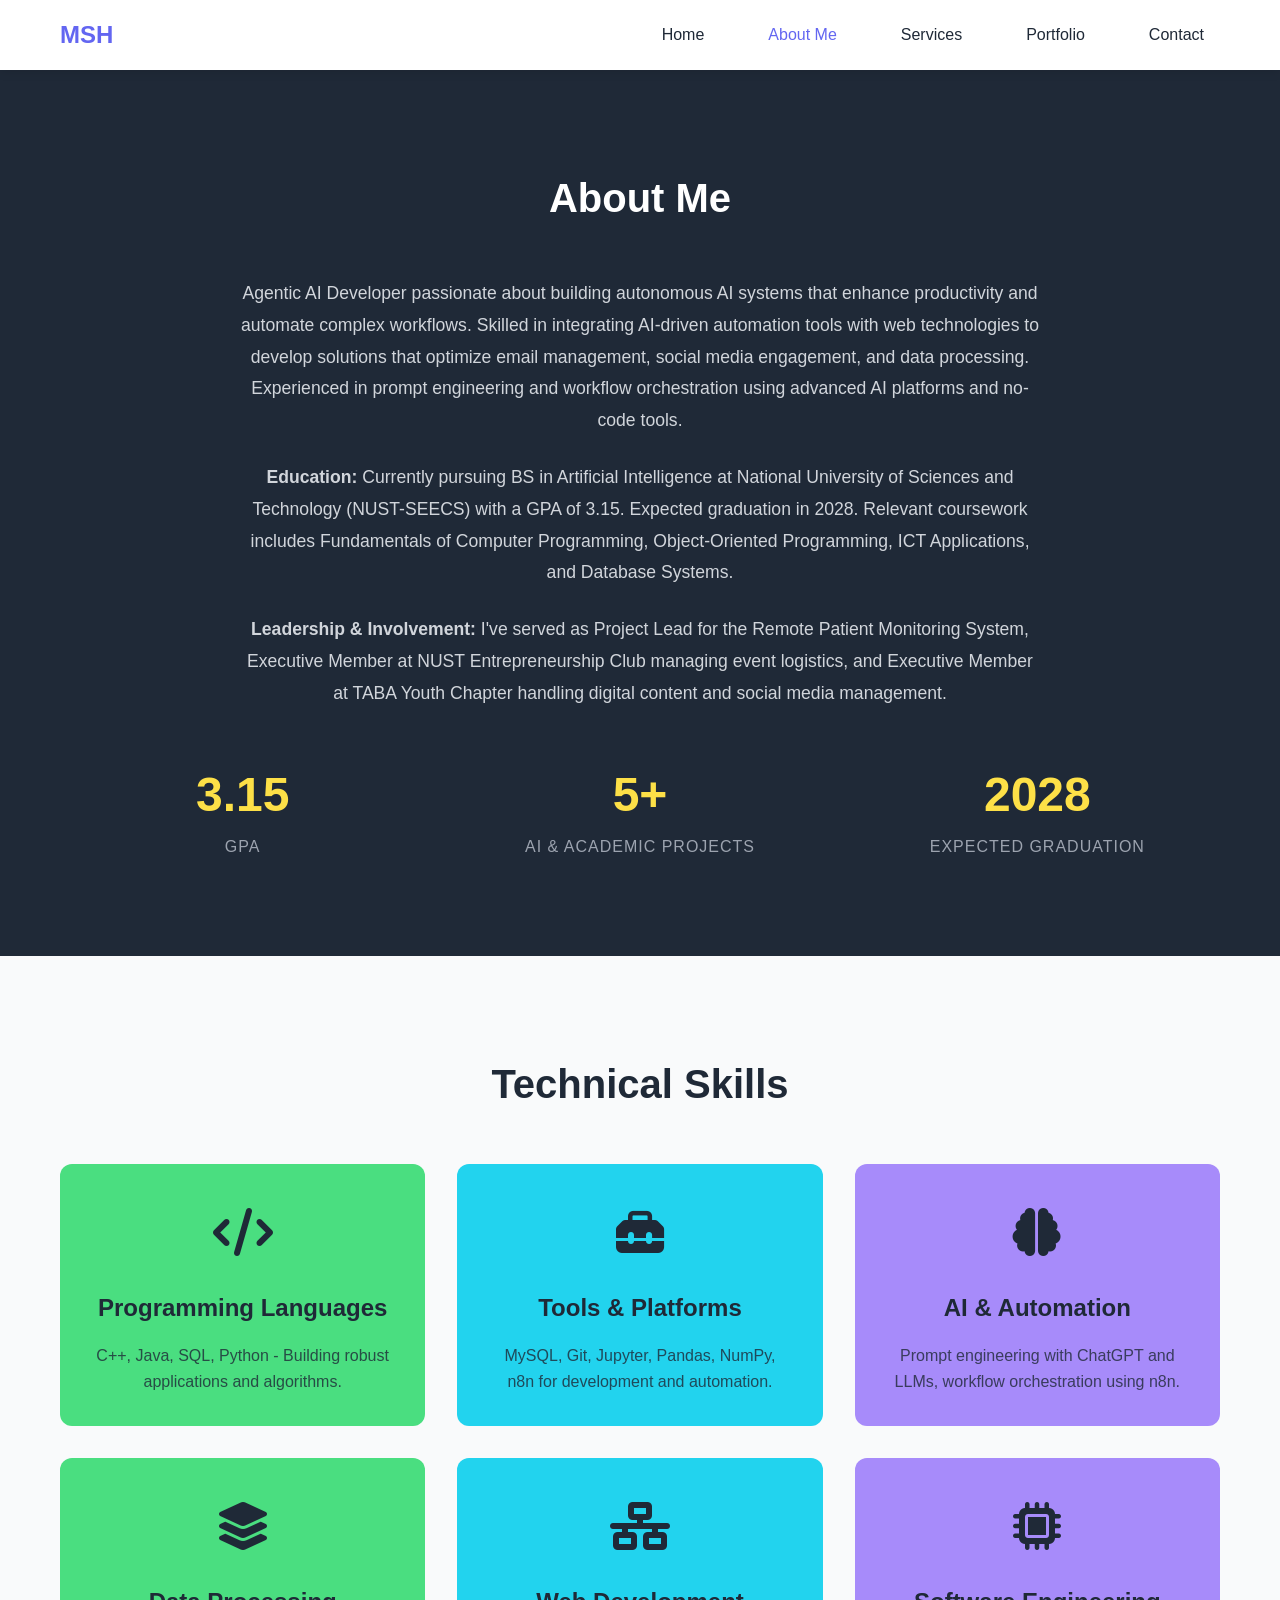
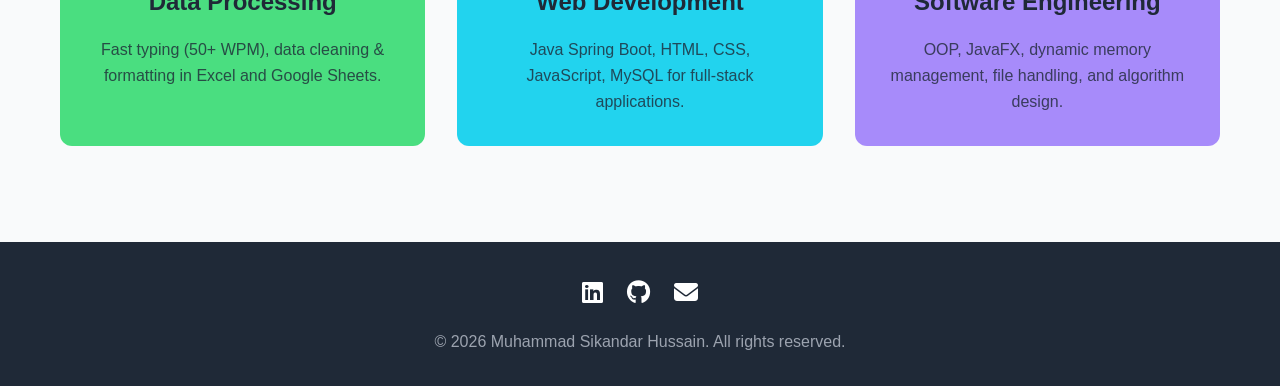
==== about.html @ 5a61de2c "Initialize portfolio website with Lab 3 content" ====
<!DOCTYPE html>
<html lang="en">
<head>
    <meta charset="UTF-8">
    <meta name="viewport" content="width=device-width, initial-scale=1.0">
    <title>About Me - Muhammad Sikandar Hussain</title>
    <link rel="stylesheet" href="style.css">
    <link rel="stylesheet" href="https://cdnjs.cloudflare.com/ajax/libs/font-awesome/6.4.0/css/all.min.css">
</head>
<body>
    <!-- Navigation -->
    <nav>
        <div class="container">
            <a href="index.html" class="logo">MSH</a>
            <ul class="navigation">
                <li><a href="index.html">Home</a></li>
                <li class="active"><a href="about.html">About Me</a></li>
                <li><a href="services.html">Services</a></li>
                <li><a href="projects.html">Portfolio</a></li>
                <li><a href="contact.html">Contact</a></li>
            </ul>
        </div>
    </nav>

    <!-- About Section -->
    <section class="about-section">
        <div class="container">
            <h2 class="section-title">About Me</h2>
            <div class="about-content">
                <p>Agentic AI Developer passionate about building autonomous AI systems that enhance productivity and automate complex workflows. Skilled in integrating AI-driven automation tools with web technologies to develop solutions that optimize email management, social media engagement, and data processing. Experienced in prompt engineering and workflow orchestration using advanced AI platforms and no-code tools.</p>
                <br>
                <p><strong>Education:</strong> Currently pursuing BS in Artificial Intelligence at National University of Sciences and Technology (NUST-SEECS) with a GPA of 3.15. Expected graduation in 2028. Relevant coursework includes Fundamentals of Computer Programming, Object-Oriented Programming, ICT Applications, and Database Systems.</p>
                <br>
                <p><strong>Leadership & Involvement:</strong> I've served as Project Lead for the Remote Patient Monitoring System, Executive Member at NUST Entrepreneurship Club managing event logistics, and Executive Member at TABA Youth Chapter handling digital content and social media management.</p>
            </div>
            
            <div class="stats">
                <div class="stat-item">
                    <span class="stat-number">3.15</span>
                    <span class="stat-label">GPA</span>
                </div>
                <div class="stat-item">
                    <span class="stat-number">5+</span>
                    <span class="stat-label">AI & Academic Projects</span>
                </div>
                <div class="stat-item">
                    <span class="stat-number">2028</span>
                    <span class="stat-label">Expected Graduation</span>
                </div>
            </div>
        </div>
    </section>

    <!-- Skills Section -->
    <section class="services-section">
        <div class="container">
            <h2 class="section-title">Technical Skills</h2>
            <div class="services-grid">
                <div class="service-card green">
                    <div class="service-icon"><i class="fas fa-code"></i></div>
                    <h3>Programming Languages</h3>
                    <p>C++, Java, SQL, Python - Building robust applications and algorithms.</p>
                </div>
                <div class="service-card cyan">
                    <div class="service-icon"><i class="fas fa-toolbox"></i></div>
                    <h3>Tools & Platforms</h3>
                    <p>MySQL, Git, Jupyter, Pandas, NumPy, n8n for development and automation.</p>
                </div>
                <div class="service-card purple">
                    <div class="service-icon"><i class="fas fa-brain"></i></div>
                    <h3>AI & Automation</h3>
                    <p>Prompt engineering with ChatGPT and LLMs, workflow orchestration using n8n.</p>
                </div>
                <div class="service-card green">
                    <div class="service-icon"><i class="fas fa-layer-group"></i></div>
                    <h3>Data Processing</h3>
                    <p>Fast typing (50+ WPM), data cleaning & formatting in Excel and Google Sheets.</p>
                </div>
                <div class="service-card cyan">
                    <div class="service-icon"><i class="fas fa-network-wired"></i></div>
                    <h3>Web Development</h3>
                    <p>Java Spring Boot, HTML, CSS, JavaScript, MySQL for full-stack applications.</p>
                </div>
                <div class="service-card purple">
                    <div class="service-icon"><i class="fas fa-microchip"></i></div>
                    <h3>Software Engineering</h3>
                    <p>OOP, JavaFX, dynamic memory management, file handling, and algorithm design.</p>
                </div>
            </div>
        </div>
    </section>

    <!-- Footer -->
    <footer>
        <div class="container">
            <div class="social-links">
                <a href="https://www.linkedin.com/in/muhammad-sikandar-hussain" target="_blank" title="LinkedIn"><i class="fab fa-linkedin"></i></a>
                <a href="https://github.com/SikandarHussain6858" target="_blank" title="GitHub"><i class="fab fa-github"></i></a>
                <a href="mailto:sikandarhussain6858358@gmail.com" title="Email"><i class="fas fa-envelope"></i></a>
            </div>
            <p>&copy; 2026 Muhammad Sikandar Hussain. All rights reserved.</p>
        </div>
    </footer>
</body>
</html>
---- style.css ----
* {
    margin: 0;
    padding: 0;
    box-sizing: border-box;
}

:root {
    --primary-color: #6366f1;
    --secondary-color: #8b5cf6;
    --accent-green: #4ade80;
    --accent-cyan: #22d3ee;
    --accent-purple: #a78bfa;
    --text-dark: #1f2937;
    --text-light: #6b7280;
    --bg-light: #f9fafb;
    --bg-white: #ffffff;
}

body {
    font-family: 'Segoe UI', Tahoma, Geneva, Verdana, sans-serif;
    line-height: 1.6;
    color: var(--text-dark);
    background-color: var(--bg-white);
}

.container {
    max-width: 1200px;
    margin: 0 auto;
    padding: 0 20px;
}

/* Navigation */
nav {
    background-color: var(--bg-white);
    box-shadow: 0 2px 10px rgba(0, 0, 0, 0.1);
    position: sticky;
    top: 0;
    z-index: 1000;
    padding: 1rem 0;
}

nav .container {
    display: flex;
    justify-content: space-between;
    align-items: center;
}

.logo {
    font-size: 1.5rem;
    font-weight: bold;
    color: var(--primary-color);
    text-decoration: none;
}

.navigation {
    display: flex;
    list-style: none;
    gap: 2rem;
}

.navigation a {
    text-decoration: none;
    color: var(--text-dark);
    font-weight: 500;
    transition: color 0.3s;
    padding: 0.5rem 1rem;
}

.navigation a:hover,
.navigation .active a {
    color: var(--primary-color);
}

/* Hero Section */
.hero {
    min-height: 90vh;
    display: flex;
    align-items: center;
    padding: 4rem 0;
    background: linear-gradient(135deg, #f9fafb 0%, #fff 100%);
    position: relative;
    overflow: hidden;
}

.hero-content {
    display: grid;
    grid-template-columns: 1fr 1fr;
    gap: 4rem;
    align-items: center;
}

.hero-text h3 {
    font-size: 1.5rem;
    color: var(--text-light);
    margin-bottom: 1rem;
}

.hero-text h1 {
    font-size: 3.5rem;
    margin-bottom: 1rem;
    line-height: 1.2;
}

.hero-text .name {
    color: var(--primary-color);
}

.hero-text p {
    font-size: 1.1rem;
    color: var(--text-light);
    margin-bottom: 2rem;
    max-width: 500px;
}

.hero-buttons {
    display: flex;
    gap: 1rem;
}

.btn {
    padding: 1rem 2rem;
    border-radius: 8px;
    text-decoration: none;
    font-weight: 600;
    transition: transform 0.3s, box-shadow 0.3s;
    display: inline-block;
}

.btn-primary {
    background-color: var(--primary-color);
    color: white;
}

.btn-primary:hover {
    transform: translateY(-2px);
    box-shadow: 0 10px 20px rgba(99, 102, 241, 0.3);
}

.btn-secondary {
    background-color: white;
    color: var(--text-dark);
    border: 2px solid var(--text-dark);
}

.btn-secondary:hover {
    background-color: var(--text-dark);
    color: white;
    transform: translateY(-2px);
}

.hero-image {
    position: relative;
    display: flex;
    justify-content: center;
    align-items: center;
}

.profile-img {
    width: 400px;
    height: 400px;
    border-radius: 50%;
    object-fit: cover;
    box-shadow: 0 20px 60px rgba(0, 0, 0, 0.2);
    position: relative;
    z-index: 2;
}

.shape {
    position: absolute;
    border-radius: 50%;
    z-index: 1;
}

.shape-1 {
    width: 300px;
    height: 300px;
    background-color: #fde047;
    top: -50px;
    right: -50px;
}

.shape-2 {
    width: 100px;
    height: 100px;
    background-color: var(--accent-green);
    bottom: 50px;
    left: -30px;
}

.shape-3 {
    width: 80px;
    height: 80px;
    background-color: #f472b6;
    top: 100px;
    left: -40px;
}

/* About Section */
.about-section {
    padding: 6rem 0;
    background-color: var(--text-dark);
    color: white;
}

.section-title {
    text-align: center;
    font-size: 2.5rem;
    margin-bottom: 3rem;
}

.about-content {
    text-align: center;
    max-width: 800px;
    margin: 0 auto 3rem;
}

.about-content p {
    font-size: 1.1rem;
    line-height: 1.8;
    color: #d1d5db;
}

.stats {
    display: grid;
    grid-template-columns: repeat(auto-fit, minmax(200px, 1fr));
    gap: 2rem;
    margin-top: 3rem;
}

.stat-item {
    text-align: center;
}

.stat-number {
    font-size: 3rem;
    font-weight: bold;
    color: #fde047;
    display: block;
}

.stat-label {
    font-size: 1rem;
    color: #9ca3af;
    text-transform: uppercase;
    letter-spacing: 1px;
}

/* Services Section */
.services-section {
    padding: 6rem 0;
    background-color: var(--bg-light);
}

.services-grid {
    display: grid;
    grid-template-columns: repeat(auto-fit, minmax(300px, 1fr));
    gap: 2rem;
    margin-top: 3rem;
}

.service-card {
    padding: 2rem;
    border-radius: 12px;
    transition: transform 0.3s, box-shadow 0.3s;
    text-align: center;
}

.service-card:hover {
    transform: translateY(-10px);
    box-shadow: 0 20px 40px rgba(0, 0, 0, 0.1);
}

.service-card.green {
    background-color: var(--accent-green);
}

.service-card.cyan {
    background-color: var(--accent-cyan);
}

.service-card.purple {
    background-color: var(--accent-purple);
}

.service-icon {
    font-size: 3rem;
    margin-bottom: 1rem;
}

.service-card h3 {
    font-size: 1.5rem;
    margin-bottom: 1rem;
    color: var(--text-dark);
}

.service-card p {
    color: var(--text-dark);
    opacity: 0.8;
}

/* Projects Section */
.projects-section {
    padding: 6rem 0;
}

.projects-grid {
    display: grid;
    grid-template-columns: repeat(auto-fit, minmax(350px, 1fr));
    gap: 2rem;
    margin-top: 3rem;
}

.project-card {
    background-color: white;
    border-radius: 12px;
    overflow: hidden;
    box-shadow: 0 5px 15px rgba(0, 0, 0, 0.1);
    transition: transform 0.3s, box-shadow 0.3s;
}

.project-card:hover {
    transform: translateY(-5px);
    box-shadow: 0 15px 30px rgba(0, 0, 0, 0.15);
}

.project-image {
    width: 100%;
    height: 250px;
    object-fit: cover;
}

.project-info {
    padding: 1.5rem;
}

.project-info h3 {
    font-size: 1.5rem;
    margin-bottom: 0.5rem;
}

.project-info p {
    color: var(--text-light);
    margin-bottom: 1rem;
}

.project-tags {
    display: flex;
    flex-wrap: wrap;
    gap: 0.5rem;
}

.tag {
    padding: 0.3rem 0.8rem;
    background-color: var(--bg-light);
    border-radius: 20px;
    font-size: 0.85rem;
    color: var(--text-dark);
}

/* Contact Section */
.contact-section {
    padding: 6rem 0;
    background-color: var(--bg-light);
}

.contact-content {
    max-width: 600px;
    margin: 0 auto;
}

.contact-form {
    background-color: white;
    padding: 2rem;
    border-radius: 12px;
    box-shadow: 0 5px 15px rgba(0, 0, 0, 0.1);
}

.form-group {
    margin-bottom: 1.5rem;
}

.form-group label {
    display: block;
    margin-bottom: 0.5rem;
    font-weight: 600;
    color: var(--text-dark);
}

.form-group input,
.form-group textarea {
    width: 100%;
    padding: 0.8rem;
    border: 2px solid #e5e7eb;
    border-radius: 8px;
    font-family: inherit;
    font-size: 1rem;
    transition: border-color 0.3s;
}

.form-group input:focus,
.form-group textarea:focus {
    outline: none;
    border-color: var(--primary-color);
}

.form-group textarea {
    resize: vertical;
    min-height: 120px;
}

.contact-info {
    margin-top: 2rem;
    text-align: center;
}

.contact-item {
    margin-bottom: 1rem;
}

.contact-item i {
    color: var(--primary-color);
    margin-right: 0.5rem;
}

/* Footer */
footer {
    background-color: var(--text-dark);
    color: white;
    padding: 2rem 0;
    text-align: center;
}

.social-links {
    display: flex;
    justify-content: center;
    gap: 1.5rem;
    margin-bottom: 1rem;
}

.social-links a {
    color: white;
    font-size: 1.5rem;
    transition: color 0.3s;
}

.social-links a:hover {
    color: var(--primary-color);
}

footer p {
    color: #9ca3af;
}

/* Responsive */
@media (max-width: 768px) {
    .hero-content {
        grid-template-columns: 1fr;
        text-align: center;
    }

    .hero-text h1 {
        font-size: 2.5rem;
    }

    .hero-image {
        order: -1;
    }

    .profile-img {
        width: 300px;
        height: 300px;
    }

    .navigation {
        gap: 1rem;
    }

    .stats {
        grid-template-columns: 1fr;
    }

    .services-grid,
    .projects-grid {
        grid-template-columns: 1fr;
    }
}
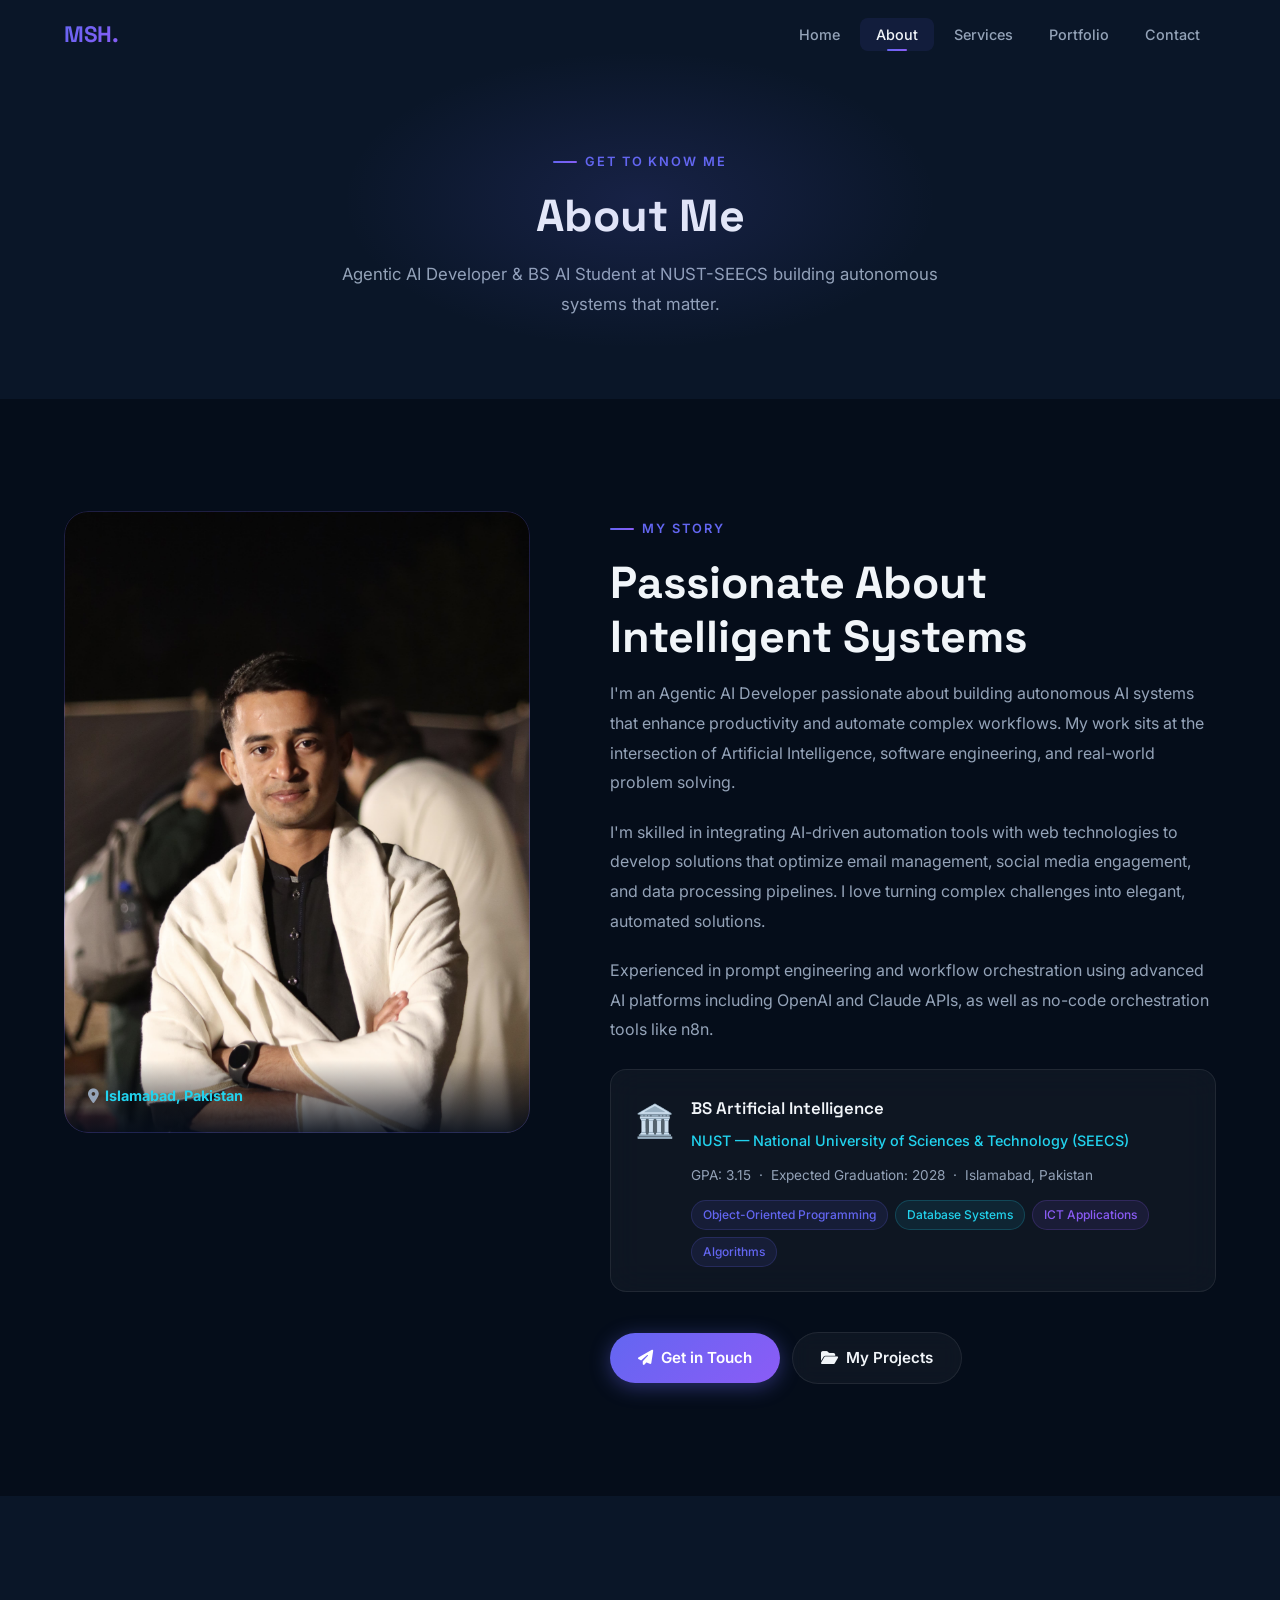
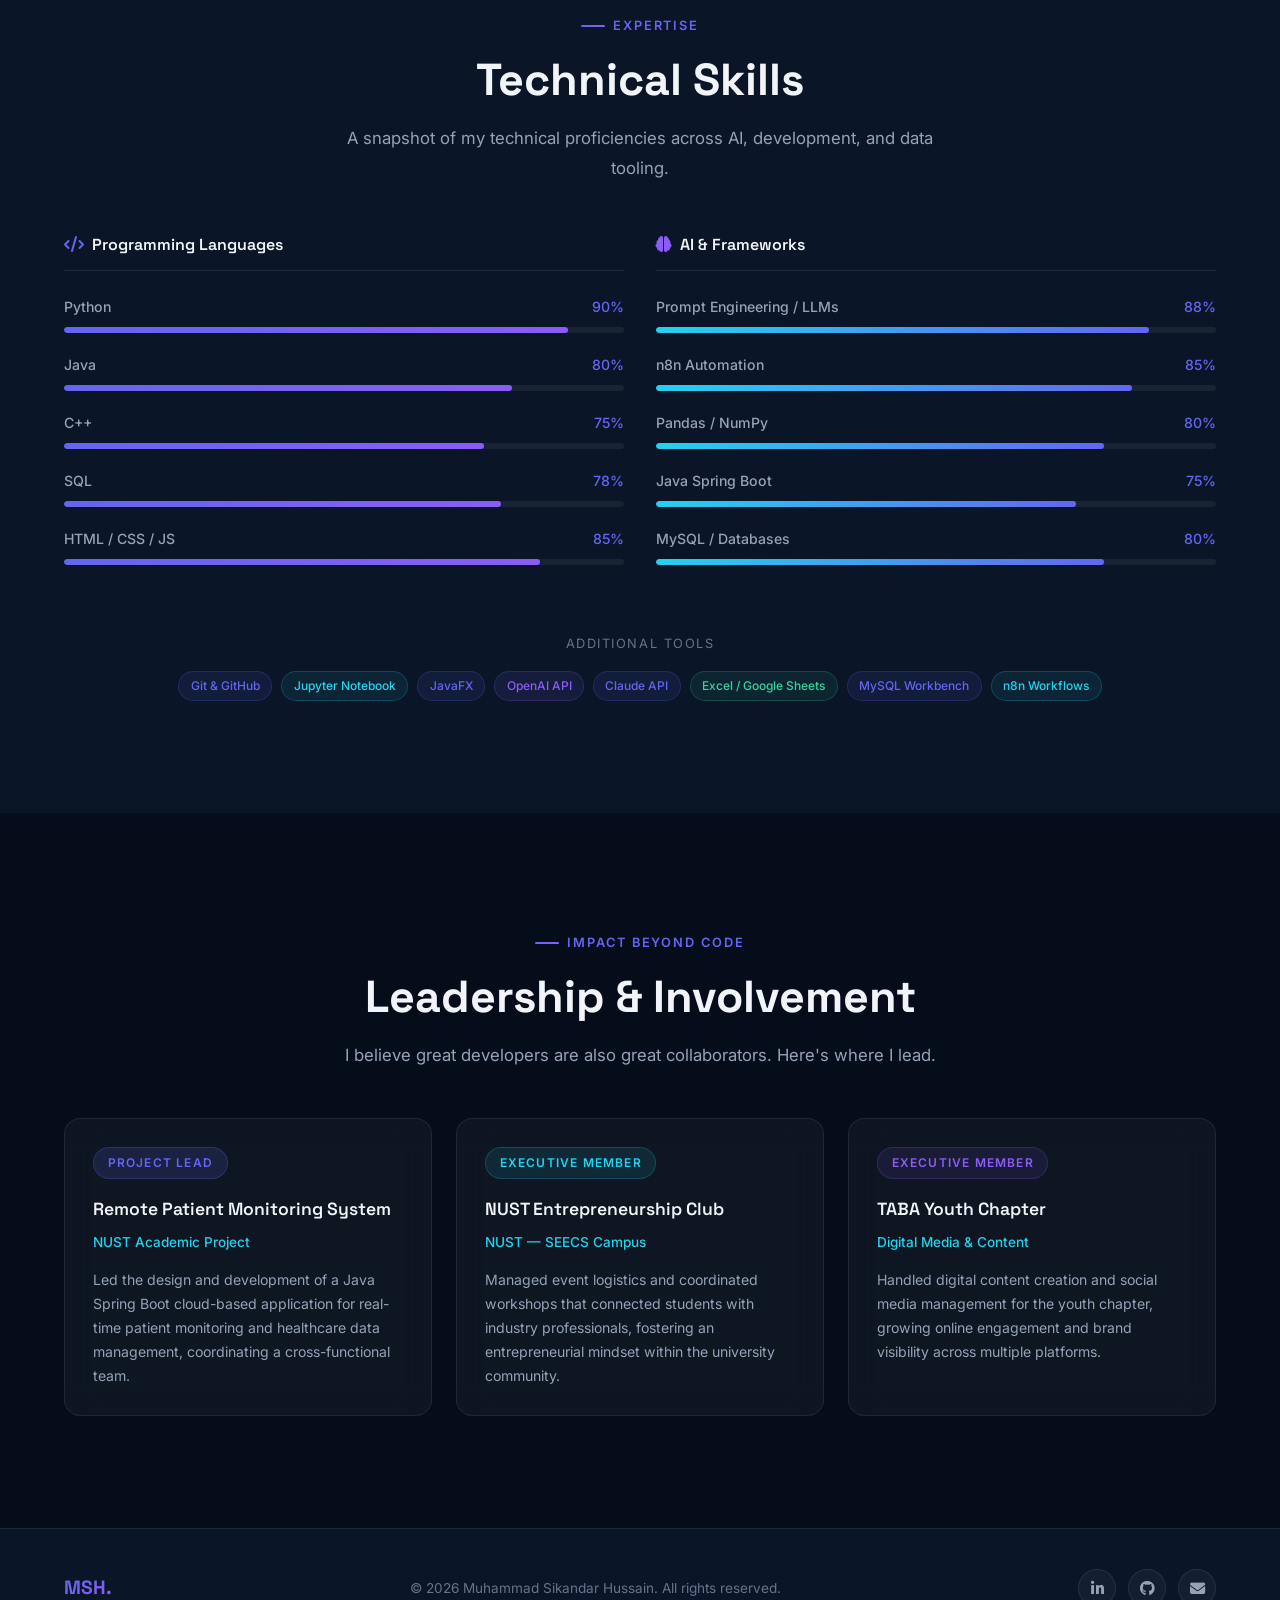
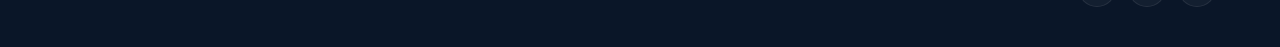
==== commit d54e8508: "updated my porfolio website" ====
--- a/about.html
+++ b/about.html
@@ -1,105 +1,324 @@
 <!DOCTYPE html>
 <html lang="en">
 <head>
-    <meta charset="UTF-8">
-    <meta name="viewport" content="width=device-width, initial-scale=1.0">
-    <title>About Me - Muhammad Sikandar Hussain</title>
-    <link rel="stylesheet" href="style.css">
-    <link rel="stylesheet" href="https://cdnjs.cloudflare.com/ajax/libs/font-awesome/6.4.0/css/all.min.css">
+  <meta charset="UTF-8">
+  <meta name="viewport" content="width=device-width, initial-scale=1.0">
+  <meta name="description" content="About Muhammad Sikandar Hussain — Agentic AI Developer at NUST. Skills, education, and leadership experience.">
+  <title>About — Muhammad Sikandar Hussain</title>
+  <link rel="stylesheet" href="style.css">
+  <link rel="stylesheet" href="https://cdnjs.cloudflare.com/ajax/libs/font-awesome/6.4.0/css/all.min.css">
 </head>
 <body>
-    <!-- Navigation -->
-    <nav>
-        <div class="container">
-            <a href="index.html" class="logo">MSH</a>
-            <ul class="navigation">
-                <li><a href="index.html">Home</a></li>
-                <li class="active"><a href="about.html">About Me</a></li>
-                <li><a href="services.html">Services</a></li>
-                <li><a href="projects.html">Portfolio</a></li>
-                <li><a href="contact.html">Contact</a></li>
-            </ul>
-        </div>
-    </nav>
-
-    <!-- About Section -->
-    <section class="about-section">
-        <div class="container">
-            <h2 class="section-title">About Me</h2>
-            <div class="about-content">
-                <p>Agentic AI Developer passionate about building autonomous AI systems that enhance productivity and automate complex workflows. Skilled in integrating AI-driven automation tools with web technologies to develop solutions that optimize email management, social media engagement, and data processing. Experienced in prompt engineering and workflow orchestration using advanced AI platforms and no-code tools.</p>
-                <br>
-                <p><strong>Education:</strong> Currently pursuing BS in Artificial Intelligence at National University of Sciences and Technology (NUST-SEECS) with a GPA of 3.15. Expected graduation in 2028. Relevant coursework includes Fundamentals of Computer Programming, Object-Oriented Programming, ICT Applications, and Database Systems.</p>
-                <br>
-                <p><strong>Leadership & Involvement:</strong> I've served as Project Lead for the Remote Patient Monitoring System, Executive Member at NUST Entrepreneurship Club managing event logistics, and Executive Member at TABA Youth Chapter handling digital content and social media management.</p>
-            </div>
-            
-            <div class="stats">
-                <div class="stat-item">
-                    <span class="stat-number">3.15</span>
-                    <span class="stat-label">GPA</span>
+
+  <!-- ======= NAVIGATION ======= -->
+  <nav id="navbar" class="scrolled">
+    <div class="container">
+      <a href="index.html" class="logo">MSH<span style="color:var(--accent-cyan)">.</span></a>
+      <ul class="navigation" id="nav-menu">
+        <li><a href="index.html">Home</a></li>
+        <li class="active"><a href="about.html">About</a></li>
+        <li><a href="services.html">Services</a></li>
+        <li><a href="projects.html">Portfolio</a></li>
+        <li><a href="contact.html">Contact</a></li>
+      </ul>
+      <button class="hamburger" id="hamburger" aria-label="Toggle menu">
+        <span></span><span></span><span></span>
+      </button>
+    </div>
+  </nav>
+
+  <!-- ======= PAGE HERO ======= -->
+  <section class="page-hero">
+    <div class="container">
+      <span class="section-label">Get to Know Me</span>
+      <h1 class="section-title">About Me</h1>
+      <p class="section-subtitle">Agentic AI Developer &amp; BS AI Student at NUST-SEECS building autonomous systems that matter.</p>
+    </div>
+  </section>
+
+  <!-- ======= ABOUT MAIN ======= -->
+  <section class="about-main">
+    <div class="container">
+      <div class="about-layout">
+
+        <!-- Photo Column -->
+        <div class="about-photo-col reveal">
+          <div class="about-photo-wrap">
+            <img src="IMG-20241215-WA0146.jpg" alt="Muhammad Sikandar Hussain">
+            <div class="about-photo-overlay">
+              <p><i class="fas fa-map-marker-alt"></i> <strong>Islamabad, Pakistan</strong></p>
+            </div>
+          </div>
+        </div>
+
+        <!-- Text Column -->
+        <div class="about-text-col">
+          <span class="section-label reveal">My Story</span>
+          <h2 class="section-title reveal">Passionate About<br>Intelligent Systems</h2>
+
+          <div class="reveal reveal-delay-1">
+            <p>I'm an Agentic AI Developer passionate about building autonomous AI systems that enhance productivity and automate complex workflows. My work sits at the intersection of Artificial Intelligence, software engineering, and real-world problem solving.</p>
+            <p>I'm skilled in integrating AI-driven automation tools with web technologies to develop solutions that optimize email management, social media engagement, and data processing pipelines. I love turning complex challenges into elegant, automated solutions.</p>
+            <p>Experienced in prompt engineering and workflow orchestration using advanced AI platforms including OpenAI and Claude APIs, as well as no-code orchestration tools like n8n.</p>
+          </div>
+
+          <!-- Education Card -->
+          <div class="glass-card reveal reveal-delay-2" style="padding:1.5rem; margin-top:1.5rem;">
+            <div style="display:flex; align-items:flex-start; gap:1rem;">
+              <div style="font-size:2rem; flex-shrink:0;">🏛️</div>
+              <div>
+                <h3 style="font-family:var(--font-heading); font-size:1.05rem; font-weight:600; color:var(--text-primary); margin-bottom:0.35rem;">BS Artificial Intelligence</h3>
+                <p style="color:var(--accent-cyan); font-size:0.9rem; font-weight:500; margin-bottom:0.5rem;">NUST — National University of Sciences &amp; Technology (SEECS)</p>
+                <p style="color:var(--text-secondary); font-size:0.85rem; margin-bottom:0.75rem;">GPA: 3.15 &nbsp;·&nbsp; Expected Graduation: 2028 &nbsp;·&nbsp; Islamabad, Pakistan</p>
+                <div style="display:flex; flex-wrap:wrap; gap:0.4rem;">
+                  <span class="tag">Object-Oriented Programming</span>
+                  <span class="tag cyan">Database Systems</span>
+                  <span class="tag violet">ICT Applications</span>
+                  <span class="tag">Algorithms</span>
                 </div>
-                <div class="stat-item">
-                    <span class="stat-number">5+</span>
-                    <span class="stat-label">AI & Academic Projects</span>
-                </div>
-                <div class="stat-item">
-                    <span class="stat-number">2028</span>
-                    <span class="stat-label">Expected Graduation</span>
-                </div>
-            </div>
-        </div>
-    </section>
-
-    <!-- Skills Section -->
-    <section class="services-section">
-        <div class="container">
-            <h2 class="section-title">Technical Skills</h2>
-            <div class="services-grid">
-                <div class="service-card green">
-                    <div class="service-icon"><i class="fas fa-code"></i></div>
-                    <h3>Programming Languages</h3>
-                    <p>C++, Java, SQL, Python - Building robust applications and algorithms.</p>
-                </div>
-                <div class="service-card cyan">
-                    <div class="service-icon"><i class="fas fa-toolbox"></i></div>
-                    <h3>Tools & Platforms</h3>
-                    <p>MySQL, Git, Jupyter, Pandas, NumPy, n8n for development and automation.</p>
-                </div>
-                <div class="service-card purple">
-                    <div class="service-icon"><i class="fas fa-brain"></i></div>
-                    <h3>AI & Automation</h3>
-                    <p>Prompt engineering with ChatGPT and LLMs, workflow orchestration using n8n.</p>
-                </div>
-                <div class="service-card green">
-                    <div class="service-icon"><i class="fas fa-layer-group"></i></div>
-                    <h3>Data Processing</h3>
-                    <p>Fast typing (50+ WPM), data cleaning & formatting in Excel and Google Sheets.</p>
-                </div>
-                <div class="service-card cyan">
-                    <div class="service-icon"><i class="fas fa-network-wired"></i></div>
-                    <h3>Web Development</h3>
-                    <p>Java Spring Boot, HTML, CSS, JavaScript, MySQL for full-stack applications.</p>
-                </div>
-                <div class="service-card purple">
-                    <div class="service-icon"><i class="fas fa-microchip"></i></div>
-                    <h3>Software Engineering</h3>
-                    <p>OOP, JavaFX, dynamic memory management, file handling, and algorithm design.</p>
-                </div>
-            </div>
-        </div>
-    </section>
-
-    <!-- Footer -->
-    <footer>
-        <div class="container">
-            <div class="social-links">
-                <a href="https://www.linkedin.com/in/muhammad-sikandar-hussain" target="_blank" title="LinkedIn"><i class="fab fa-linkedin"></i></a>
-                <a href="https://github.com/SikandarHussain6858" target="_blank" title="GitHub"><i class="fab fa-github"></i></a>
-                <a href="mailto:sikandarhussain6858358@gmail.com" title="Email"><i class="fas fa-envelope"></i></a>
-            </div>
-            <p>&copy; 2026 Muhammad Sikandar Hussain. All rights reserved.</p>
-        </div>
-    </footer>
+              </div>
+            </div>
+          </div>
+
+          <div style="margin-top:2rem;" class="reveal reveal-delay-3">
+            <a href="contact.html" id="about-contact-btn" class="btn btn-primary">
+              <i class="fas fa-paper-plane"></i> Get in Touch
+            </a>
+            &nbsp;
+            <a href="projects.html" id="about-projects-btn" class="btn btn-ghost" style="margin-top:0.5rem">
+              <i class="fas fa-folder-open"></i> My Projects
+            </a>
+          </div>
+        </div>
+
+      </div>
+    </div>
+  </section>
+
+  <!-- ======= SKILLS ======= -->
+  <section class="skills-section">
+    <div class="container">
+      <div style="text-align:center;" class="reveal">
+        <span class="section-label" style="justify-content:center">Expertise</span>
+        <h2 class="section-title">Technical Skills</h2>
+        <p class="section-subtitle">A snapshot of my technical proficiencies across AI, development, and data tooling.</p>
+      </div>
+
+      <div class="skills-grid">
+
+        <!-- Programming Languages -->
+        <div class="skill-category reveal reveal-delay-1">
+          <h3><i class="fas fa-code" style="color:var(--accent-indigo); margin-right:8px;"></i>Programming Languages</h3>
+
+          <div class="skill-item">
+            <div class="skill-header">
+              <span>Python</span>
+              <span class="skill-pct">90%</span>
+            </div>
+            <div class="skill-bar-track">
+              <div class="skill-bar-fill" data-width="90"></div>
+            </div>
+          </div>
+
+          <div class="skill-item">
+            <div class="skill-header">
+              <span>Java</span>
+              <span class="skill-pct">80%</span>
+            </div>
+            <div class="skill-bar-track">
+              <div class="skill-bar-fill" data-width="80"></div>
+            </div>
+          </div>
+
+          <div class="skill-item">
+            <div class="skill-header">
+              <span>C++</span>
+              <span class="skill-pct">75%</span>
+            </div>
+            <div class="skill-bar-track">
+              <div class="skill-bar-fill" data-width="75"></div>
+            </div>
+          </div>
+
+          <div class="skill-item">
+            <div class="skill-header">
+              <span>SQL</span>
+              <span class="skill-pct">78%</span>
+            </div>
+            <div class="skill-bar-track">
+              <div class="skill-bar-fill" data-width="78"></div>
+            </div>
+          </div>
+
+          <div class="skill-item">
+            <div class="skill-header">
+              <span>HTML / CSS / JS</span>
+              <span class="skill-pct">85%</span>
+            </div>
+            <div class="skill-bar-track">
+              <div class="skill-bar-fill" data-width="85"></div>
+            </div>
+          </div>
+        </div>
+
+        <!-- AI & Tools -->
+        <div class="skill-category reveal reveal-delay-2">
+          <h3><i class="fas fa-brain" style="color:var(--accent-violet); margin-right:8px;"></i>AI &amp; Frameworks</h3>
+
+          <div class="skill-item">
+            <div class="skill-header">
+              <span>Prompt Engineering / LLMs</span>
+              <span class="skill-pct">88%</span>
+            </div>
+            <div class="skill-bar-track">
+              <div class="skill-bar-fill cyan-fill" data-width="88"></div>
+            </div>
+          </div>
+
+          <div class="skill-item">
+            <div class="skill-header">
+              <span>n8n Automation</span>
+              <span class="skill-pct">85%</span>
+            </div>
+            <div class="skill-bar-track">
+              <div class="skill-bar-fill cyan-fill" data-width="85"></div>
+            </div>
+          </div>
+
+          <div class="skill-item">
+            <div class="skill-header">
+              <span>Pandas / NumPy</span>
+              <span class="skill-pct">80%</span>
+            </div>
+            <div class="skill-bar-track">
+              <div class="skill-bar-fill cyan-fill" data-width="80"></div>
+            </div>
+          </div>
+
+          <div class="skill-item">
+            <div class="skill-header">
+              <span>Java Spring Boot</span>
+              <span class="skill-pct">75%</span>
+            </div>
+            <div class="skill-bar-track">
+              <div class="skill-bar-fill cyan-fill" data-width="75"></div>
+            </div>
+          </div>
+
+          <div class="skill-item">
+            <div class="skill-header">
+              <span>MySQL / Databases</span>
+              <span class="skill-pct">80%</span>
+            </div>
+            <div class="skill-bar-track">
+              <div class="skill-bar-fill cyan-fill" data-width="80"></div>
+            </div>
+          </div>
+        </div>
+
+      </div>
+
+      <!-- Tech tag cloud -->
+      <div style="margin-top:3rem; text-align:center;" class="reveal">
+        <p style="color:var(--text-muted); font-size:0.8rem; text-transform:uppercase; letter-spacing:0.12em; margin-bottom:1rem;">Additional Tools</p>
+        <div style="display:flex; flex-wrap:wrap; gap:0.6rem; justify-content:center;">
+          <span class="tag">Git &amp; GitHub</span>
+          <span class="tag cyan">Jupyter Notebook</span>
+          <span class="tag">JavaFX</span>
+          <span class="tag violet">OpenAI API</span>
+          <span class="tag">Claude API</span>
+          <span class="tag green">Excel / Google Sheets</span>
+          <span class="tag">MySQL Workbench</span>
+          <span class="tag cyan">n8n Workflows</span>
+        </div>
+      </div>
+    </div>
+  </section>
+
+  <!-- ======= LEADERSHIP ======= -->
+  <section class="leadership-section">
+    <div class="container">
+      <div style="text-align:center;" class="reveal">
+        <span class="section-label" style="justify-content:center">Impact Beyond Code</span>
+        <h2 class="section-title">Leadership &amp; Involvement</h2>
+        <p class="section-subtitle">I believe great developers are also great collaborators. Here's where I lead.</p>
+      </div>
+
+      <div class="leadership-grid">
+        <div class="glass-card leadership-card reveal reveal-delay-1">
+          <span class="role-badge indigo">Project Lead</span>
+          <h3>Remote Patient Monitoring System</h3>
+          <p class="org">NUST Academic Project</p>
+          <p>Led the design and development of a Java Spring Boot cloud-based application for real-time patient monitoring and healthcare data management, coordinating a cross-functional team.</p>
+        </div>
+
+        <div class="glass-card leadership-card reveal reveal-delay-2">
+          <span class="role-badge cyan">Executive Member</span>
+          <h3>NUST Entrepreneurship Club</h3>
+          <p class="org">NUST — SEECS Campus</p>
+          <p>Managed event logistics and coordinated workshops that connected students with industry professionals, fostering an entrepreneurial mindset within the university community.</p>
+        </div>
+
+        <div class="glass-card leadership-card reveal reveal-delay-3">
+          <span class="role-badge violet">Executive Member</span>
+          <h3>TABA Youth Chapter</h3>
+          <p class="org">Digital Media &amp; Content</p>
+          <p>Handled digital content creation and social media management for the youth chapter, growing online engagement and brand visibility across multiple platforms.</p>
+        </div>
+      </div>
+    </div>
+  </section>
+
+  <!-- ======= FOOTER ======= -->
+  <footer>
+    <div class="container">
+      <div class="footer-inner">
+        <a href="index.html" class="footer-logo">MSH<span style="color:var(--accent-cyan)">.</span></a>
+        <p class="footer-copy">&copy; 2026 Muhammad Sikandar Hussain. All rights reserved.</p>
+        <div class="social-links">
+          <a href="https://www.linkedin.com/in/muhammad-sikandar-hussain-0840632b0" target="_blank" title="LinkedIn"><i class="fab fa-linkedin-in"></i></a>
+          <a href="https://github.com/SikandarHussain6858" target="_blank" title="GitHub"><i class="fab fa-github"></i></a>
+          <a href="mailto:sikandarhussain6858358@gmail.com" title="Email"><i class="fas fa-envelope"></i></a>
+        </div>
+      </div>
+    </div>
+  </footer>
+
+  <script>
+    // Navbar scroll
+    const navbar = document.getElementById('navbar');
+    window.addEventListener('scroll', () => navbar.classList.toggle('scrolled', window.scrollY > 20));
+
+    // Hamburger
+    const hamburger = document.getElementById('hamburger');
+    const navMenu   = document.getElementById('nav-menu');
+    hamburger.addEventListener('click', () => {
+      hamburger.classList.toggle('open');
+      navMenu.classList.toggle('open');
+    });
+    navMenu.querySelectorAll('a').forEach(l => l.addEventListener('click', () => {
+      hamburger.classList.remove('open'); navMenu.classList.remove('open');
+    }));
+
+    // Scroll reveal
+    const revealObs = new IntersectionObserver((entries) => {
+      entries.forEach(e => { if(e.isIntersecting){ e.target.classList.add('visible'); revealObs.unobserve(e.target); } });
+    }, { threshold: 0.12 });
+    document.querySelectorAll('.reveal').forEach(el => revealObs.observe(el));
+
+    // Skill bars
+    const barObs = new IntersectionObserver((entries) => {
+      entries.forEach(e => {
+        if(e.isIntersecting) {
+          e.target.querySelectorAll('.skill-bar-fill').forEach(bar => {
+            bar.style.width = bar.dataset.width + '%';
+          });
+          barObs.unobserve(e.target);
+        }
+      });
+    }, { threshold: 0.3 });
+    document.querySelectorAll('.skill-category').forEach(el => barObs.observe(el));
+  </script>
+
 </body>
 </html>
--- a/style.css
+++ b/style.css
@@ -1,486 +1,1607 @@
-* {
-    margin: 0;
-    padding: 0;
-    box-sizing: border-box;
-}
-
+/* ================================================================
+   SIKANDAR HUSSAIN — MODERN PORTFOLIO STYLESHEET
+   Dark Theme | Glassmorphism | Micro-animations
+   ================================================================ */
+
+@import url('https://fonts.googleapis.com/css2?family=Inter:wght@300;400;500;600;700;800&family=Space+Grotesk:wght@400;500;600;700&display=swap');
+
+/* ================================================================
+   CSS CUSTOM PROPERTIES
+   ================================================================ */
 :root {
-    --primary-color: #6366f1;
-    --secondary-color: #8b5cf6;
-    --accent-green: #4ade80;
-    --accent-cyan: #22d3ee;
-    --accent-purple: #a78bfa;
-    --text-dark: #1f2937;
-    --text-light: #6b7280;
-    --bg-light: #f9fafb;
-    --bg-white: #ffffff;
+  /* Colors */
+  --bg-primary:    #050d1a;
+  --bg-secondary:  #0a1628;
+  --bg-card:       rgba(255, 255, 255, 0.04);
+  --bg-card-hover: rgba(255, 255, 255, 0.07);
+
+  --accent-indigo: #6366f1;
+  --accent-violet: #8b5cf6;
+  --accent-cyan:   #22d3ee;
+  --accent-green:  #34d399;
+  --accent-pink:   #f472b6;
+
+  --grad-primary:  linear-gradient(135deg, #6366f1, #8b5cf6);
+  --grad-cyan:     linear-gradient(135deg, #22d3ee, #6366f1);
+  --grad-green:    linear-gradient(135deg, #34d399, #22d3ee);
+  --grad-pink:     linear-gradient(135deg, #f472b6, #8b5cf6);
+
+  --text-primary:  #f1f5f9;
+  --text-secondary:#94a3b8;
+  --text-muted:    #64748b;
+
+  --border-glass:  rgba(255, 255, 255, 0.08);
+  --border-glow:   rgba(99, 102, 241, 0.4);
+
+  /* Shadows */
+  --shadow-sm:   0 4px 16px rgba(0,0,0,0.3);
+  --shadow-md:   0 8px 32px rgba(0,0,0,0.4);
+  --shadow-lg:   0 20px 60px rgba(0,0,0,0.5);
+  --glow-indigo: 0 0 40px rgba(99, 102, 241, 0.3);
+  --glow-cyan:   0 0 40px rgba(34, 211, 238, 0.25);
+
+  /* Typography */
+  --font-body:    'Inter', sans-serif;
+  --font-heading: 'Space Grotesk', sans-serif;
+
+  /* Spacing */
+  --section-py: 7rem;
+
+  /* Radius */
+  --radius-sm:  8px;
+  --radius-md:  16px;
+  --radius-lg:  24px;
+  --radius-xl:  32px;
+
+  /* Transitions */
+  --ease-smooth: cubic-bezier(0.4, 0, 0.2, 1);
+}
+
+/* ================================================================
+   RESET & BASE
+   ================================================================ */
+*, *::before, *::after {
+  margin: 0;
+  padding: 0;
+  box-sizing: border-box;
+}
+
+html {
+  scroll-behavior: smooth;
 }
 
 body {
-    font-family: 'Segoe UI', Tahoma, Geneva, Verdana, sans-serif;
-    line-height: 1.6;
-    color: var(--text-dark);
-    background-color: var(--bg-white);
+  font-family: var(--font-body);
+  background-color: var(--bg-primary);
+  color: var(--text-primary);
+  line-height: 1.7;
+  overflow-x: hidden;
 }
 
 .container {
-    max-width: 1200px;
-    margin: 0 auto;
-    padding: 0 20px;
-}
-
-/* Navigation */
+  max-width: 1200px;
+  margin: 0 auto;
+  padding: 0 24px;
+}
+
+img { display: block; max-width: 100%; }
+a { text-decoration: none; }
+ul { list-style: none; }
+
+/* ================================================================
+   SCROLLBAR
+   ================================================================ */
+::-webkit-scrollbar { width: 6px; }
+::-webkit-scrollbar-track { background: var(--bg-primary); }
+::-webkit-scrollbar-thumb { background: var(--accent-indigo); border-radius: 3px; }
+
+/* ================================================================
+   TYPOGRAPHY UTILITIES
+   ================================================================ */
+.gradient-text {
+  background: var(--grad-primary);
+  -webkit-background-clip: text;
+  -webkit-text-fill-color: transparent;
+  background-clip: text;
+}
+
+.section-label {
+  display: inline-flex;
+  align-items: center;
+  gap: 8px;
+  font-size: 0.8rem;
+  font-weight: 600;
+  letter-spacing: 0.15em;
+  text-transform: uppercase;
+  color: var(--accent-indigo);
+  margin-bottom: 1rem;
+}
+
+.section-label::before {
+  content: '';
+  display: block;
+  width: 24px;
+  height: 2px;
+  background: var(--grad-primary);
+  border-radius: 2px;
+}
+
+.section-title {
+  font-family: var(--font-heading);
+  font-size: clamp(2rem, 4vw, 2.8rem);
+  font-weight: 700;
+  line-height: 1.2;
+  color: var(--text-primary);
+  margin-bottom: 1rem;
+}
+
+.section-subtitle {
+  font-size: 1.05rem;
+  color: var(--text-secondary);
+  max-width: 600px;
+  margin: 0 auto;
+  line-height: 1.8;
+}
+
+/* ================================================================
+   NAVIGATION
+   ================================================================ */
 nav {
-    background-color: var(--bg-white);
-    box-shadow: 0 2px 10px rgba(0, 0, 0, 0.1);
-    position: sticky;
-    top: 0;
-    z-index: 1000;
-    padding: 1rem 0;
+  position: fixed;
+  top: 0;
+  left: 0;
+  right: 0;
+  z-index: 1000;
+  padding: 1rem 0;
+  transition: background 0.4s var(--ease-smooth), backdrop-filter 0.4s, box-shadow 0.4s;
+}
+
+nav.scrolled {
+  background: rgba(5, 13, 26, 0.85);
+  backdrop-filter: blur(20px);
+  -webkit-backdrop-filter: blur(20px);
+  box-shadow: 0 1px 0 var(--border-glass), var(--shadow-sm);
 }
 
 nav .container {
-    display: flex;
-    justify-content: space-between;
-    align-items: center;
+  display: flex;
+  align-items: center;
+  justify-content: space-between;
 }
 
 .logo {
-    font-size: 1.5rem;
-    font-weight: bold;
-    color: var(--primary-color);
-    text-decoration: none;
+  font-family: var(--font-heading);
+  font-size: 1.4rem;
+  font-weight: 700;
+  background: var(--grad-primary);
+  -webkit-background-clip: text;
+  -webkit-text-fill-color: transparent;
+  background-clip: text;
+  letter-spacing: -0.02em;
 }
 
 .navigation {
-    display: flex;
-    list-style: none;
-    gap: 2rem;
+  display: flex;
+  align-items: center;
+  gap: 0.25rem;
 }
 
 .navigation a {
-    text-decoration: none;
-    color: var(--text-dark);
-    font-weight: 500;
-    transition: color 0.3s;
-    padding: 0.5rem 1rem;
+  position: relative;
+  padding: 0.5rem 1rem;
+  font-size: 0.9rem;
+  font-weight: 500;
+  color: var(--text-secondary);
+  border-radius: var(--radius-sm);
+  transition: color 0.3s, background 0.3s;
+}
+
+.navigation a::after {
+  content: '';
+  position: absolute;
+  bottom: 0;
+  left: 50%;
+  transform: translateX(-50%) scaleX(0);
+  width: 20px;
+  height: 2px;
+  background: var(--grad-primary);
+  border-radius: 2px;
+  transition: transform 0.3s var(--ease-smooth);
 }
 
 .navigation a:hover,
 .navigation .active a {
-    color: var(--primary-color);
-}
-
-/* Hero Section */
+  color: var(--text-primary);
+  background: rgba(99, 102, 241, 0.1);
+}
+
+.navigation .active a::after,
+.navigation a:hover::after {
+  transform: translateX(-50%) scaleX(1);
+}
+
+/* Hamburger */
+.hamburger {
+  display: none;
+  flex-direction: column;
+  gap: 5px;
+  cursor: pointer;
+  padding: 4px;
+  border: none;
+  background: transparent;
+}
+
+.hamburger span {
+  display: block;
+  width: 24px;
+  height: 2px;
+  background: var(--text-primary);
+  border-radius: 2px;
+  transition: transform 0.3s, opacity 0.3s;
+}
+
+.hamburger.open span:nth-child(1) { transform: translateY(7px) rotate(45deg); }
+.hamburger.open span:nth-child(2) { opacity: 0; }
+.hamburger.open span:nth-child(3) { transform: translateY(-7px) rotate(-45deg); }
+
+/* ================================================================
+   BUTTONS
+   ================================================================ */
+.btn {
+  display: inline-flex;
+  align-items: center;
+  gap: 8px;
+  padding: 0.75rem 1.75rem;
+  font-family: var(--font-body);
+  font-size: 0.95rem;
+  font-weight: 600;
+  border-radius: 50px;
+  border: none;
+  cursor: pointer;
+  transition: transform 0.3s var(--ease-smooth), box-shadow 0.3s;
+  text-decoration: none;
+}
+
+.btn-primary {
+  background: var(--grad-primary);
+  color: #fff;
+  box-shadow: 0 4px 20px rgba(99, 102, 241, 0.4);
+}
+
+.btn-primary:hover {
+  transform: translateY(-3px);
+  box-shadow: 0 8px 32px rgba(99, 102, 241, 0.55);
+}
+
+.btn-ghost {
+  background: var(--bg-card);
+  color: var(--text-primary);
+  border: 1px solid var(--border-glass);
+  backdrop-filter: blur(10px);
+}
+
+.btn-ghost:hover {
+  background: var(--bg-card-hover);
+  border-color: rgba(99, 102, 241, 0.3);
+  transform: translateY(-2px);
+}
+
+/* ================================================================
+   GLASS CARD BASE
+   ================================================================ */
+.glass-card {
+  background: var(--bg-card);
+  backdrop-filter: blur(16px);
+  -webkit-backdrop-filter: blur(16px);
+  border: 1px solid var(--border-glass);
+  border-radius: var(--radius-md);
+  transition: background 0.3s, border-color 0.3s, transform 0.3s var(--ease-smooth), box-shadow 0.3s;
+}
+
+.glass-card:hover {
+  background: var(--bg-card-hover);
+  border-color: rgba(99, 102, 241, 0.25);
+  transform: translateY(-6px);
+  box-shadow: var(--shadow-md), var(--glow-indigo);
+}
+
+/* ================================================================
+   SCROLL REVEAL ANIMATION
+   ================================================================ */
+.reveal {
+  opacity: 0;
+  transform: translateY(30px);
+  transition: opacity 0.7s var(--ease-smooth), transform 0.7s var(--ease-smooth);
+}
+
+.reveal.visible {
+  opacity: 1;
+  transform: translateY(0);
+}
+
+.reveal-delay-1 { transition-delay: 0.1s; }
+.reveal-delay-2 { transition-delay: 0.2s; }
+.reveal-delay-3 { transition-delay: 0.3s; }
+.reveal-delay-4 { transition-delay: 0.4s; }
+
+/* ================================================================
+   HERO SECTION
+   ================================================================ */
 .hero {
-    min-height: 90vh;
-    display: flex;
-    align-items: center;
-    padding: 4rem 0;
-    background: linear-gradient(135deg, #f9fafb 0%, #fff 100%);
-    position: relative;
-    overflow: hidden;
+  position: relative;
+  min-height: 100vh;
+  display: flex;
+  align-items: center;
+  padding: 8rem 0 4rem;
+  overflow: hidden;
+}
+
+/* Animated background orbs */
+.hero-bg {
+  position: absolute;
+  inset: 0;
+  z-index: 0;
+  pointer-events: none;
+}
+
+.orb {
+  position: absolute;
+  border-radius: 50%;
+  filter: blur(80px);
+  opacity: 0.35;
+  animation: orbFloat 8s ease-in-out infinite alternate;
+}
+
+.orb-1 {
+  width: 500px; height: 500px;
+  background: radial-gradient(circle, #6366f1, transparent);
+  top: -100px; left: -100px;
+  animation-duration: 10s;
+}
+
+.orb-2 {
+  width: 400px; height: 400px;
+  background: radial-gradient(circle, #22d3ee, transparent);
+  top: 50%; right: -80px;
+  animation-duration: 8s;
+  animation-delay: -3s;
+}
+
+.orb-3 {
+  width: 300px; height: 300px;
+  background: radial-gradient(circle, #8b5cf6, transparent);
+  bottom: -50px; left: 40%;
+  animation-duration: 12s;
+  animation-delay: -6s;
+}
+
+@keyframes orbFloat {
+  0%   { transform: translate(0, 0) scale(1); }
+  100% { transform: translate(30px, -40px) scale(1.08); }
+}
+
+/* Grid overlay */
+.hero-bg::after {
+  content: '';
+  position: absolute;
+  inset: 0;
+  background-image:
+    linear-gradient(rgba(99, 102, 241, 0.05) 1px, transparent 1px),
+    linear-gradient(90deg, rgba(99, 102, 241, 0.05) 1px, transparent 1px);
+  background-size: 60px 60px;
+  mask-image: radial-gradient(ellipse at center, black 30%, transparent 75%);
+}
+
+.hero .container {
+  position: relative;
+  z-index: 1;
 }
 
 .hero-content {
-    display: grid;
-    grid-template-columns: 1fr 1fr;
-    gap: 4rem;
-    align-items: center;
-}
-
-.hero-text h3 {
-    font-size: 1.5rem;
-    color: var(--text-light);
-    margin-bottom: 1rem;
+  display: grid;
+  grid-template-columns: 1fr 1fr;
+  gap: 4rem;
+  align-items: center;
+}
+
+.hero-text .greeting {
+  display: inline-flex;
+  align-items: center;
+  gap: 8px;
+  font-size: 0.85rem;
+  font-weight: 600;
+  letter-spacing: 0.12em;
+  text-transform: uppercase;
+  color: var(--accent-cyan);
+  margin-bottom: 1.25rem;
+  padding: 0.4rem 1rem;
+  border: 1px solid rgba(34, 211, 238, 0.25);
+  border-radius: 50px;
+  background: rgba(34, 211, 238, 0.07);
 }
 
 .hero-text h1 {
-    font-size: 3.5rem;
-    margin-bottom: 1rem;
-    line-height: 1.2;
-}
-
-.hero-text .name {
-    color: var(--primary-color);
-}
-
-.hero-text p {
-    font-size: 1.1rem;
-    color: var(--text-light);
-    margin-bottom: 2rem;
-    max-width: 500px;
+  font-family: var(--font-heading);
+  font-size: clamp(2.5rem, 5vw, 3.8rem);
+  font-weight: 700;
+  line-height: 1.15;
+  letter-spacing: -0.03em;
+  margin-bottom: 1rem;
+  color: var(--text-primary);
+}
+
+.hero-text h1 .name {
+  background: var(--grad-primary);
+  -webkit-background-clip: text;
+  -webkit-text-fill-color: transparent;
+  background-clip: text;
+}
+
+.hero-typing-wrapper {
+  font-size: 1.15rem;
+  font-weight: 500;
+  color: var(--text-secondary);
+  margin-bottom: 1.5rem;
+  min-height: 1.8em;
+}
+
+.hero-typing-wrapper .typed-text { color: var(--accent-cyan); }
+.cursor {
+  display: inline-block;
+  width: 2px;
+  height: 1.1em;
+  background: var(--accent-cyan);
+  margin-left: 2px;
+  vertical-align: middle;
+  animation: blink 0.75s step-end infinite;
+}
+@keyframes blink { 0%,100%{opacity:1} 50%{opacity:0} }
+
+.hero-desc {
+  font-size: 1rem;
+  color: var(--text-secondary);
+  line-height: 1.8;
+  max-width: 480px;
+  margin-bottom: 2.5rem;
 }
 
 .hero-buttons {
-    display: flex;
-    gap: 1rem;
-}
-
-.btn {
-    padding: 1rem 2rem;
-    border-radius: 8px;
-    text-decoration: none;
-    font-weight: 600;
-    transition: transform 0.3s, box-shadow 0.3s;
-    display: inline-block;
-}
-
-.btn-primary {
-    background-color: var(--primary-color);
-    color: white;
-}
-
-.btn-primary:hover {
-    transform: translateY(-2px);
-    box-shadow: 0 10px 20px rgba(99, 102, 241, 0.3);
-}
-
-.btn-secondary {
-    background-color: white;
-    color: var(--text-dark);
-    border: 2px solid var(--text-dark);
-}
-
-.btn-secondary:hover {
-    background-color: var(--text-dark);
-    color: white;
-    transform: translateY(-2px);
-}
-
+  display: flex;
+  gap: 1rem;
+  flex-wrap: wrap;
+}
+
+/* Hero Image */
 .hero-image {
-    position: relative;
-    display: flex;
-    justify-content: center;
-    align-items: center;
+  display: flex;
+  justify-content: center;
+  align-items: center;
+  position: relative;
+}
+
+.profile-frame {
+  position: relative;
+  width: 380px;
+  height: 380px;
 }
 
 .profile-img {
-    width: 400px;
-    height: 400px;
-    border-radius: 50%;
-    object-fit: cover;
-    box-shadow: 0 20px 60px rgba(0, 0, 0, 0.2);
-    position: relative;
-    z-index: 2;
-}
-
-.shape {
-    position: absolute;
-    border-radius: 50%;
-    z-index: 1;
-}
-
-.shape-1 {
-    width: 300px;
-    height: 300px;
-    background-color: #fde047;
-    top: -50px;
-    right: -50px;
-}
-
-.shape-2 {
-    width: 100px;
-    height: 100px;
-    background-color: var(--accent-green);
-    bottom: 50px;
-    left: -30px;
-}
-
-.shape-3 {
-    width: 80px;
-    height: 80px;
-    background-color: #f472b6;
-    top: 100px;
-    left: -40px;
-}
-
-/* About Section */
-.about-section {
-    padding: 6rem 0;
-    background-color: var(--text-dark);
-    color: white;
-}
-
-.section-title {
-    text-align: center;
-    font-size: 2.5rem;
-    margin-bottom: 3rem;
-}
-
-.about-content {
-    text-align: center;
-    max-width: 800px;
-    margin: 0 auto 3rem;
-}
-
-.about-content p {
-    font-size: 1.1rem;
-    line-height: 1.8;
-    color: #d1d5db;
-}
-
-.stats {
-    display: grid;
-    grid-template-columns: repeat(auto-fit, minmax(200px, 1fr));
-    gap: 2rem;
-    margin-top: 3rem;
-}
-
-.stat-item {
-    text-align: center;
-}
-
-.stat-number {
-    font-size: 3rem;
-    font-weight: bold;
-    color: #fde047;
-    display: block;
-}
-
-.stat-label {
-    font-size: 1rem;
-    color: #9ca3af;
-    text-transform: uppercase;
-    letter-spacing: 1px;
-}
-
-/* Services Section */
+  width: 340px;
+  height: 340px;
+  border-radius: 50%;
+  object-fit: cover;
+  object-position: top;
+  position: relative;
+  z-index: 3;
+  border: 3px solid rgba(99, 102, 241, 0.3);
+  box-shadow: 0 0 0 8px rgba(99, 102, 241, 0.08), var(--shadow-lg);
+}
+
+.profile-ring {
+  position: absolute;
+  inset: -20px;
+  border-radius: 50%;
+  border: 2px solid transparent;
+  background: var(--grad-primary) border-box;
+  -webkit-mask: linear-gradient(#fff 0 0) padding-box, linear-gradient(#fff 0 0);
+  -webkit-mask-composite: destination-out;
+  mask-composite: exclude;
+  animation: spinRing 12s linear infinite;
+  z-index: 2;
+}
+
+@keyframes spinRing {
+  from { transform: rotate(0deg); }
+  to   { transform: rotate(360deg); }
+}
+
+.profile-dot {
+  position: absolute;
+  width: 16px;
+  height: 16px;
+  background: var(--accent-cyan);
+  border-radius: 50%;
+  box-shadow: 0 0 12px var(--accent-cyan);
+  top: 10px;
+  right: 20px;
+  z-index: 4;
+}
+
+.hero-badge {
+  position: absolute;
+  bottom: -10px;
+  left: -30px;
+  background: var(--bg-card);
+  border: 1px solid var(--border-glass);
+  backdrop-filter: blur(12px);
+  border-radius: var(--radius-md);
+  padding: 0.85rem 1.25rem;
+  display: flex;
+  align-items: center;
+  gap: 10px;
+  z-index: 5;
+  animation: badgeFloat 4s ease-in-out infinite alternate;
+}
+
+.hero-badge .badge-icon {
+  font-size: 1.5rem;
+}
+
+.hero-badge .badge-text {
+  font-size: 0.78rem;
+  font-weight: 600;
+  color: var(--text-secondary);
+  line-height: 1.4;
+}
+
+.hero-badge .badge-text strong {
+  display: block;
+  color: var(--text-primary);
+  font-size: 0.9rem;
+}
+
+@keyframes badgeFloat {
+  0%   { transform: translateY(0); }
+  100% { transform: translateY(-8px); }
+}
+
+/* Hero Stats */
+.hero-stats {
+  display: flex;
+  gap: 2.5rem;
+  margin-top: 2.5rem;
+  padding-top: 2rem;
+  border-top: 1px solid var(--border-glass);
+}
+
+.hero-stat-item .stat-number {
+  font-family: var(--font-heading);
+  font-size: 2rem;
+  font-weight: 700;
+  color: var(--text-primary);
+  background: var(--grad-primary);
+  -webkit-background-clip: text;
+  -webkit-text-fill-color: transparent;
+  background-clip: text;
+  display: block;
+}
+
+.hero-stat-item .stat-label {
+  font-size: 0.8rem;
+  color: var(--text-muted);
+  text-transform: uppercase;
+  letter-spacing: 0.08em;
+}
+
+/* ================================================================
+   ABOUT PREVIEW (index.html)
+   ================================================================ */
+.about-preview {
+  padding: var(--section-py) 0;
+  background: var(--bg-secondary);
+}
+
+.about-preview-grid {
+  display: grid;
+  grid-template-columns: 1fr 1fr;
+  gap: 5rem;
+  align-items: center;
+}
+
+.about-preview-text .section-label { margin-top: 0; }
+
+.about-preview-text p {
+  color: var(--text-secondary);
+  line-height: 1.85;
+  margin-bottom: 1.25rem;
+}
+
+.education-card {
+  background: var(--bg-card);
+  border: 1px solid var(--border-glass);
+  border-radius: var(--radius-md);
+  padding: 1.25rem 1.5rem;
+  display: flex;
+  align-items: flex-start;
+  gap: 1rem;
+  margin-top: 1.5rem;
+}
+
+.education-card .edu-icon {
+  font-size: 1.5rem;
+  flex-shrink: 0;
+  margin-top: 2px;
+}
+
+.education-card .edu-info h4 {
+  font-size: 0.95rem;
+  font-weight: 600;
+  color: var(--text-primary);
+}
+
+.education-card .edu-info p {
+  font-size: 0.85rem;
+  color: var(--text-secondary);
+  margin-bottom: 0;
+}
+
+/* Stats Grid */
+.stats-grid {
+  display: grid;
+  grid-template-columns: 1fr 1fr;
+  gap: 1rem;
+}
+
+.stat-card {
+  padding: 1.75rem;
+  text-align: center;
+  border-radius: var(--radius-md);
+  background: var(--bg-card);
+  border: 1px solid var(--border-glass);
+  transition: border-color 0.3s, transform 0.3s;
+}
+
+.stat-card:hover {
+  border-color: rgba(99, 102, 241, 0.3);
+  transform: translateY(-4px);
+}
+
+.stat-card .stat-number {
+  font-family: var(--font-heading);
+  font-size: 2.5rem;
+  font-weight: 700;
+  background: var(--grad-primary);
+  -webkit-background-clip: text;
+  -webkit-text-fill-color: transparent;
+  background-clip: text;
+  display: block;
+  line-height: 1;
+  margin-bottom: 0.4rem;
+}
+
+.stat-card .stat-label {
+  font-size: 0.8rem;
+  color: var(--text-muted);
+  text-transform: uppercase;
+  letter-spacing: 0.08em;
+}
+
+/* ================================================================
+   SERVICES SECTION (home preview & services page)
+   ================================================================ */
 .services-section {
-    padding: 6rem 0;
-    background-color: var(--bg-light);
+  padding: var(--section-py) 0;
+  text-align: center;
+}
+
+.services-section .section-inner {
+  margin-bottom: 3.5rem;
 }
 
 .services-grid {
-    display: grid;
-    grid-template-columns: repeat(auto-fit, minmax(300px, 1fr));
-    gap: 2rem;
-    margin-top: 3rem;
+  display: grid;
+  grid-template-columns: repeat(auto-fit, minmax(280px, 1fr));
+  gap: 1.5rem;
+  margin-top: 3rem;
+  text-align: left;
 }
 
 .service-card {
-    padding: 2rem;
-    border-radius: 12px;
-    transition: transform 0.3s, box-shadow 0.3s;
-    text-align: center;
+  padding: 2rem;
+  border-radius: var(--radius-md);
+  background: var(--bg-card);
+  border: 1px solid var(--border-glass);
+  transition: background 0.3s, border-color 0.3s, transform 0.35s var(--ease-smooth), box-shadow 0.35s;
+  position: relative;
+  overflow: hidden;
+}
+
+.service-card::before {
+  content: '';
+  position: absolute;
+  inset: 0;
+  background: var(--card-gradient, var(--grad-primary));
+  opacity: 0;
+  transition: opacity 0.3s;
+  border-radius: inherit;
 }
 
 .service-card:hover {
-    transform: translateY(-10px);
-    box-shadow: 0 20px 40px rgba(0, 0, 0, 0.1);
-}
-
-.service-card.green {
-    background-color: var(--accent-green);
-}
-
-.service-card.cyan {
-    background-color: var(--accent-cyan);
-}
-
-.service-card.purple {
-    background-color: var(--accent-purple);
-}
-
-.service-icon {
-    font-size: 3rem;
-    margin-bottom: 1rem;
-}
+  transform: translateY(-8px);
+  box-shadow: var(--shadow-md), 0 0 30px var(--card-glow, rgba(99, 102, 241, 0.2));
+  border-color: var(--card-border, rgba(99, 102, 241, 0.3));
+}
+
+.service-card:hover::before { opacity: 0.04; }
+
+.service-card.indigo { --card-glow: rgba(99,102,241,0.25); --card-border: rgba(99,102,241,0.3); }
+.service-card.cyan   { --card-glow: rgba(34,211,238,0.25); --card-border: rgba(34,211,238,0.3);  --card-gradient: var(--grad-cyan); }
+.service-card.violet { --card-glow: rgba(139,92,246,0.25); --card-border: rgba(139,92,246,0.3);  --card-gradient: var(--grad-primary); }
+.service-card.green  { --card-glow: rgba(52,211,153,0.25); --card-border: rgba(52,211,153,0.3);  --card-gradient: var(--grad-green); }
+.service-card.pink   { --card-glow: rgba(244,114,182,0.25); --card-border: rgba(244,114,182,0.3); --card-gradient: var(--grad-pink); }
+.service-card.teal   { --card-glow: rgba(34,211,238,0.2);  --card-border: rgba(34,211,238,0.25); --card-gradient: var(--grad-cyan); }
+
+.service-icon-wrap {
+  width: 52px;
+  height: 52px;
+  border-radius: var(--radius-sm);
+  display: flex;
+  align-items: center;
+  justify-content: center;
+  font-size: 1.4rem;
+  margin-bottom: 1.25rem;
+  background: var(--icon-bg, linear-gradient(135deg, rgba(99,102,241,0.2), rgba(139,92,246,0.2)));
+  border: 1px solid var(--card-border, rgba(99,102,241,0.2));
+  position: relative;
+  z-index: 1;
+}
+
+.service-card.cyan   .service-icon-wrap { background: linear-gradient(135deg, rgba(34,211,238,0.2), rgba(99,102,241,0.2)); }
+.service-card.green  .service-icon-wrap { background: linear-gradient(135deg, rgba(52,211,153,0.2), rgba(34,211,238,0.2)); }
+.service-card.pink   .service-icon-wrap { background: linear-gradient(135deg, rgba(244,114,182,0.2), rgba(139,92,246,0.2)); }
 
 .service-card h3 {
-    font-size: 1.5rem;
-    margin-bottom: 1rem;
-    color: var(--text-dark);
+  font-family: var(--font-heading);
+  font-size: 1.1rem;
+  font-weight: 600;
+  color: var(--text-primary);
+  margin-bottom: 0.65rem;
+  position: relative;
+  z-index: 1;
 }
 
 .service-card p {
-    color: var(--text-dark);
-    opacity: 0.8;
-}
-
-/* Projects Section */
+  font-size: 0.9rem;
+  color: var(--text-secondary);
+  line-height: 1.75;
+  position: relative;
+  z-index: 1;
+}
+
+/* ================================================================
+   ABOUT PAGE
+   ================================================================ */
+.page-hero {
+  padding: 9rem 0 5rem;
+  background: var(--bg-secondary);
+  text-align: center;
+  position: relative;
+  overflow: hidden;
+}
+
+.page-hero::before {
+  content: '';
+  position: absolute;
+  width: 600px; height: 300px;
+  background: radial-gradient(ellipse, rgba(99,102,241,0.15), transparent 70%);
+  top: 50%; left: 50%;
+  transform: translate(-50%, -50%);
+  pointer-events: none;
+}
+
+.page-hero .section-label { justify-content: center; }
+
+.about-main {
+  padding: var(--section-py) 0;
+}
+
+.about-layout {
+  display: grid;
+  grid-template-columns: 1fr 1.3fr;
+  gap: 5rem;
+  align-items: start;
+}
+
+.about-photo-col {
+  position: sticky;
+  top: 100px;
+}
+
+.about-photo-wrap {
+  position: relative;
+  border-radius: var(--radius-lg);
+  overflow: hidden;
+}
+
+.about-photo-wrap img {
+  width: 100%;
+  aspect-ratio: 3/4;
+  object-fit: cover;
+  object-position: top;
+  border-radius: var(--radius-lg);
+  filter: grayscale(10%);
+  transition: filter 0.4s;
+}
+
+.about-photo-wrap:hover img { filter: grayscale(0%); }
+
+.about-photo-wrap::after {
+  content: '';
+  position: absolute;
+  inset: 0;
+  border-radius: var(--radius-lg);
+  border: 1px solid rgba(99,102,241,0.25);
+  pointer-events: none;
+}
+
+.about-photo-overlay {
+  position: absolute;
+  bottom: 0; left: 0; right: 0;
+  padding: 1.5rem;
+  background: linear-gradient(transparent, rgba(5,13,26,0.9));
+  border-radius: 0 0 var(--radius-lg) var(--radius-lg);
+}
+
+.about-photo-overlay p {
+  font-size: 0.9rem;
+  color: var(--text-secondary);
+  display: flex;
+  align-items: center;
+  gap: 6px;
+}
+
+.about-photo-overlay strong { color: var(--accent-cyan); }
+
+.about-text-col .section-label { margin-top: 0; }
+
+.about-text-col p {
+  color: var(--text-secondary);
+  line-height: 1.85;
+  margin-bottom: 1.25rem;
+}
+
+/* Skills Bars */
+.skills-section {
+  padding: var(--section-py) 0;
+  background: var(--bg-secondary);
+}
+
+.skills-grid {
+  display: grid;
+  grid-template-columns: 1fr 1fr;
+  gap: 2rem;
+  margin-top: 3rem;
+}
+
+.skill-category h3 {
+  font-family: var(--font-heading);
+  font-size: 1rem;
+  font-weight: 600;
+  color: var(--text-primary);
+  margin-bottom: 1.5rem;
+  padding-bottom: 0.75rem;
+  border-bottom: 1px solid var(--border-glass);
+}
+
+.skill-item {
+  margin-bottom: 1.25rem;
+}
+
+.skill-header {
+  display: flex;
+  justify-content: space-between;
+  margin-bottom: 0.5rem;
+}
+
+.skill-header span {
+  font-size: 0.88rem;
+  color: var(--text-secondary);
+  font-weight: 500;
+}
+
+.skill-header .skill-pct { color: var(--accent-indigo); }
+
+.skill-bar-track {
+  height: 6px;
+  background: rgba(255,255,255,0.06);
+  border-radius: 3px;
+  overflow: hidden;
+}
+
+.skill-bar-fill {
+  height: 100%;
+  border-radius: 3px;
+  background: var(--grad-primary);
+  width: 0%;
+  transition: width 1.2s var(--ease-smooth);
+}
+
+.skill-bar-fill.cyan-fill  { background: var(--grad-cyan); }
+.skill-bar-fill.green-fill { background: var(--grad-green); }
+
+/* Leadership */
+.leadership-section {
+  padding: var(--section-py) 0;
+}
+
+.leadership-grid {
+  display: grid;
+  grid-template-columns: repeat(auto-fit, minmax(300px, 1fr));
+  gap: 1.5rem;
+  margin-top: 3rem;
+}
+
+.leadership-card {
+  padding: 1.75rem;
+}
+
+.leadership-card .role-badge {
+  display: inline-block;
+  padding: 0.3rem 0.85rem;
+  font-size: 0.75rem;
+  font-weight: 600;
+  text-transform: uppercase;
+  letter-spacing: 0.1em;
+  border-radius: 50px;
+  margin-bottom: 1rem;
+}
+
+.leadership-card .role-badge.indigo { background: rgba(99,102,241,0.15); color: var(--accent-indigo); border: 1px solid rgba(99,102,241,0.25); }
+.leadership-card .role-badge.cyan   { background: rgba(34,211,238,0.1);  color: var(--accent-cyan);   border: 1px solid rgba(34,211,238,0.2); }
+.leadership-card .role-badge.violet { background: rgba(139,92,246,0.1);  color: var(--accent-violet); border: 1px solid rgba(139,92,246,0.2); }
+
+.leadership-card h3 {
+  font-family: var(--font-heading);
+  font-size: 1.1rem;
+  font-weight: 600;
+  color: var(--text-primary);
+  margin-bottom: 0.4rem;
+}
+
+.leadership-card .org {
+  font-size: 0.85rem;
+  color: var(--accent-cyan);
+  font-weight: 500;
+  margin-bottom: 0.85rem;
+}
+
+.leadership-card p {
+  font-size: 0.88rem;
+  color: var(--text-secondary);
+  line-height: 1.7;
+}
+
+/* ================================================================
+   PROJECTS PAGE
+   ================================================================ */
 .projects-section {
-    padding: 6rem 0;
-}
-
+  padding: var(--section-py) 0;
+}
+
+/* Filter Tabs */
+.filter-tabs {
+  display: flex;
+  justify-content: center;
+  gap: 0.5rem;
+  margin-top: 2rem;
+  flex-wrap: wrap;
+}
+
+.filter-btn {
+  padding: 0.5rem 1.3rem;
+  font-size: 0.88rem;
+  font-weight: 500;
+  color: var(--text-secondary);
+  background: var(--bg-card);
+  border: 1px solid var(--border-glass);
+  border-radius: 50px;
+  cursor: pointer;
+  transition: all 0.3s;
+}
+
+.filter-btn:hover,
+.filter-btn.active {
+  color: var(--text-primary);
+  background: rgba(99, 102, 241, 0.15);
+  border-color: rgba(99, 102, 241, 0.35);
+}
+
+/* Projects Grid */
 .projects-grid {
-    display: grid;
-    grid-template-columns: repeat(auto-fit, minmax(350px, 1fr));
-    gap: 2rem;
-    margin-top: 3rem;
+  display: grid;
+  grid-template-columns: repeat(auto-fill, minmax(330px, 1fr));
+  gap: 1.5rem;
+  margin-top: 3rem;
 }
 
 .project-card {
-    background-color: white;
-    border-radius: 12px;
-    overflow: hidden;
-    box-shadow: 0 5px 15px rgba(0, 0, 0, 0.1);
-    transition: transform 0.3s, box-shadow 0.3s;
+  background: var(--bg-card);
+  border: 1px solid var(--border-glass);
+  border-radius: var(--radius-md);
+  overflow: hidden;
+  transition: transform 0.35s var(--ease-smooth), box-shadow 0.35s, border-color 0.3s;
 }
 
 .project-card:hover {
-    transform: translateY(-5px);
-    box-shadow: 0 15px 30px rgba(0, 0, 0, 0.15);
-}
-
-.project-image {
-    width: 100%;
-    height: 250px;
-    object-fit: cover;
-}
+  transform: translateY(-8px);
+  box-shadow: var(--shadow-md), var(--glow-indigo);
+  border-color: rgba(99, 102, 241, 0.3);
+}
+
+.project-img-wrap {
+  position: relative;
+  height: 200px;
+  overflow: hidden;
+}
+
+.project-img-wrap img {
+  width: 100%;
+  height: 100%;
+  object-fit: cover;
+  transition: transform 0.5s var(--ease-smooth);
+}
+
+.project-card:hover .project-img-wrap img {
+  transform: scale(1.06);
+}
+
+.project-img-overlay {
+  position: absolute;
+  inset: 0;
+  background: linear-gradient(transparent 30%, rgba(5,13,26,0.85));
+  display: flex;
+  align-items: flex-end;
+  padding: 1.25rem;
+  opacity: 0;
+  transition: opacity 0.35s;
+}
+
+.project-card:hover .project-img-overlay { opacity: 1; }
+
+.project-links a {
+  display: inline-flex;
+  align-items: center;
+  gap: 6px;
+  padding: 0.4rem 0.9rem;
+  font-size: 0.82rem;
+  font-weight: 600;
+  background: rgba(255,255,255,0.15);
+  backdrop-filter: blur(8px);
+  border: 1px solid rgba(255,255,255,0.2);
+  border-radius: 50px;
+  color: #fff;
+  margin-right: 0.5rem;
+  transition: background 0.2s;
+}
+
+.project-links a:hover { background: rgba(99,102,241,0.5); }
 
 .project-info {
-    padding: 1.5rem;
+  padding: 1.5rem;
+}
+
+.project-meta {
+  display: flex;
+  justify-content: space-between;
+  align-items: center;
+  margin-bottom: 0.5rem;
+}
+
+.project-category {
+  font-size: 0.75rem;
+  font-weight: 600;
+  text-transform: uppercase;
+  letter-spacing: 0.1em;
+  color: var(--accent-indigo);
+}
+
+.featured-badge {
+  display: flex;
+  align-items: center;
+  gap: 4px;
+  font-size: 0.72rem;
+  font-weight: 600;
+  color: var(--accent-cyan);
+  background: rgba(34,211,238,0.1);
+  border: 1px solid rgba(34,211,238,0.2);
+  padding: 0.2rem 0.65rem;
+  border-radius: 50px;
 }
 
 .project-info h3 {
-    font-size: 1.5rem;
-    margin-bottom: 0.5rem;
+  font-family: var(--font-heading);
+  font-size: 1.1rem;
+  font-weight: 600;
+  color: var(--text-primary);
+  margin-bottom: 0.5rem;
 }
 
 .project-info p {
-    color: var(--text-light);
-    margin-bottom: 1rem;
+  font-size: 0.88rem;
+  color: var(--text-secondary);
+  line-height: 1.65;
+  margin-bottom: 1.1rem;
 }
 
 .project-tags {
-    display: flex;
-    flex-wrap: wrap;
-    gap: 0.5rem;
+  display: flex;
+  flex-wrap: wrap;
+  gap: 0.4rem;
 }
 
 .tag {
-    padding: 0.3rem 0.8rem;
-    background-color: var(--bg-light);
-    border-radius: 20px;
-    font-size: 0.85rem;
-    color: var(--text-dark);
-}
-
-/* Contact Section */
+  padding: 0.25rem 0.7rem;
+  font-size: 0.75rem;
+  font-weight: 500;
+  background: rgba(99,102,241,0.1);
+  border: 1px solid rgba(99,102,241,0.2);
+  border-radius: 50px;
+  color: var(--accent-indigo);
+}
+
+.tag.cyan   { background: rgba(34,211,238,0.08); border-color: rgba(34,211,238,0.2); color: var(--accent-cyan); }
+.tag.violet { background: rgba(139,92,246,0.1);  border-color: rgba(139,92,246,0.2); color: var(--accent-violet); }
+.tag.green  { background: rgba(52,211,153,0.08); border-color: rgba(52,211,153,0.2); color: var(--accent-green); }
+
+/* CTA band */
+.cta-band {
+  padding: 5rem 0;
+  background: var(--bg-secondary);
+  text-align: center;
+}
+
+.cta-band h2 {
+  font-family: var(--font-heading);
+  font-size: clamp(1.8rem, 3.5vw, 2.5rem);
+  font-weight: 700;
+  color: var(--text-primary);
+  margin-bottom: 1rem;
+}
+
+.cta-band p {
+  color: var(--text-secondary);
+  margin-bottom: 2rem;
+  font-size: 1.05rem;
+}
+
+/* ================================================================
+   SERVICES PAGE — Process Steps
+   ================================================================ */
+.process-section {
+  padding: var(--section-py) 0;
+  background: var(--bg-secondary);
+  text-align: center;
+}
+
+.process-steps {
+  display: grid;
+  grid-template-columns: repeat(4, 1fr);
+  gap: 1.5rem;
+  margin-top: 3.5rem;
+  position: relative;
+}
+
+.process-steps::before {
+  content: '';
+  position: absolute;
+  top: 28px;
+  left: calc(12.5% + 28px);
+  right: calc(12.5% + 28px);
+  height: 2px;
+  background: var(--grad-primary);
+  opacity: 0.25;
+}
+
+.process-step {
+  text-align: center;
+  padding: 1.5rem 1rem;
+}
+
+.step-num {
+  width: 56px;
+  height: 56px;
+  border-radius: 50%;
+  background: var(--grad-primary);
+  color: #fff;
+  font-family: var(--font-heading);
+  font-size: 1.2rem;
+  font-weight: 700;
+  display: flex;
+  align-items: center;
+  justify-content: center;
+  margin: 0 auto 1.25rem;
+  box-shadow: 0 4px 20px rgba(99,102,241,0.4);
+}
+
+.process-step h3 {
+  font-family: var(--font-heading);
+  font-size: 1rem;
+  font-weight: 600;
+  color: var(--text-primary);
+  margin-bottom: 0.5rem;
+}
+
+.process-step p {
+  font-size: 0.85rem;
+  color: var(--text-secondary);
+  line-height: 1.65;
+}
+
+/* ================================================================
+   CONTACT PAGE
+   ================================================================ */
 .contact-section {
-    padding: 6rem 0;
-    background-color: var(--bg-light);
-}
-
-.contact-content {
-    max-width: 600px;
-    margin: 0 auto;
-}
-
-.contact-form {
-    background-color: white;
-    padding: 2rem;
-    border-radius: 12px;
-    box-shadow: 0 5px 15px rgba(0, 0, 0, 0.1);
+  padding: var(--section-py) 0;
+}
+
+.contact-layout {
+  display: grid;
+  grid-template-columns: 1fr 1.5fr;
+  gap: 4rem;
+  align-items: start;
+  margin-top: 4rem;
+}
+
+/* Info Panel */
+.contact-info-panel h3 {
+  font-family: var(--font-heading);
+  font-size: 1.5rem;
+  font-weight: 600;
+  color: var(--text-primary);
+  margin-bottom: 1rem;
+}
+
+.contact-info-panel > p {
+  color: var(--text-secondary);
+  line-height: 1.8;
+  margin-bottom: 2rem;
+}
+
+.contact-info-items {
+  display: flex;
+  flex-direction: column;
+  gap: 1rem;
+  margin-bottom: 2rem;
+}
+
+.contact-info-item {
+  display: flex;
+  align-items: center;
+  gap: 1rem;
+  padding: 1rem 1.25rem;
+  background: var(--bg-card);
+  border: 1px solid var(--border-glass);
+  border-radius: var(--radius-md);
+  transition: border-color 0.3s, transform 0.3s;
+}
+
+.contact-info-item:hover {
+  border-color: rgba(99,102,241,0.3);
+  transform: translateX(4px);
+}
+
+.contact-info-icon {
+  width: 42px;
+  height: 42px;
+  border-radius: var(--radius-sm);
+  background: var(--grad-primary);
+  display: flex;
+  align-items: center;
+  justify-content: center;
+  font-size: 1rem;
+  color: #fff;
+  flex-shrink: 0;
+}
+
+.contact-info-text .label {
+  font-size: 0.75rem;
+  color: var(--text-muted);
+  text-transform: uppercase;
+  letter-spacing: 0.08em;
+}
+
+.contact-info-text .value {
+  font-size: 0.92rem;
+  color: var(--text-primary);
+  font-weight: 500;
+}
+
+/* Social links row */
+.social-row {
+  display: flex;
+  gap: 0.75rem;
+  flex-wrap: wrap;
+}
+
+.social-pill {
+  display: inline-flex;
+  align-items: center;
+  gap: 7px;
+  padding: 0.5rem 1.1rem;
+  font-size: 0.85rem;
+  font-weight: 600;
+  color: var(--text-secondary);
+  background: var(--bg-card);
+  border: 1px solid var(--border-glass);
+  border-radius: 50px;
+  transition: all 0.3s;
+}
+
+.social-pill:hover {
+  color: var(--text-primary);
+  border-color: rgba(99,102,241,0.35);
+  background: rgba(99,102,241,0.1);
+  transform: translateY(-2px);
+}
+
+/* Contact Form */
+.contact-form-wrap {
+  background: var(--bg-card);
+  border: 1px solid var(--border-glass);
+  border-radius: var(--radius-lg);
+  padding: 2.5rem;
+}
+
+.contact-form-wrap h3 {
+  font-family: var(--font-heading);
+  font-size: 1.3rem;
+  font-weight: 600;
+  color: var(--text-primary);
+  margin-bottom: 2rem;
+}
+
+.form-row {
+  display: grid;
+  grid-template-columns: 1fr 1fr;
+  gap: 1.25rem;
 }
 
 .form-group {
-    margin-bottom: 1.5rem;
+  margin-bottom: 1.25rem;
 }
 
 .form-group label {
-    display: block;
-    margin-bottom: 0.5rem;
-    font-weight: 600;
-    color: var(--text-dark);
+  display: block;
+  font-size: 0.82rem;
+  font-weight: 600;
+  color: var(--text-secondary);
+  text-transform: uppercase;
+  letter-spacing: 0.08em;
+  margin-bottom: 0.5rem;
 }
 
 .form-group input,
-.form-group textarea {
-    width: 100%;
-    padding: 0.8rem;
-    border: 2px solid #e5e7eb;
-    border-radius: 8px;
-    font-family: inherit;
-    font-size: 1rem;
-    transition: border-color 0.3s;
-}
+.form-group textarea,
+.form-group select {
+  width: 100%;
+  padding: 0.85rem 1.1rem;
+  background: rgba(255,255,255,0.04);
+  border: 1px solid var(--border-glass);
+  border-radius: var(--radius-sm);
+  color: var(--text-primary);
+  font-family: var(--font-body);
+  font-size: 0.95rem;
+  transition: border-color 0.3s, background 0.3s, box-shadow 0.3s;
+  outline: none;
+}
+
+.form-group input::placeholder,
+.form-group textarea::placeholder { color: var(--text-muted); }
 
 .form-group input:focus,
 .form-group textarea:focus {
-    outline: none;
-    border-color: var(--primary-color);
+  border-color: var(--accent-indigo);
+  background: rgba(99,102,241,0.05);
+  box-shadow: 0 0 0 3px rgba(99,102,241,0.1);
 }
 
 .form-group textarea {
-    resize: vertical;
-    min-height: 120px;
-}
-
-.contact-info {
-    margin-top: 2rem;
+  resize: vertical;
+  min-height: 130px;
+}
+
+.form-group select {
+  -webkit-appearance: none;
+  appearance: none;
+  background-color: rgba(255,255,255,0.04);
+  cursor: pointer;
+}
+
+.form-group select option {
+  background-color: #0f1c30;
+  color: var(--text-primary);
+}
+
+.btn-submit {
+  width: 100%;
+  justify-content: center;
+  padding: 1rem;
+  font-size: 1rem;
+}
+
+/* ================================================================
+   FOOTER
+   ================================================================ */
+footer {
+  background: var(--bg-secondary);
+  border-top: 1px solid var(--border-glass);
+  padding: 2.5rem 0;
+}
+
+.footer-inner {
+  display: flex;
+  align-items: center;
+  justify-content: space-between;
+  flex-wrap: wrap;
+  gap: 1.5rem;
+}
+
+.footer-logo {
+  font-family: var(--font-heading);
+  font-size: 1.2rem;
+  font-weight: 700;
+  background: var(--grad-primary);
+  -webkit-background-clip: text;
+  -webkit-text-fill-color: transparent;
+  background-clip: text;
+}
+
+.footer-copy {
+  font-size: 0.85rem;
+  color: var(--text-muted);
+}
+
+.social-links {
+  display: flex;
+  gap: 0.75rem;
+}
+
+.social-links a {
+  width: 38px;
+  height: 38px;
+  border-radius: 50%;
+  background: var(--bg-card);
+  border: 1px solid var(--border-glass);
+  display: flex;
+  align-items: center;
+  justify-content: center;
+  color: var(--text-secondary);
+  font-size: 0.95rem;
+  transition: all 0.3s;
+}
+
+.social-links a:hover {
+  color: var(--accent-indigo);
+  border-color: rgba(99,102,241,0.4);
+  background: rgba(99,102,241,0.1);
+  transform: translateY(-2px);
+}
+
+/* ================================================================
+   HIDDEN / FILTERED
+   ================================================================ */
+.project-card.hidden {
+  display: none;
+}
+
+/* ================================================================
+   RESPONSIVE
+   ================================================================ */
+@media (max-width: 1024px) {
+  .hero-content,
+  .about-preview-grid,
+  .about-layout {
+    grid-template-columns: 1fr;
+    gap: 3rem;
+  }
+
+  .about-photo-col { position: static; }
+
+  .hero-image { order: -1; }
+
+  .profile-frame {
+    width: 280px;
+    height: 280px;
+    margin: 0 auto;
+  }
+
+  .profile-img {
+    width: 250px;
+    height: 250px;
+  }
+
+  .hero-badge { left: 0; }
+
+  .contact-layout {
+    grid-template-columns: 1fr;
+  }
+
+  .process-steps {
+    grid-template-columns: 1fr 1fr;
+  }
+
+  .process-steps::before { display: none; }
+
+  .skills-grid {
+    grid-template-columns: 1fr;
+  }
+
+  .stats-grid {
+    grid-template-columns: 1fr 1fr;
+  }
+}
+
+@media (max-width: 768px) {
+  :root { --section-py: 5rem; }
+
+  nav { padding: 0.85rem 0; }
+
+  .navigation {
+    position: fixed;
+    top: 0; right: -100%;
+    height: 100vh;
+    width: 75%;
+    max-width: 300px;
+    background: var(--bg-secondary);
+    border-left: 1px solid var(--border-glass);
+    flex-direction: column;
+    align-items: flex-start;
+    padding: 6rem 2rem 2rem;
+    gap: 0.25rem;
+    transition: right 0.35s var(--ease-smooth);
+    backdrop-filter: blur(20px);
+  }
+
+  .navigation.open { right: 0; }
+
+  .navigation a {
+    width: 100%;
+    padding: 0.75rem 1rem;
+    font-size: 1.05rem;
+  }
+
+  .hamburger { display: flex; }
+
+  .hero-content { text-align: center; }
+  .hero-desc    { margin: 0 auto 2.5rem; }
+  .hero-buttons { justify-content: center; }
+  .hero-stats   { justify-content: center; }
+
+  .section-subtitle { padding: 0 1rem; }
+
+  .services-grid,
+  .projects-grid {
+    grid-template-columns: 1fr;
+  }
+
+  .process-steps {
+    grid-template-columns: 1fr;
+  }
+
+  .form-row { grid-template-columns: 1fr; }
+
+  .footer-inner {
+    flex-direction: column;
     text-align: center;
-}
-
-.contact-item {
-    margin-bottom: 1rem;
-}
-
-.contact-item i {
-    color: var(--primary-color);
-    margin-right: 0.5rem;
-}
-
-/* Footer */
-footer {
-    background-color: var(--text-dark);
-    color: white;
-    padding: 2rem 0;
-    text-align: center;
-}
-
-.social-links {
-    display: flex;
-    justify-content: center;
-    gap: 1.5rem;
-    margin-bottom: 1rem;
-}
-
-.social-links a {
-    color: white;
-    font-size: 1.5rem;
-    transition: color 0.3s;
-}
-
-.social-links a:hover {
-    color: var(--primary-color);
-}
-
-footer p {
-    color: #9ca3af;
-}
-
-/* Responsive */
-@media (max-width: 768px) {
-    .hero-content {
-        grid-template-columns: 1fr;
-        text-align: center;
-    }
-
-    .hero-text h1 {
-        font-size: 2.5rem;
-    }
-
-    .hero-image {
-        order: -1;
-    }
-
-    .profile-img {
-        width: 300px;
-        height: 300px;
-    }
-
-    .navigation {
-        gap: 1rem;
-    }
-
-    .stats {
-        grid-template-columns: 1fr;
-    }
-
-    .services-grid,
-    .projects-grid {
-        grid-template-columns: 1fr;
-    }
-}
+  }
+
+  .about-photo-wrap img { aspect-ratio: 1/1; }
+
+  .hero-badge { position: static; margin-top: 1.5rem; width: fit-content; }
+}
+
+@media (max-width: 480px) {
+  .hero-text h1 { font-size: 2.1rem; }
+  .profile-frame { width: 220px; height: 220px; }
+  .profile-img   { width: 200px; height: 200px; }
+}
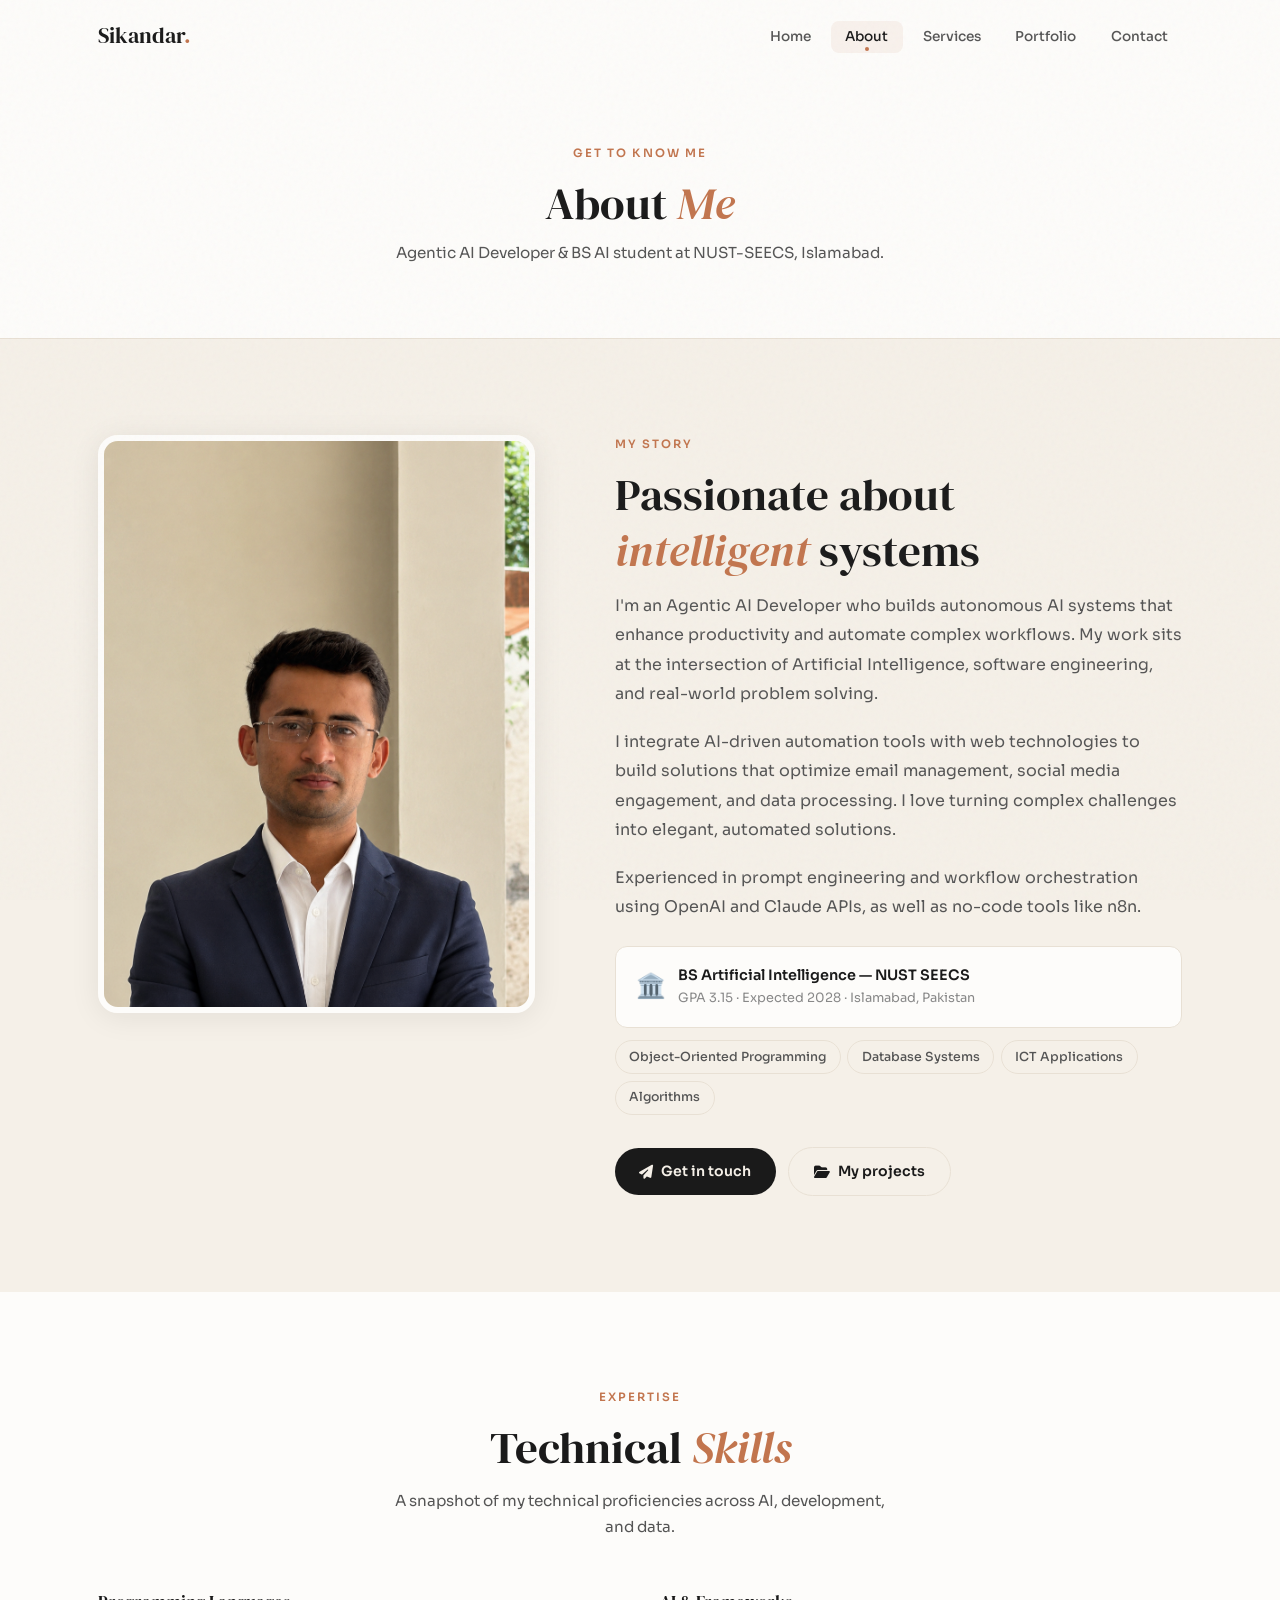
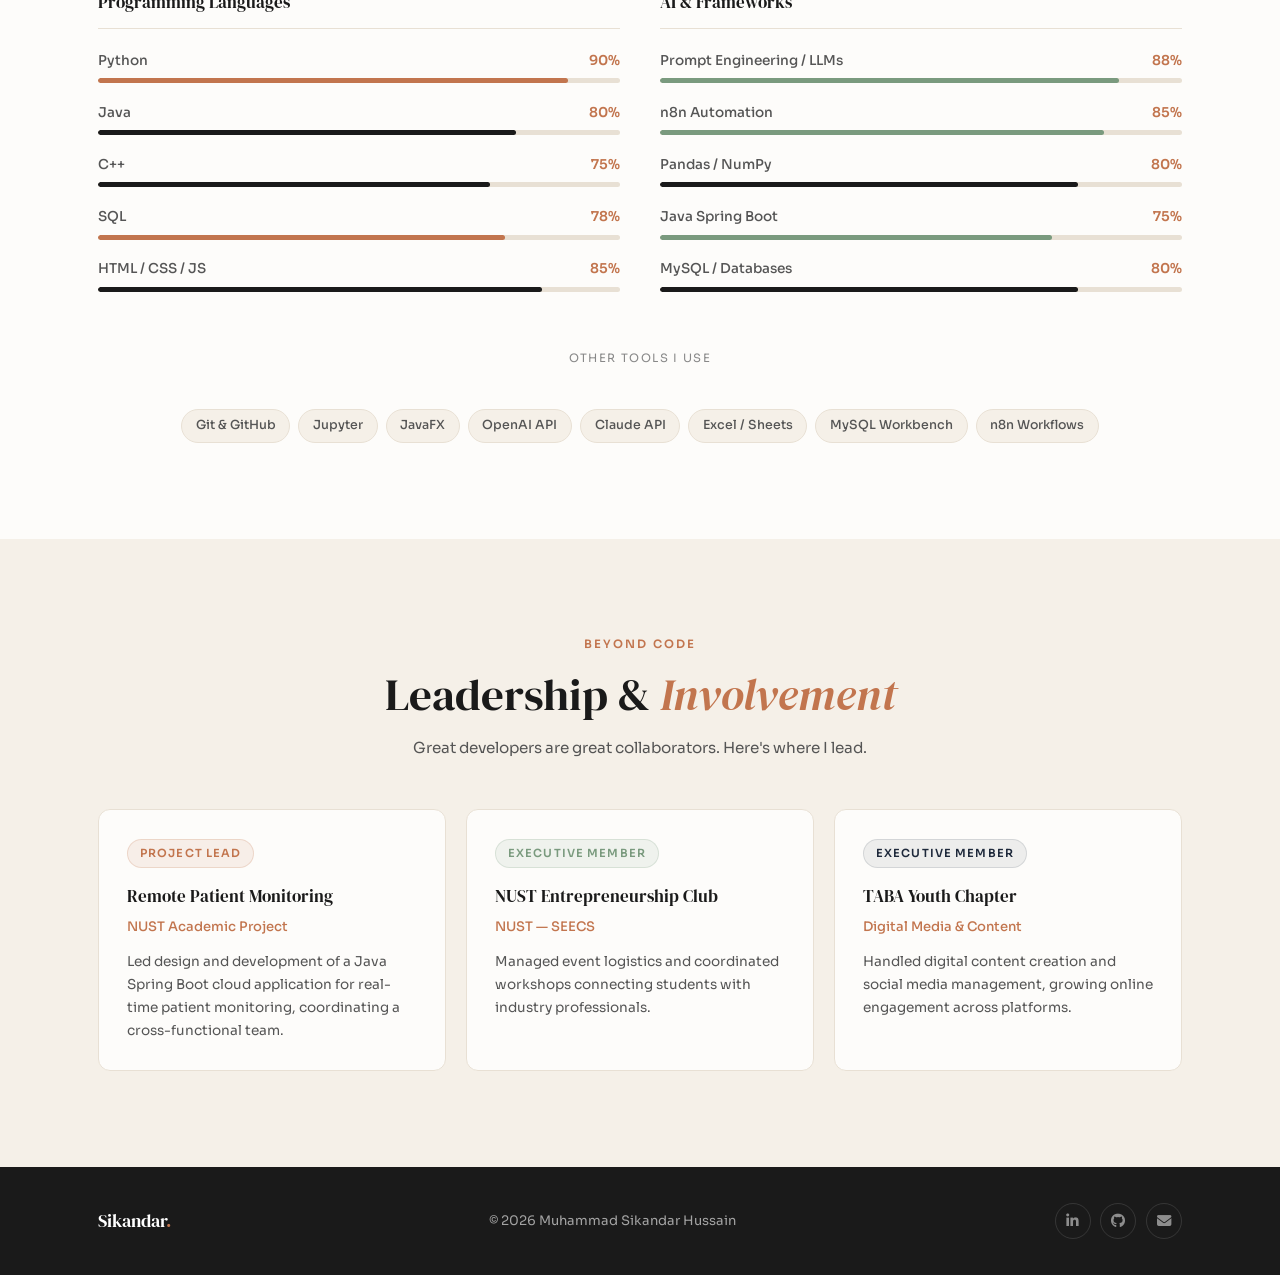
==== commit 0baef718: "new version" ====
--- a/about.html
+++ b/about.html
@@ -3,279 +3,206 @@
 <head>
   <meta charset="UTF-8">
   <meta name="viewport" content="width=device-width, initial-scale=1.0">
-  <meta name="description" content="About Muhammad Sikandar Hussain — Agentic AI Developer at NUST. Skills, education, and leadership experience.">
-  <title>About — Muhammad Sikandar Hussain</title>
+  <meta name="description" content="About Muhammad Sikandar Hussain — skills, education, and leadership at NUST-SEECS.">
+  <title>About — Sikandar Hussain</title>
   <link rel="stylesheet" href="style.css">
   <link rel="stylesheet" href="https://cdnjs.cloudflare.com/ajax/libs/font-awesome/6.4.0/css/all.min.css">
 </head>
 <body>
 
-  <!-- ======= NAVIGATION ======= -->
+  <!-- NAV -->
   <nav id="navbar" class="scrolled">
     <div class="container">
-      <a href="index.html" class="logo">MSH<span style="color:var(--accent-cyan)">.</span></a>
-      <ul class="navigation" id="nav-menu">
+      <a href="index.html" class="logo">Sikandar<span>.</span></a>
+      <ul class="nav-links" id="nav-menu">
         <li><a href="index.html">Home</a></li>
-        <li class="active"><a href="about.html">About</a></li>
+        <li><a href="about.html" class="active">About</a></li>
         <li><a href="services.html">Services</a></li>
         <li><a href="projects.html">Portfolio</a></li>
         <li><a href="contact.html">Contact</a></li>
       </ul>
-      <button class="hamburger" id="hamburger" aria-label="Toggle menu">
+      <button class="hamburger" id="hamburger" aria-label="Menu">
         <span></span><span></span><span></span>
       </button>
     </div>
   </nav>
 
-  <!-- ======= PAGE HERO ======= -->
+  <!-- PAGE HERO -->
   <section class="page-hero">
     <div class="container">
-      <span class="section-label">Get to Know Me</span>
-      <h1 class="section-title">About Me</h1>
-      <p class="section-subtitle">Agentic AI Developer &amp; BS AI Student at NUST-SEECS building autonomous systems that matter.</p>
-    </div>
-  </section>
-
-  <!-- ======= ABOUT MAIN ======= -->
+      <span class="section-label">Get to know me</span>
+      <h1 class="section-heading">About <em>Me</em></h1>
+      <p class="section-sub">Agentic AI Developer & BS AI student at NUST-SEECS, Islamabad.</p>
+    </div>
+  </section>
+
+  <!-- MAIN -->
   <section class="about-main">
     <div class="container">
       <div class="about-layout">
 
-        <!-- Photo Column -->
         <div class="about-photo-col reveal">
           <div class="about-photo-wrap">
-            <img src="IMG-20241215-WA0146.jpg" alt="Muhammad Sikandar Hussain">
-            <div class="about-photo-overlay">
-              <p><i class="fas fa-map-marker-alt"></i> <strong>Islamabad, Pakistan</strong></p>
-            </div>
-          </div>
-        </div>
-
-        <!-- Text Column -->
-        <div class="about-text-col">
-          <span class="section-label reveal">My Story</span>
-          <h2 class="section-title reveal">Passionate About<br>Intelligent Systems</h2>
-
-          <div class="reveal reveal-delay-1">
-            <p>I'm an Agentic AI Developer passionate about building autonomous AI systems that enhance productivity and automate complex workflows. My work sits at the intersection of Artificial Intelligence, software engineering, and real-world problem solving.</p>
-            <p>I'm skilled in integrating AI-driven automation tools with web technologies to develop solutions that optimize email management, social media engagement, and data processing pipelines. I love turning complex challenges into elegant, automated solutions.</p>
-            <p>Experienced in prompt engineering and workflow orchestration using advanced AI platforms including OpenAI and Claude APIs, as well as no-code orchestration tools like n8n.</p>
-          </div>
-
-          <!-- Education Card -->
-          <div class="glass-card reveal reveal-delay-2" style="padding:1.5rem; margin-top:1.5rem;">
-            <div style="display:flex; align-items:flex-start; gap:1rem;">
-              <div style="font-size:2rem; flex-shrink:0;">🏛️</div>
-              <div>
-                <h3 style="font-family:var(--font-heading); font-size:1.05rem; font-weight:600; color:var(--text-primary); margin-bottom:0.35rem;">BS Artificial Intelligence</h3>
-                <p style="color:var(--accent-cyan); font-size:0.9rem; font-weight:500; margin-bottom:0.5rem;">NUST — National University of Sciences &amp; Technology (SEECS)</p>
-                <p style="color:var(--text-secondary); font-size:0.85rem; margin-bottom:0.75rem;">GPA: 3.15 &nbsp;·&nbsp; Expected Graduation: 2028 &nbsp;·&nbsp; Islamabad, Pakistan</p>
-                <div style="display:flex; flex-wrap:wrap; gap:0.4rem;">
-                  <span class="tag">Object-Oriented Programming</span>
-                  <span class="tag cyan">Database Systems</span>
-                  <span class="tag violet">ICT Applications</span>
-                  <span class="tag">Algorithms</span>
-                </div>
+            <img src="profile.png" alt="Muhammad Sikandar Hussain">
+          </div>
+        </div>
+
+        <div class="about-text">
+          <span class="section-label reveal">My story</span>
+          <h2 class="section-heading reveal">Passionate about<br><em>intelligent</em> systems</h2>
+
+          <div class="reveal d1">
+            <p>I'm an Agentic AI Developer who builds autonomous AI systems that enhance productivity and automate complex workflows. My work sits at the intersection of Artificial Intelligence, software engineering, and real-world problem solving.</p>
+            <p>I integrate AI-driven automation tools with web technologies to build solutions that optimize email management, social media engagement, and data processing. I love turning complex challenges into elegant, automated solutions.</p>
+            <p>Experienced in prompt engineering and workflow orchestration using OpenAI and Claude APIs, as well as no-code tools like n8n.</p>
+          </div>
+
+          <!-- Education -->
+          <div class="reveal d2" style="margin-top:1.5rem;">
+            <div class="edu-pill" style="background:var(--warm-white);">
+              <span class="icon">🏛️</span>
+              <div class="info">
+                <h4>BS Artificial Intelligence — NUST SEECS</h4>
+                <p>GPA 3.15 · Expected 2028 · Islamabad, Pakistan</p>
               </div>
             </div>
-          </div>
-
-          <div style="margin-top:2rem;" class="reveal reveal-delay-3">
-            <a href="contact.html" id="about-contact-btn" class="btn btn-primary">
-              <i class="fas fa-paper-plane"></i> Get in Touch
-            </a>
+            <div style="margin-top:.75rem; display:flex; flex-wrap:wrap; gap:.4rem;">
+              <span class="tool-tag" style="margin:0;">Object-Oriented Programming</span>
+              <span class="tool-tag" style="margin:0;">Database Systems</span>
+              <span class="tool-tag" style="margin:0;">ICT Applications</span>
+              <span class="tool-tag" style="margin:0;">Algorithms</span>
+            </div>
+          </div>
+
+          <div class="reveal d3" style="margin-top:2rem;">
+            <a href="contact.html" class="btn btn-fill"><i class="fas fa-paper-plane"></i> Get in touch</a>
             &nbsp;
-            <a href="projects.html" id="about-projects-btn" class="btn btn-ghost" style="margin-top:0.5rem">
-              <i class="fas fa-folder-open"></i> My Projects
-            </a>
-          </div>
-        </div>
-
-      </div>
-    </div>
-  </section>
-
-  <!-- ======= SKILLS ======= -->
-  <section class="skills-section">
+            <a href="projects.html" class="btn btn-outline"><i class="fas fa-folder-open"></i> My projects</a>
+          </div>
+        </div>
+
+      </div>
+    </div>
+  </section>
+
+  <!-- SKILLS -->
+  <section class="skills-band">
     <div class="container">
       <div style="text-align:center;" class="reveal">
-        <span class="section-label" style="justify-content:center">Expertise</span>
-        <h2 class="section-title">Technical Skills</h2>
-        <p class="section-subtitle">A snapshot of my technical proficiencies across AI, development, and data tooling.</p>
-      </div>
-
-      <div class="skills-grid">
-
-        <!-- Programming Languages -->
-        <div class="skill-category reveal reveal-delay-1">
-          <h3><i class="fas fa-code" style="color:var(--accent-indigo); margin-right:8px;"></i>Programming Languages</h3>
-
-          <div class="skill-item">
-            <div class="skill-header">
-              <span>Python</span>
-              <span class="skill-pct">90%</span>
-            </div>
-            <div class="skill-bar-track">
-              <div class="skill-bar-fill" data-width="90"></div>
-            </div>
-          </div>
-
-          <div class="skill-item">
-            <div class="skill-header">
-              <span>Java</span>
-              <span class="skill-pct">80%</span>
-            </div>
-            <div class="skill-bar-track">
-              <div class="skill-bar-fill" data-width="80"></div>
-            </div>
-          </div>
-
-          <div class="skill-item">
-            <div class="skill-header">
-              <span>C++</span>
-              <span class="skill-pct">75%</span>
-            </div>
-            <div class="skill-bar-track">
-              <div class="skill-bar-fill" data-width="75"></div>
-            </div>
-          </div>
-
-          <div class="skill-item">
-            <div class="skill-header">
-              <span>SQL</span>
-              <span class="skill-pct">78%</span>
-            </div>
-            <div class="skill-bar-track">
-              <div class="skill-bar-fill" data-width="78"></div>
-            </div>
-          </div>
-
-          <div class="skill-item">
-            <div class="skill-header">
-              <span>HTML / CSS / JS</span>
-              <span class="skill-pct">85%</span>
-            </div>
-            <div class="skill-bar-track">
-              <div class="skill-bar-fill" data-width="85"></div>
-            </div>
-          </div>
-        </div>
-
-        <!-- AI & Tools -->
-        <div class="skill-category reveal reveal-delay-2">
-          <h3><i class="fas fa-brain" style="color:var(--accent-violet); margin-right:8px;"></i>AI &amp; Frameworks</h3>
-
-          <div class="skill-item">
-            <div class="skill-header">
-              <span>Prompt Engineering / LLMs</span>
-              <span class="skill-pct">88%</span>
-            </div>
-            <div class="skill-bar-track">
-              <div class="skill-bar-fill cyan-fill" data-width="88"></div>
-            </div>
-          </div>
-
-          <div class="skill-item">
-            <div class="skill-header">
-              <span>n8n Automation</span>
-              <span class="skill-pct">85%</span>
-            </div>
-            <div class="skill-bar-track">
-              <div class="skill-bar-fill cyan-fill" data-width="85"></div>
-            </div>
-          </div>
-
-          <div class="skill-item">
-            <div class="skill-header">
-              <span>Pandas / NumPy</span>
-              <span class="skill-pct">80%</span>
-            </div>
-            <div class="skill-bar-track">
-              <div class="skill-bar-fill cyan-fill" data-width="80"></div>
-            </div>
-          </div>
-
-          <div class="skill-item">
-            <div class="skill-header">
-              <span>Java Spring Boot</span>
-              <span class="skill-pct">75%</span>
-            </div>
-            <div class="skill-bar-track">
-              <div class="skill-bar-fill cyan-fill" data-width="75"></div>
-            </div>
-          </div>
-
-          <div class="skill-item">
-            <div class="skill-header">
-              <span>MySQL / Databases</span>
-              <span class="skill-pct">80%</span>
-            </div>
-            <div class="skill-bar-track">
-              <div class="skill-bar-fill cyan-fill" data-width="80"></div>
-            </div>
-          </div>
-        </div>
-
-      </div>
-
-      <!-- Tech tag cloud -->
-      <div style="margin-top:3rem; text-align:center;" class="reveal">
-        <p style="color:var(--text-muted); font-size:0.8rem; text-transform:uppercase; letter-spacing:0.12em; margin-bottom:1rem;">Additional Tools</p>
-        <div style="display:flex; flex-wrap:wrap; gap:0.6rem; justify-content:center;">
-          <span class="tag">Git &amp; GitHub</span>
-          <span class="tag cyan">Jupyter Notebook</span>
-          <span class="tag">JavaFX</span>
-          <span class="tag violet">OpenAI API</span>
-          <span class="tag">Claude API</span>
-          <span class="tag green">Excel / Google Sheets</span>
-          <span class="tag">MySQL Workbench</span>
-          <span class="tag cyan">n8n Workflows</span>
-        </div>
-      </div>
-    </div>
-  </section>
-
-  <!-- ======= LEADERSHIP ======= -->
-  <section class="leadership-section">
+        <span class="section-label">Expertise</span>
+        <h2 class="section-heading">Technical <em>Skills</em></h2>
+        <p class="section-sub" style="margin:0 auto;">A snapshot of my technical proficiencies across AI, development, and data.</p>
+      </div>
+
+      <div class="skills-cols">
+
+        <div class="skill-group reveal d1">
+          <h3>Programming Languages</h3>
+
+          <div class="skill-row">
+            <div class="top"><span>Python</span><span class="pct">90%</span></div>
+            <div class="bar-track"><div class="bar-fill terra" data-w="90"></div></div>
+          </div>
+          <div class="skill-row">
+            <div class="top"><span>Java</span><span class="pct">80%</span></div>
+            <div class="bar-track"><div class="bar-fill" data-w="80"></div></div>
+          </div>
+          <div class="skill-row">
+            <div class="top"><span>C++</span><span class="pct">75%</span></div>
+            <div class="bar-track"><div class="bar-fill" data-w="75"></div></div>
+          </div>
+          <div class="skill-row">
+            <div class="top"><span>SQL</span><span class="pct">78%</span></div>
+            <div class="bar-track"><div class="bar-fill terra" data-w="78"></div></div>
+          </div>
+          <div class="skill-row">
+            <div class="top"><span>HTML / CSS / JS</span><span class="pct">85%</span></div>
+            <div class="bar-track"><div class="bar-fill" data-w="85"></div></div>
+          </div>
+        </div>
+
+        <div class="skill-group reveal d2">
+          <h3>AI & Frameworks</h3>
+
+          <div class="skill-row">
+            <div class="top"><span>Prompt Engineering / LLMs</span><span class="pct">88%</span></div>
+            <div class="bar-track"><div class="bar-fill sage" data-w="88"></div></div>
+          </div>
+          <div class="skill-row">
+            <div class="top"><span>n8n Automation</span><span class="pct">85%</span></div>
+            <div class="bar-track"><div class="bar-fill sage" data-w="85"></div></div>
+          </div>
+          <div class="skill-row">
+            <div class="top"><span>Pandas / NumPy</span><span class="pct">80%</span></div>
+            <div class="bar-track"><div class="bar-fill" data-w="80"></div></div>
+          </div>
+          <div class="skill-row">
+            <div class="top"><span>Java Spring Boot</span><span class="pct">75%</span></div>
+            <div class="bar-track"><div class="bar-fill sage" data-w="75"></div></div>
+          </div>
+          <div class="skill-row">
+            <div class="top"><span>MySQL / Databases</span><span class="pct">80%</span></div>
+            <div class="bar-track"><div class="bar-fill" data-w="80"></div></div>
+          </div>
+        </div>
+
+      </div>
+
+      <div class="reveal" style="text-align:center; margin-top:2.5rem;">
+        <p style="font-size:.72rem; color:var(--muted); text-transform:uppercase; letter-spacing:.12em; margin-bottom:.8rem;">Other tools I use</p>
+        <div class="tool-tags">
+          <span class="tool-tag">Git & GitHub</span>
+          <span class="tool-tag">Jupyter</span>
+          <span class="tool-tag">JavaFX</span>
+          <span class="tool-tag">OpenAI API</span>
+          <span class="tool-tag">Claude API</span>
+          <span class="tool-tag">Excel / Sheets</span>
+          <span class="tool-tag">MySQL Workbench</span>
+          <span class="tool-tag">n8n Workflows</span>
+        </div>
+      </div>
+    </div>
+  </section>
+
+  <!-- LEADERSHIP -->
+  <section class="leadership-band">
     <div class="container">
       <div style="text-align:center;" class="reveal">
-        <span class="section-label" style="justify-content:center">Impact Beyond Code</span>
-        <h2 class="section-title">Leadership &amp; Involvement</h2>
-        <p class="section-subtitle">I believe great developers are also great collaborators. Here's where I lead.</p>
-      </div>
-
-      <div class="leadership-grid">
-        <div class="glass-card leadership-card reveal reveal-delay-1">
-          <span class="role-badge indigo">Project Lead</span>
-          <h3>Remote Patient Monitoring System</h3>
+        <span class="section-label">Beyond code</span>
+        <h2 class="section-heading">Leadership & <em>Involvement</em></h2>
+        <p class="section-sub" style="margin:0 auto;">Great developers are great collaborators. Here's where I lead.</p>
+      </div>
+
+      <div class="lead-grid">
+        <div class="lead-card reveal d1">
+          <span class="role-tag terra">Project Lead</span>
+          <h3>Remote Patient Monitoring</h3>
           <p class="org">NUST Academic Project</p>
-          <p>Led the design and development of a Java Spring Boot cloud-based application for real-time patient monitoring and healthcare data management, coordinating a cross-functional team.</p>
-        </div>
-
-        <div class="glass-card leadership-card reveal reveal-delay-2">
-          <span class="role-badge cyan">Executive Member</span>
+          <p>Led design and development of a Java Spring Boot cloud application for real-time patient monitoring, coordinating a cross-functional team.</p>
+        </div>
+        <div class="lead-card reveal d2">
+          <span class="role-tag sage">Executive Member</span>
           <h3>NUST Entrepreneurship Club</h3>
-          <p class="org">NUST — SEECS Campus</p>
-          <p>Managed event logistics and coordinated workshops that connected students with industry professionals, fostering an entrepreneurial mindset within the university community.</p>
-        </div>
-
-        <div class="glass-card leadership-card reveal reveal-delay-3">
-          <span class="role-badge violet">Executive Member</span>
+          <p class="org">NUST — SEECS</p>
+          <p>Managed event logistics and coordinated workshops connecting students with industry professionals.</p>
+        </div>
+        <div class="lead-card reveal d3">
+          <span class="role-tag navy">Executive Member</span>
           <h3>TABA Youth Chapter</h3>
-          <p class="org">Digital Media &amp; Content</p>
-          <p>Handled digital content creation and social media management for the youth chapter, growing online engagement and brand visibility across multiple platforms.</p>
-        </div>
-      </div>
-    </div>
-  </section>
-
-  <!-- ======= FOOTER ======= -->
+          <p class="org">Digital Media & Content</p>
+          <p>Handled digital content creation and social media management, growing online engagement across platforms.</p>
+        </div>
+      </div>
+    </div>
+  </section>
+
+  <!-- FOOTER -->
   <footer>
     <div class="container">
       <div class="footer-inner">
-        <a href="index.html" class="footer-logo">MSH<span style="color:var(--accent-cyan)">.</span></a>
-        <p class="footer-copy">&copy; 2026 Muhammad Sikandar Hussain. All rights reserved.</p>
-        <div class="social-links">
+        <span class="footer-logo">Sikandar<span>.</span></span>
+        <p class="footer-copy">&copy; 2026 Muhammad Sikandar Hussain</p>
+        <div class="footer-socials">
           <a href="https://www.linkedin.com/in/muhammad-sikandar-hussain-0840632b0" target="_blank" title="LinkedIn"><i class="fab fa-linkedin-in"></i></a>
           <a href="https://github.com/SikandarHussain6858" target="_blank" title="GitHub"><i class="fab fa-github"></i></a>
           <a href="mailto:sikandarhussain6858358@gmail.com" title="Email"><i class="fas fa-envelope"></i></a>
@@ -285,39 +212,23 @@
   </footer>
 
   <script>
-    // Navbar scroll
-    const navbar = document.getElementById('navbar');
-    window.addEventListener('scroll', () => navbar.classList.toggle('scrolled', window.scrollY > 20));
-
-    // Hamburger
-    const hamburger = document.getElementById('hamburger');
-    const navMenu   = document.getElementById('nav-menu');
-    hamburger.addEventListener('click', () => {
-      hamburger.classList.toggle('open');
-      navMenu.classList.toggle('open');
-    });
-    navMenu.querySelectorAll('a').forEach(l => l.addEventListener('click', () => {
-      hamburger.classList.remove('open'); navMenu.classList.remove('open');
-    }));
-
-    // Scroll reveal
-    const revealObs = new IntersectionObserver((entries) => {
-      entries.forEach(e => { if(e.isIntersecting){ e.target.classList.add('visible'); revealObs.unobserve(e.target); } });
-    }, { threshold: 0.12 });
-    document.querySelectorAll('.reveal').forEach(el => revealObs.observe(el));
+    const nav = document.getElementById('navbar');
+    addEventListener('scroll', () => nav.classList.toggle('scrolled', scrollY > 30));
+    const hb = document.getElementById('hamburger'), mn = document.getElementById('nav-menu');
+    hb.addEventListener('click', () => { hb.classList.toggle('open'); mn.classList.toggle('open'); });
+    mn.querySelectorAll('a').forEach(a => a.addEventListener('click', () => { hb.classList.remove('open'); mn.classList.remove('open'); }));
+
+    const obs = new IntersectionObserver(es => es.forEach(e => { if(e.isIntersecting){ e.target.classList.add('vis'); obs.unobserve(e.target); } }), { threshold:.12 });
+    document.querySelectorAll('.reveal').forEach(el => obs.observe(el));
 
     // Skill bars
-    const barObs = new IntersectionObserver((entries) => {
-      entries.forEach(e => {
-        if(e.isIntersecting) {
-          e.target.querySelectorAll('.skill-bar-fill').forEach(bar => {
-            bar.style.width = bar.dataset.width + '%';
-          });
-          barObs.unobserve(e.target);
-        }
-      });
-    }, { threshold: 0.3 });
-    document.querySelectorAll('.skill-category').forEach(el => barObs.observe(el));
+    const bObs = new IntersectionObserver(es => es.forEach(e => {
+      if(e.isIntersecting){
+        e.target.querySelectorAll('.bar-fill').forEach(b => b.style.width = b.dataset.w + '%');
+        bObs.unobserve(e.target);
+      }
+    }), { threshold:.3 });
+    document.querySelectorAll('.skill-group').forEach(el => bObs.observe(el));
   </script>
 
 </body>
--- a/style.css
+++ b/style.css
@@ -1,1607 +1,946 @@
 /* ================================================================
-   SIKANDAR HUSSAIN — MODERN PORTFOLIO STYLESHEET
-   Dark Theme | Glassmorphism | Micro-animations
-   ================================================================ */
-
-@import url('https://fonts.googleapis.com/css2?family=Inter:wght@300;400;500;600;700;800&family=Space+Grotesk:wght@400;500;600;700&display=swap');
-
-/* ================================================================
-   CSS CUSTOM PROPERTIES
-   ================================================================ */
+   SIKANDAR HUSSAIN — PORTFOLIO
+   Warm Editorial Design · 2026
+   ================================================================ */
+
+@import url('https://fonts.googleapis.com/css2?family=Sora:wght@300;400;500;600;700&family=DM+Serif+Display:ital@0;1&display=swap');
+
+/* ── Tokens ── */
 :root {
-  /* Colors */
-  --bg-primary:    #050d1a;
-  --bg-secondary:  #0a1628;
-  --bg-card:       rgba(255, 255, 255, 0.04);
-  --bg-card-hover: rgba(255, 255, 255, 0.07);
-
-  --accent-indigo: #6366f1;
-  --accent-violet: #8b5cf6;
-  --accent-cyan:   #22d3ee;
-  --accent-green:  #34d399;
-  --accent-pink:   #f472b6;
-
-  --grad-primary:  linear-gradient(135deg, #6366f1, #8b5cf6);
-  --grad-cyan:     linear-gradient(135deg, #22d3ee, #6366f1);
-  --grad-green:    linear-gradient(135deg, #34d399, #22d3ee);
-  --grad-pink:     linear-gradient(135deg, #f472b6, #8b5cf6);
-
-  --text-primary:  #f1f5f9;
-  --text-secondary:#94a3b8;
-  --text-muted:    #64748b;
-
-  --border-glass:  rgba(255, 255, 255, 0.08);
-  --border-glow:   rgba(99, 102, 241, 0.4);
-
-  /* Shadows */
-  --shadow-sm:   0 4px 16px rgba(0,0,0,0.3);
-  --shadow-md:   0 8px 32px rgba(0,0,0,0.4);
-  --shadow-lg:   0 20px 60px rgba(0,0,0,0.5);
-  --glow-indigo: 0 0 40px rgba(99, 102, 241, 0.3);
-  --glow-cyan:   0 0 40px rgba(34, 211, 238, 0.25);
-
-  /* Typography */
-  --font-body:    'Inter', sans-serif;
-  --font-heading: 'Space Grotesk', sans-serif;
-
-  /* Spacing */
-  --section-py: 7rem;
-
-  /* Radius */
-  --radius-sm:  8px;
-  --radius-md:  16px;
-  --radius-lg:  24px;
-  --radius-xl:  32px;
-
-  /* Transitions */
-  --ease-smooth: cubic-bezier(0.4, 0, 0.2, 1);
-}
-
-/* ================================================================
-   RESET & BASE
-   ================================================================ */
-*, *::before, *::after {
-  margin: 0;
-  padding: 0;
-  box-sizing: border-box;
-}
-
-html {
-  scroll-behavior: smooth;
-}
+  --cream:       #f5f0e8;
+  --cream-light: #faf7f2;
+  --warm-white:  #fdfcfa;
+  --sand:        #e8e0d4;
+  --stone:       #d4cbbf;
+  --charcoal:    #1a1a1a;
+  --ink:         #2c2c2c;
+  --slate:       #555;
+  --muted:       #888;
+  --terracotta:  #c2754e;
+  --terra-light: rgba(194,117,78,.1);
+  --sage:        #7a9a7e;
+  --sage-light:  rgba(122,154,126,.1);
+  --navy:        #1e293b;
+
+  --font-sans:   'Sora', system-ui, sans-serif;
+  --font-serif:  'DM Serif Display', Georgia, serif;
+
+  --radius:      12px;
+  --radius-lg:   20px;
+  --shadow-soft: 0 2px 20px rgba(30,30,30,.06);
+  --shadow-card: 0 4px 30px rgba(30,30,30,.08);
+  --ease:        cubic-bezier(.4,0,.2,1);
+}
+
+/* ── Reset ── */
+*,*::before,*::after { margin:0; padding:0; box-sizing:border-box; }
+html { scroll-behavior:smooth; }
 
 body {
-  font-family: var(--font-body);
-  background-color: var(--bg-primary);
-  color: var(--text-primary);
+  font-family: var(--font-sans);
+  background: var(--cream);
+  color: var(--ink);
   line-height: 1.7;
   overflow-x: hidden;
-}
-
-.container {
-  max-width: 1200px;
-  margin: 0 auto;
-  padding: 0 24px;
-}
-
-img { display: block; max-width: 100%; }
-a { text-decoration: none; }
-ul { list-style: none; }
-
-/* ================================================================
-   SCROLLBAR
-   ================================================================ */
-::-webkit-scrollbar { width: 6px; }
-::-webkit-scrollbar-track { background: var(--bg-primary); }
-::-webkit-scrollbar-thumb { background: var(--accent-indigo); border-radius: 3px; }
-
-/* ================================================================
-   TYPOGRAPHY UTILITIES
-   ================================================================ */
-.gradient-text {
-  background: var(--grad-primary);
-  -webkit-background-clip: text;
-  -webkit-text-fill-color: transparent;
-  background-clip: text;
-}
-
+  -webkit-font-smoothing: antialiased;
+}
+
+/* Subtle noise texture */
+body::before {
+  content: '';
+  position: fixed; inset:0; z-index: 9999;
+  pointer-events: none;
+  opacity: .035;
+  background-image: url("data:image/svg+xml,%3Csvg viewBox='0 0 256 256' xmlns='http://www.w3.org/2000/svg'%3E%3Cfilter id='n'%3E%3CfeTurbulence type='fractalNoise' baseFrequency='0.85' numOctaves='4' stitchTiles='stitch'/%3E%3C/filter%3E%3Crect width='100%25' height='100%25' filter='url(%23n)'/%3E%3C/svg%3E");
+  background-repeat: repeat;
+}
+
+img { display:block; max-width:100%; }
+a   { text-decoration:none; color:inherit; }
+ul  { list-style:none; }
+
+.container { max-width:1140px; margin:0 auto; padding:0 28px; }
+
+/* ── Scrollbar ── */
+::-webkit-scrollbar       { width:5px; }
+::-webkit-scrollbar-track { background:var(--cream); }
+::-webkit-scrollbar-thumb { background:var(--stone); border-radius:3px; }
+
+/* ================================================================
+   TYPOGRAPHY
+   ================================================================ */
 .section-label {
-  display: inline-flex;
-  align-items: center;
-  gap: 8px;
-  font-size: 0.8rem;
+  font-size: .72rem;
   font-weight: 600;
-  letter-spacing: 0.15em;
+  letter-spacing: .18em;
   text-transform: uppercase;
-  color: var(--accent-indigo);
-  margin-bottom: 1rem;
-}
-
-.section-label::before {
+  color: var(--terracotta);
+  margin-bottom: .75rem;
+  display: block;
+}
+
+.section-heading {
+  font-family: var(--font-serif);
+  font-size: clamp(1.9rem,4vw,2.8rem);
+  font-weight: 400;
+  color: var(--charcoal);
+  line-height: 1.25;
+  margin-bottom: .75rem;
+}
+
+.section-heading em {
+  font-style: italic;
+  color: var(--terracotta);
+}
+
+.section-sub {
+  font-size: .95rem;
+  color: var(--slate);
+  max-width: 520px;
+  line-height: 1.75;
+}
+
+/* ================================================================
+   NAVIGATION
+   ================================================================ */
+nav {
+  position: fixed; top:0; left:0; right:0; z-index:1000;
+  padding: 1.1rem 0;
+  transition: background .35s var(--ease), box-shadow .35s;
+}
+
+nav.scrolled {
+  background: rgba(245,240,232,.92);
+  backdrop-filter: blur(16px);
+  -webkit-backdrop-filter: blur(16px);
+  box-shadow: 0 1px 0 var(--sand);
+}
+
+nav .container { display:flex; align-items:center; justify-content:space-between; }
+
+.logo {
+  font-family: var(--font-serif);
+  font-size: 1.35rem;
+  color: var(--charcoal);
+}
+.logo span { color: var(--terracotta); }
+
+.nav-links { display:flex; gap:.35rem; }
+
+.nav-links a {
+  font-size: .85rem;
+  font-weight: 500;
+  color: var(--slate);
+  padding: .45rem .9rem;
+  border-radius: 8px;
+  position: relative;
+  transition: color .25s, background .25s;
+}
+
+.nav-links a:hover,
+.nav-links a.active {
+  color: var(--charcoal);
+  background: rgba(194,117,78,.08);
+}
+
+.nav-links a.active::after {
   content: '';
-  display: block;
-  width: 24px;
-  height: 2px;
-  background: var(--grad-primary);
-  border-radius: 2px;
-}
-
-.section-title {
-  font-family: var(--font-heading);
-  font-size: clamp(2rem, 4vw, 2.8rem);
-  font-weight: 700;
-  line-height: 1.2;
-  color: var(--text-primary);
-  margin-bottom: 1rem;
-}
-
-.section-subtitle {
-  font-size: 1.05rem;
-  color: var(--text-secondary);
-  max-width: 600px;
-  margin: 0 auto;
-  line-height: 1.8;
-}
-
-/* ================================================================
-   NAVIGATION
-   ================================================================ */
-nav {
-  position: fixed;
-  top: 0;
-  left: 0;
-  right: 0;
-  z-index: 1000;
-  padding: 1rem 0;
-  transition: background 0.4s var(--ease-smooth), backdrop-filter 0.4s, box-shadow 0.4s;
-}
-
-nav.scrolled {
-  background: rgba(5, 13, 26, 0.85);
-  backdrop-filter: blur(20px);
-  -webkit-backdrop-filter: blur(20px);
-  box-shadow: 0 1px 0 var(--border-glass), var(--shadow-sm);
-}
-
-nav .container {
-  display: flex;
-  align-items: center;
-  justify-content: space-between;
-}
-
-.logo {
-  font-family: var(--font-heading);
-  font-size: 1.4rem;
-  font-weight: 700;
-  background: var(--grad-primary);
-  -webkit-background-clip: text;
-  -webkit-text-fill-color: transparent;
-  background-clip: text;
-  letter-spacing: -0.02em;
-}
-
-.navigation {
-  display: flex;
-  align-items: center;
-  gap: 0.25rem;
-}
-
-.navigation a {
-  position: relative;
-  padding: 0.5rem 1rem;
-  font-size: 0.9rem;
-  font-weight: 500;
-  color: var(--text-secondary);
-  border-radius: var(--radius-sm);
-  transition: color 0.3s, background 0.3s;
-}
-
-.navigation a::after {
-  content: '';
-  position: absolute;
-  bottom: 0;
-  left: 50%;
-  transform: translateX(-50%) scaleX(0);
-  width: 20px;
-  height: 2px;
-  background: var(--grad-primary);
-  border-radius: 2px;
-  transition: transform 0.3s var(--ease-smooth);
-}
-
-.navigation a:hover,
-.navigation .active a {
-  color: var(--text-primary);
-  background: rgba(99, 102, 241, 0.1);
-}
-
-.navigation .active a::after,
-.navigation a:hover::after {
-  transform: translateX(-50%) scaleX(1);
+  position: absolute; bottom:2px; left:50%; transform:translateX(-50%);
+  width: 4px; height: 4px;
+  background: var(--terracotta);
+  border-radius: 50%;
 }
 
 /* Hamburger */
 .hamburger {
-  display: none;
-  flex-direction: column;
-  gap: 5px;
-  cursor: pointer;
-  padding: 4px;
-  border: none;
+  display:none; flex-direction:column; gap:5px; cursor:pointer;
+  border:none; background:transparent; padding:4px;
+}
+.hamburger span {
+  display:block; width:22px; height:2px;
+  background:var(--charcoal); border-radius:2px;
+  transition: transform .3s, opacity .3s;
+}
+.hamburger.open span:nth-child(1) { transform:translateY(7px) rotate(45deg); }
+.hamburger.open span:nth-child(2) { opacity:0; }
+.hamburger.open span:nth-child(3) { transform:translateY(-7px) rotate(-45deg); }
+
+/* ================================================================
+   BUTTONS
+   ================================================================ */
+.btn {
+  display:inline-flex; align-items:center; gap:8px;
+  font-family:var(--font-sans); font-size:.88rem; font-weight:600;
+  padding:.72rem 1.55rem; border-radius:50px; border:none; cursor:pointer;
+  transition: transform .3s var(--ease), box-shadow .3s, background .3s;
+}
+
+.btn-fill {
+  background: var(--charcoal);
+  color: var(--cream);
+}
+.btn-fill:hover {
+  background: var(--terracotta);
+  transform: translateY(-2px);
+  box-shadow: 0 8px 24px rgba(194,117,78,.25);
+}
+
+.btn-outline {
   background: transparent;
-}
-
-.hamburger span {
-  display: block;
-  width: 24px;
-  height: 2px;
-  background: var(--text-primary);
-  border-radius: 2px;
-  transition: transform 0.3s, opacity 0.3s;
-}
-
-.hamburger.open span:nth-child(1) { transform: translateY(7px) rotate(45deg); }
-.hamburger.open span:nth-child(2) { opacity: 0; }
-.hamburger.open span:nth-child(3) { transform: translateY(-7px) rotate(-45deg); }
-
-/* ================================================================
-   BUTTONS
-   ================================================================ */
-.btn {
-  display: inline-flex;
-  align-items: center;
-  gap: 8px;
-  padding: 0.75rem 1.75rem;
-  font-family: var(--font-body);
-  font-size: 0.95rem;
-  font-weight: 600;
-  border-radius: 50px;
-  border: none;
-  cursor: pointer;
-  transition: transform 0.3s var(--ease-smooth), box-shadow 0.3s;
-  text-decoration: none;
-}
-
-.btn-primary {
-  background: var(--grad-primary);
-  color: #fff;
-  box-shadow: 0 4px 20px rgba(99, 102, 241, 0.4);
-}
-
-.btn-primary:hover {
-  transform: translateY(-3px);
-  box-shadow: 0 8px 32px rgba(99, 102, 241, 0.55);
-}
-
-.btn-ghost {
-  background: var(--bg-card);
-  color: var(--text-primary);
-  border: 1px solid var(--border-glass);
-  backdrop-filter: blur(10px);
-}
-
-.btn-ghost:hover {
-  background: var(--bg-card-hover);
-  border-color: rgba(99, 102, 241, 0.3);
+  color: var(--charcoal);
+  border: 1.5px solid var(--sand);
+}
+.btn-outline:hover {
+  border-color: var(--terracotta);
+  color: var(--terracotta);
   transform: translateY(-2px);
 }
 
 /* ================================================================
-   GLASS CARD BASE
-   ================================================================ */
-.glass-card {
-  background: var(--bg-card);
-  backdrop-filter: blur(16px);
-  -webkit-backdrop-filter: blur(16px);
-  border: 1px solid var(--border-glass);
-  border-radius: var(--radius-md);
-  transition: background 0.3s, border-color 0.3s, transform 0.3s var(--ease-smooth), box-shadow 0.3s;
-}
-
-.glass-card:hover {
-  background: var(--bg-card-hover);
-  border-color: rgba(99, 102, 241, 0.25);
-  transform: translateY(-6px);
-  box-shadow: var(--shadow-md), var(--glow-indigo);
-}
-
-/* ================================================================
-   SCROLL REVEAL ANIMATION
+   SCROLL REVEAL
    ================================================================ */
 .reveal {
-  opacity: 0;
-  transform: translateY(30px);
-  transition: opacity 0.7s var(--ease-smooth), transform 0.7s var(--ease-smooth);
-}
-
-.reveal.visible {
-  opacity: 1;
-  transform: translateY(0);
-}
-
-.reveal-delay-1 { transition-delay: 0.1s; }
-.reveal-delay-2 { transition-delay: 0.2s; }
-.reveal-delay-3 { transition-delay: 0.3s; }
-.reveal-delay-4 { transition-delay: 0.4s; }
-
-/* ================================================================
-   HERO SECTION
+  opacity:0; transform:translateY(24px);
+  transition: opacity .65s var(--ease), transform .65s var(--ease);
+}
+.reveal.vis { opacity:1; transform:translateY(0); }
+.d1 { transition-delay:.1s; }
+.d2 { transition-delay:.2s; }
+.d3 { transition-delay:.3s; }
+.d4 { transition-delay:.4s; }
+
+/* ================================================================
+   HERO
    ================================================================ */
 .hero {
-  position: relative;
-  min-height: 100vh;
-  display: flex;
-  align-items: center;
-  padding: 8rem 0 4rem;
-  overflow: hidden;
-}
-
-/* Animated background orbs */
-.hero-bg {
-  position: absolute;
-  inset: 0;
-  z-index: 0;
-  pointer-events: none;
-}
-
-.orb {
-  position: absolute;
-  border-radius: 50%;
-  filter: blur(80px);
-  opacity: 0.35;
-  animation: orbFloat 8s ease-in-out infinite alternate;
-}
-
-.orb-1 {
-  width: 500px; height: 500px;
-  background: radial-gradient(circle, #6366f1, transparent);
-  top: -100px; left: -100px;
-  animation-duration: 10s;
-}
-
-.orb-2 {
-  width: 400px; height: 400px;
-  background: radial-gradient(circle, #22d3ee, transparent);
-  top: 50%; right: -80px;
-  animation-duration: 8s;
-  animation-delay: -3s;
-}
-
-.orb-3 {
-  width: 300px; height: 300px;
-  background: radial-gradient(circle, #8b5cf6, transparent);
-  bottom: -50px; left: 40%;
-  animation-duration: 12s;
-  animation-delay: -6s;
-}
-
-@keyframes orbFloat {
-  0%   { transform: translate(0, 0) scale(1); }
-  100% { transform: translate(30px, -40px) scale(1.08); }
-}
-
-/* Grid overlay */
-.hero-bg::after {
-  content: '';
-  position: absolute;
-  inset: 0;
-  background-image:
-    linear-gradient(rgba(99, 102, 241, 0.05) 1px, transparent 1px),
-    linear-gradient(90deg, rgba(99, 102, 241, 0.05) 1px, transparent 1px);
-  background-size: 60px 60px;
-  mask-image: radial-gradient(ellipse at center, black 30%, transparent 75%);
-}
-
-.hero .container {
-  position: relative;
-  z-index: 1;
-}
-
-.hero-content {
-  display: grid;
-  grid-template-columns: 1fr 1fr;
-  gap: 4rem;
-  align-items: center;
-}
-
-.hero-text .greeting {
-  display: inline-flex;
-  align-items: center;
-  gap: 8px;
-  font-size: 0.85rem;
-  font-weight: 600;
-  letter-spacing: 0.12em;
-  text-transform: uppercase;
-  color: var(--accent-cyan);
-  margin-bottom: 1.25rem;
-  padding: 0.4rem 1rem;
-  border: 1px solid rgba(34, 211, 238, 0.25);
-  border-radius: 50px;
-  background: rgba(34, 211, 238, 0.07);
-}
-
-.hero-text h1 {
-  font-family: var(--font-heading);
-  font-size: clamp(2.5rem, 5vw, 3.8rem);
-  font-weight: 700;
-  line-height: 1.15;
-  letter-spacing: -0.03em;
-  margin-bottom: 1rem;
-  color: var(--text-primary);
-}
-
-.hero-text h1 .name {
-  background: var(--grad-primary);
-  -webkit-background-clip: text;
-  -webkit-text-fill-color: transparent;
-  background-clip: text;
-}
-
-.hero-typing-wrapper {
-  font-size: 1.15rem;
-  font-weight: 500;
-  color: var(--text-secondary);
-  margin-bottom: 1.5rem;
-  min-height: 1.8em;
-}
-
-.hero-typing-wrapper .typed-text { color: var(--accent-cyan); }
-.cursor {
-  display: inline-block;
-  width: 2px;
-  height: 1.1em;
-  background: var(--accent-cyan);
-  margin-left: 2px;
-  vertical-align: middle;
-  animation: blink 0.75s step-end infinite;
-}
-@keyframes blink { 0%,100%{opacity:1} 50%{opacity:0} }
+  min-height:100vh;
+  display:flex; align-items:center;
+  padding: 7rem 0 4rem;
+}
+
+.hero-grid {
+  display:grid;
+  grid-template-columns: 1fr 420px;
+  gap: 5rem;
+  align-items:center;
+}
+
+.hero-text { max-width:540px; }
+
+.hero-tag {
+  display:inline-block;
+  font-size:.72rem; font-weight:600;
+  letter-spacing:.14em; text-transform:uppercase;
+  color:var(--terracotta);
+  padding:.4rem 1rem;
+  border:1px solid rgba(194,117,78,.3);
+  border-radius:50px;
+  margin-bottom:1.5rem;
+}
+
+.hero-heading {
+  font-family:var(--font-serif);
+  font-size:clamp(2.4rem,5.5vw,3.6rem);
+  font-weight:400;
+  line-height:1.12;
+  color:var(--charcoal);
+  margin-bottom:1.25rem;
+}
+
+.hero-heading em {
+  font-style:italic;
+  color:var(--terracotta);
+}
 
 .hero-desc {
-  font-size: 1rem;
-  color: var(--text-secondary);
-  line-height: 1.8;
-  max-width: 480px;
-  margin-bottom: 2.5rem;
-}
-
-.hero-buttons {
-  display: flex;
-  gap: 1rem;
-  flex-wrap: wrap;
-}
-
-/* Hero Image */
-.hero-image {
-  display: flex;
-  justify-content: center;
-  align-items: center;
-  position: relative;
-}
-
-.profile-frame {
-  position: relative;
-  width: 380px;
-  height: 380px;
-}
-
-.profile-img {
-  width: 340px;
-  height: 340px;
-  border-radius: 50%;
-  object-fit: cover;
-  object-position: top;
-  position: relative;
-  z-index: 3;
-  border: 3px solid rgba(99, 102, 241, 0.3);
-  box-shadow: 0 0 0 8px rgba(99, 102, 241, 0.08), var(--shadow-lg);
-}
-
-.profile-ring {
-  position: absolute;
-  inset: -20px;
-  border-radius: 50%;
-  border: 2px solid transparent;
-  background: var(--grad-primary) border-box;
-  -webkit-mask: linear-gradient(#fff 0 0) padding-box, linear-gradient(#fff 0 0);
-  -webkit-mask-composite: destination-out;
-  mask-composite: exclude;
-  animation: spinRing 12s linear infinite;
-  z-index: 2;
-}
-
-@keyframes spinRing {
-  from { transform: rotate(0deg); }
-  to   { transform: rotate(360deg); }
-}
-
-.profile-dot {
-  position: absolute;
-  width: 16px;
-  height: 16px;
-  background: var(--accent-cyan);
-  border-radius: 50%;
-  box-shadow: 0 0 12px var(--accent-cyan);
-  top: 10px;
-  right: 20px;
-  z-index: 4;
-}
-
-.hero-badge {
-  position: absolute;
-  bottom: -10px;
-  left: -30px;
-  background: var(--bg-card);
-  border: 1px solid var(--border-glass);
-  backdrop-filter: blur(12px);
-  border-radius: var(--radius-md);
-  padding: 0.85rem 1.25rem;
-  display: flex;
-  align-items: center;
-  gap: 10px;
-  z-index: 5;
-  animation: badgeFloat 4s ease-in-out infinite alternate;
-}
-
-.hero-badge .badge-icon {
-  font-size: 1.5rem;
-}
-
-.hero-badge .badge-text {
-  font-size: 0.78rem;
-  font-weight: 600;
-  color: var(--text-secondary);
-  line-height: 1.4;
-}
-
-.hero-badge .badge-text strong {
-  display: block;
-  color: var(--text-primary);
-  font-size: 0.9rem;
-}
-
-@keyframes badgeFloat {
-  0%   { transform: translateY(0); }
-  100% { transform: translateY(-8px); }
-}
-
-/* Hero Stats */
-.hero-stats {
-  display: flex;
-  gap: 2.5rem;
-  margin-top: 2.5rem;
-  padding-top: 2rem;
-  border-top: 1px solid var(--border-glass);
-}
-
-.hero-stat-item .stat-number {
-  font-family: var(--font-heading);
-  font-size: 2rem;
-  font-weight: 700;
-  color: var(--text-primary);
-  background: var(--grad-primary);
-  -webkit-background-clip: text;
-  -webkit-text-fill-color: transparent;
-  background-clip: text;
-  display: block;
-}
-
-.hero-stat-item .stat-label {
-  font-size: 0.8rem;
-  color: var(--text-muted);
-  text-transform: uppercase;
-  letter-spacing: 0.08em;
-}
-
-/* ================================================================
-   ABOUT PREVIEW (index.html)
-   ================================================================ */
-.about-preview {
-  padding: var(--section-py) 0;
-  background: var(--bg-secondary);
-}
-
-.about-preview-grid {
-  display: grid;
+  font-size:.98rem;
+  color:var(--slate);
+  line-height:1.8;
+  margin-bottom:2rem;
+  max-width:440px;
+}
+
+.hero-buttons { display:flex; gap:.75rem; flex-wrap:wrap; }
+
+/* Photo column */
+.hero-photo {
+  position:relative;
+}
+
+.hero-photo-frame {
+  border-radius: var(--radius-lg);
+  overflow:hidden;
+  box-shadow: var(--shadow-card);
+  border: 6px solid var(--warm-white);
+  max-width:380px;
+}
+
+.hero-photo-frame img {
+  width:100%;
+  aspect-ratio: 3/4;
+  object-fit:cover;
+  object-position:top;
+  filter: saturate(.92) contrast(1.02);
+}
+
+.hero-float-card {
+  position:absolute;
+  bottom:-16px; left:-32px;
+  background:var(--warm-white);
+  border: 1px solid var(--sand);
+  border-radius:var(--radius);
+  padding: .85rem 1.2rem;
+  display:flex; align-items:center; gap:10px;
+  box-shadow:var(--shadow-card);
+  animation: gentleFloat 5s ease-in-out infinite alternate;
+}
+
+.hero-float-card .emoji { font-size:1.3rem; }
+.hero-float-card .text { font-size:.78rem; color:var(--slate); line-height:1.4; }
+.hero-float-card .text strong { display:block; color:var(--charcoal); font-size:.88rem; }
+
+@keyframes gentleFloat {
+  0% { transform:translateY(0); }
+  100% { transform:translateY(-6px); }
+}
+
+/* ================================================================
+   ABOUT PREVIEW (HOME)
+   ================================================================ */
+.about-band {
+  padding: 6.5rem 0;
+  background: var(--warm-white);
+}
+
+.about-inner {
+  display:grid;
   grid-template-columns: 1fr 1fr;
   gap: 5rem;
-  align-items: center;
-}
-
-.about-preview-text .section-label { margin-top: 0; }
-
-.about-preview-text p {
-  color: var(--text-secondary);
-  line-height: 1.85;
-  margin-bottom: 1.25rem;
-}
-
-.education-card {
-  background: var(--bg-card);
-  border: 1px solid var(--border-glass);
-  border-radius: var(--radius-md);
-  padding: 1.25rem 1.5rem;
-  display: flex;
-  align-items: flex-start;
-  gap: 1rem;
-  margin-top: 1.5rem;
-}
-
-.education-card .edu-icon {
-  font-size: 1.5rem;
-  flex-shrink: 0;
-  margin-top: 2px;
-}
-
-.education-card .edu-info h4 {
-  font-size: 0.95rem;
-  font-weight: 600;
-  color: var(--text-primary);
-}
-
-.education-card .edu-info p {
-  font-size: 0.85rem;
-  color: var(--text-secondary);
-  margin-bottom: 0;
-}
-
-/* Stats Grid */
-.stats-grid {
-  display: grid;
+  align-items:center;
+}
+
+.about-numbers {
+  display:grid;
   grid-template-columns: 1fr 1fr;
   gap: 1rem;
 }
 
-.stat-card {
-  padding: 1.75rem;
-  text-align: center;
-  border-radius: var(--radius-md);
-  background: var(--bg-card);
-  border: 1px solid var(--border-glass);
-  transition: border-color 0.3s, transform 0.3s;
-}
-
-.stat-card:hover {
-  border-color: rgba(99, 102, 241, 0.3);
-  transform: translateY(-4px);
-}
-
-.stat-card .stat-number {
-  font-family: var(--font-heading);
-  font-size: 2.5rem;
-  font-weight: 700;
-  background: var(--grad-primary);
-  -webkit-background-clip: text;
-  -webkit-text-fill-color: transparent;
-  background-clip: text;
-  display: block;
-  line-height: 1;
-  margin-bottom: 0.4rem;
-}
-
-.stat-card .stat-label {
-  font-size: 0.8rem;
-  color: var(--text-muted);
-  text-transform: uppercase;
-  letter-spacing: 0.08em;
-}
-
-/* ================================================================
-   SERVICES SECTION (home preview & services page)
-   ================================================================ */
-.services-section {
-  padding: var(--section-py) 0;
-  text-align: center;
-}
-
-.services-section .section-inner {
-  margin-bottom: 3.5rem;
-}
+.num-card {
+  background: var(--cream);
+  border:1px solid var(--sand);
+  border-radius:var(--radius);
+  padding:1.75rem;
+  text-align:center;
+  transition: transform .3s var(--ease), box-shadow .3s;
+}
+.num-card:hover {
+  transform:translateY(-4px);
+  box-shadow:var(--shadow-card);
+}
+
+.num-card .number {
+  font-family:var(--font-serif);
+  font-size:2.4rem;
+  color:var(--terracotta);
+  display:block;
+  line-height:1;
+  margin-bottom:.4rem;
+}
+
+.num-card .label {
+  font-size:.75rem;
+  color:var(--muted);
+  text-transform:uppercase;
+  letter-spacing:.1em;
+  font-weight:600;
+}
+
+.about-text p {
+  color:var(--slate);
+  line-height:1.85;
+  margin-bottom:1rem;
+}
+
+.edu-pill {
+  display:flex; align-items:center; gap:12px;
+  background:var(--cream);
+  border:1px solid var(--sand);
+  border-radius:var(--radius);
+  padding:1rem 1.25rem;
+  margin-top:1.5rem;
+}
+.edu-pill .icon { font-size:1.5rem; flex-shrink:0; }
+.edu-pill .info h4 { font-size:.9rem; font-weight:600; color:var(--charcoal); }
+.edu-pill .info p { font-size:.8rem; color:var(--muted); margin:0; }
+
+/* ================================================================
+   SERVICES
+   ================================================================ */
+.services-band {
+  padding: 6.5rem 0;
+}
+
+.services-head { text-align:center; margin-bottom:3rem; }
+.services-head .section-sub { margin:0 auto; }
 
 .services-grid {
-  display: grid;
-  grid-template-columns: repeat(auto-fit, minmax(280px, 1fr));
-  gap: 1.5rem;
-  margin-top: 3rem;
-  text-align: left;
-}
-
-.service-card {
-  padding: 2rem;
-  border-radius: var(--radius-md);
-  background: var(--bg-card);
-  border: 1px solid var(--border-glass);
-  transition: background 0.3s, border-color 0.3s, transform 0.35s var(--ease-smooth), box-shadow 0.35s;
-  position: relative;
-  overflow: hidden;
-}
-
-.service-card::before {
-  content: '';
-  position: absolute;
-  inset: 0;
-  background: var(--card-gradient, var(--grad-primary));
-  opacity: 0;
-  transition: opacity 0.3s;
-  border-radius: inherit;
-}
-
-.service-card:hover {
-  transform: translateY(-8px);
-  box-shadow: var(--shadow-md), 0 0 30px var(--card-glow, rgba(99, 102, 241, 0.2));
-  border-color: var(--card-border, rgba(99, 102, 241, 0.3));
-}
-
-.service-card:hover::before { opacity: 0.04; }
-
-.service-card.indigo { --card-glow: rgba(99,102,241,0.25); --card-border: rgba(99,102,241,0.3); }
-.service-card.cyan   { --card-glow: rgba(34,211,238,0.25); --card-border: rgba(34,211,238,0.3);  --card-gradient: var(--grad-cyan); }
-.service-card.violet { --card-glow: rgba(139,92,246,0.25); --card-border: rgba(139,92,246,0.3);  --card-gradient: var(--grad-primary); }
-.service-card.green  { --card-glow: rgba(52,211,153,0.25); --card-border: rgba(52,211,153,0.3);  --card-gradient: var(--grad-green); }
-.service-card.pink   { --card-glow: rgba(244,114,182,0.25); --card-border: rgba(244,114,182,0.3); --card-gradient: var(--grad-pink); }
-.service-card.teal   { --card-glow: rgba(34,211,238,0.2);  --card-border: rgba(34,211,238,0.25); --card-gradient: var(--grad-cyan); }
-
-.service-icon-wrap {
-  width: 52px;
-  height: 52px;
-  border-radius: var(--radius-sm);
-  display: flex;
-  align-items: center;
-  justify-content: center;
-  font-size: 1.4rem;
-  margin-bottom: 1.25rem;
-  background: var(--icon-bg, linear-gradient(135deg, rgba(99,102,241,0.2), rgba(139,92,246,0.2)));
-  border: 1px solid var(--card-border, rgba(99,102,241,0.2));
-  position: relative;
-  z-index: 1;
-}
-
-.service-card.cyan   .service-icon-wrap { background: linear-gradient(135deg, rgba(34,211,238,0.2), rgba(99,102,241,0.2)); }
-.service-card.green  .service-icon-wrap { background: linear-gradient(135deg, rgba(52,211,153,0.2), rgba(34,211,238,0.2)); }
-.service-card.pink   .service-icon-wrap { background: linear-gradient(135deg, rgba(244,114,182,0.2), rgba(139,92,246,0.2)); }
-
-.service-card h3 {
-  font-family: var(--font-heading);
-  font-size: 1.1rem;
-  font-weight: 600;
-  color: var(--text-primary);
-  margin-bottom: 0.65rem;
-  position: relative;
-  z-index: 1;
-}
-
-.service-card p {
-  font-size: 0.9rem;
-  color: var(--text-secondary);
-  line-height: 1.75;
-  position: relative;
-  z-index: 1;
-}
+  display:grid;
+  grid-template-columns: repeat(auto-fill,minmax(300px,1fr));
+  gap:1.25rem;
+}
+
+.svc-card {
+  background:var(--warm-white);
+  border:1px solid var(--sand);
+  border-radius:var(--radius);
+  padding:2rem;
+  transition: transform .3s var(--ease), box-shadow .3s, border-color .3s;
+}
+.svc-card:hover {
+  transform:translateY(-6px);
+  box-shadow:var(--shadow-card);
+  border-color:var(--terracotta);
+}
+
+.svc-icon {
+  width:44px; height:44px;
+  border-radius:10px;
+  display:flex; align-items:center; justify-content:center;
+  font-size:1.15rem;
+  margin-bottom:1.1rem;
+  color:var(--terracotta);
+  background:var(--terra-light);
+  border:1px solid rgba(194,117,78,.18);
+}
+.svc-card.sage .svc-icon {
+  color:var(--sage);
+  background:var(--sage-light);
+  border-color:rgba(122,154,126,.2);
+}
+.svc-card.navy .svc-icon {
+  color:var(--navy);
+  background:rgba(30,41,59,.07);
+  border-color:rgba(30,41,59,.15);
+}
+
+.svc-card h3 {
+  font-family:var(--font-serif);
+  font-size:1.12rem;
+  font-weight:400;
+  color:var(--charcoal);
+  margin-bottom:.5rem;
+}
+
+.svc-card p {
+  font-size:.88rem;
+  color:var(--slate);
+  line-height:1.7;
+}
+
+/* ================================================================
+   PAGE HERO (inner pages)
+   ================================================================ */
+.page-hero {
+  padding: 9rem 0 4.5rem;
+  background:var(--warm-white);
+  text-align:center;
+  border-bottom:1px solid var(--sand);
+}
+
+.page-hero .section-heading { margin-bottom:.5rem; }
+.page-hero .section-sub { margin:0 auto; }
 
 /* ================================================================
    ABOUT PAGE
    ================================================================ */
-.page-hero {
-  padding: 9rem 0 5rem;
-  background: var(--bg-secondary);
-  text-align: center;
-  position: relative;
-  overflow: hidden;
-}
-
-.page-hero::before {
-  content: '';
-  position: absolute;
-  width: 600px; height: 300px;
-  background: radial-gradient(ellipse, rgba(99,102,241,0.15), transparent 70%);
-  top: 50%; left: 50%;
-  transform: translate(-50%, -50%);
-  pointer-events: none;
-}
-
-.page-hero .section-label { justify-content: center; }
-
-.about-main {
-  padding: var(--section-py) 0;
-}
+.about-main { padding:6rem 0; }
 
 .about-layout {
-  display: grid;
-  grid-template-columns: 1fr 1.3fr;
-  gap: 5rem;
-  align-items: start;
-}
-
-.about-photo-col {
-  position: sticky;
-  top: 100px;
-}
+  display:grid;
+  grid-template-columns:1fr 1.3fr;
+  gap:5rem;
+  align-items:start;
+}
+
+.about-photo-col { position:sticky; top:100px; }
 
 .about-photo-wrap {
-  position: relative;
-  border-radius: var(--radius-lg);
-  overflow: hidden;
-}
-
+  border-radius:var(--radius-lg);
+  overflow:hidden;
+  box-shadow:var(--shadow-card);
+  border:6px solid var(--warm-white);
+}
 .about-photo-wrap img {
-  width: 100%;
-  aspect-ratio: 3/4;
-  object-fit: cover;
-  object-position: top;
-  border-radius: var(--radius-lg);
-  filter: grayscale(10%);
-  transition: filter 0.4s;
-}
-
-.about-photo-wrap:hover img { filter: grayscale(0%); }
-
-.about-photo-wrap::after {
-  content: '';
-  position: absolute;
-  inset: 0;
-  border-radius: var(--radius-lg);
-  border: 1px solid rgba(99,102,241,0.25);
-  pointer-events: none;
-}
-
-.about-photo-overlay {
-  position: absolute;
-  bottom: 0; left: 0; right: 0;
-  padding: 1.5rem;
-  background: linear-gradient(transparent, rgba(5,13,26,0.9));
-  border-radius: 0 0 var(--radius-lg) var(--radius-lg);
-}
-
-.about-photo-overlay p {
-  font-size: 0.9rem;
-  color: var(--text-secondary);
-  display: flex;
-  align-items: center;
-  gap: 6px;
-}
-
-.about-photo-overlay strong { color: var(--accent-cyan); }
-
-.about-text-col .section-label { margin-top: 0; }
-
-.about-text-col p {
-  color: var(--text-secondary);
-  line-height: 1.85;
-  margin-bottom: 1.25rem;
-}
-
-/* Skills Bars */
-.skills-section {
-  padding: var(--section-py) 0;
-  background: var(--bg-secondary);
-}
-
-.skills-grid {
-  display: grid;
-  grid-template-columns: 1fr 1fr;
-  gap: 2rem;
-  margin-top: 3rem;
-}
-
-.skill-category h3 {
-  font-family: var(--font-heading);
-  font-size: 1rem;
-  font-weight: 600;
-  color: var(--text-primary);
-  margin-bottom: 1.5rem;
-  padding-bottom: 0.75rem;
-  border-bottom: 1px solid var(--border-glass);
-}
-
-.skill-item {
-  margin-bottom: 1.25rem;
-}
-
-.skill-header {
-  display: flex;
-  justify-content: space-between;
-  margin-bottom: 0.5rem;
-}
-
-.skill-header span {
-  font-size: 0.88rem;
-  color: var(--text-secondary);
-  font-weight: 500;
-}
-
-.skill-header .skill-pct { color: var(--accent-indigo); }
-
-.skill-bar-track {
-  height: 6px;
-  background: rgba(255,255,255,0.06);
-  border-radius: 3px;
-  overflow: hidden;
-}
-
-.skill-bar-fill {
-  height: 100%;
-  border-radius: 3px;
-  background: var(--grad-primary);
-  width: 0%;
-  transition: width 1.2s var(--ease-smooth);
-}
-
-.skill-bar-fill.cyan-fill  { background: var(--grad-cyan); }
-.skill-bar-fill.green-fill { background: var(--grad-green); }
+  width:100%;
+  aspect-ratio:3/4;
+  object-fit:cover;
+  object-position:top;
+}
+
+.about-text p {
+  color:var(--slate);
+  line-height:1.85;
+  margin-bottom:1.1rem;
+}
+
+.about-text .section-label { margin-top:0; }
+
+/* Skills */
+.skills-band { padding:6rem 0; background:var(--warm-white); }
+
+.skills-cols {
+  display:grid;
+  grid-template-columns:1fr 1fr;
+  gap:2.5rem;
+  margin-top:3rem;
+}
+
+.skill-group h3 {
+  font-family:var(--font-serif);
+  font-size:1.05rem; font-weight:400;
+  color:var(--charcoal);
+  margin-bottom:1.25rem;
+  padding-bottom:.65rem;
+  border-bottom:1px solid var(--sand);
+}
+
+.skill-row { margin-bottom:1.1rem; }
+.skill-row .top { display:flex; justify-content:space-between; margin-bottom:.4rem; }
+.skill-row .top span { font-size:.85rem; color:var(--slate); font-weight:500; }
+.skill-row .top .pct { color:var(--terracotta); font-weight:600; }
+
+.bar-track {
+  height:5px; background:var(--sand); border-radius:3px; overflow:hidden;
+}
+.bar-fill {
+  height:100%; border-radius:3px;
+  background:var(--charcoal);
+  width:0;
+  transition:width 1.1s var(--ease);
+}
+.bar-fill.terra { background:var(--terracotta); }
+.bar-fill.sage  { background:var(--sage); }
+
+.tool-tags {
+  display:flex; flex-wrap:wrap; gap:.5rem;
+  margin-top:2.5rem;
+  justify-content:center;
+}
+.tool-tag {
+  padding:.35rem .85rem;
+  font-size:.78rem; font-weight:500;
+  color:var(--slate);
+  background:var(--cream);
+  border:1px solid var(--sand);
+  border-radius:50px;
+}
 
 /* Leadership */
-.leadership-section {
-  padding: var(--section-py) 0;
-}
-
-.leadership-grid {
-  display: grid;
-  grid-template-columns: repeat(auto-fit, minmax(300px, 1fr));
-  gap: 1.5rem;
-  margin-top: 3rem;
-}
-
-.leadership-card {
-  padding: 1.75rem;
-}
-
-.leadership-card .role-badge {
-  display: inline-block;
-  padding: 0.3rem 0.85rem;
-  font-size: 0.75rem;
-  font-weight: 600;
-  text-transform: uppercase;
-  letter-spacing: 0.1em;
-  border-radius: 50px;
-  margin-bottom: 1rem;
-}
-
-.leadership-card .role-badge.indigo { background: rgba(99,102,241,0.15); color: var(--accent-indigo); border: 1px solid rgba(99,102,241,0.25); }
-.leadership-card .role-badge.cyan   { background: rgba(34,211,238,0.1);  color: var(--accent-cyan);   border: 1px solid rgba(34,211,238,0.2); }
-.leadership-card .role-badge.violet { background: rgba(139,92,246,0.1);  color: var(--accent-violet); border: 1px solid rgba(139,92,246,0.2); }
-
-.leadership-card h3 {
-  font-family: var(--font-heading);
-  font-size: 1.1rem;
-  font-weight: 600;
-  color: var(--text-primary);
-  margin-bottom: 0.4rem;
-}
-
-.leadership-card .org {
-  font-size: 0.85rem;
-  color: var(--accent-cyan);
-  font-weight: 500;
-  margin-bottom: 0.85rem;
-}
-
-.leadership-card p {
-  font-size: 0.88rem;
-  color: var(--text-secondary);
-  line-height: 1.7;
-}
-
-/* ================================================================
-   PROJECTS PAGE
-   ================================================================ */
-.projects-section {
-  padding: var(--section-py) 0;
-}
-
-/* Filter Tabs */
-.filter-tabs {
-  display: flex;
-  justify-content: center;
-  gap: 0.5rem;
-  margin-top: 2rem;
-  flex-wrap: wrap;
-}
-
+.leadership-band { padding:6rem 0; }
+
+.lead-grid {
+  display:grid;
+  grid-template-columns:repeat(auto-fill,minmax(300px,1fr));
+  gap:1.25rem;
+  margin-top:3rem;
+}
+
+.lead-card {
+  background:var(--warm-white);
+  border:1px solid var(--sand);
+  border-radius:var(--radius);
+  padding:1.75rem;
+  transition: transform .3s var(--ease), box-shadow .3s;
+}
+.lead-card:hover { transform:translateY(-4px); box-shadow:var(--shadow-card); }
+
+.role-tag {
+  display:inline-block;
+  padding:.25rem .75rem;
+  font-size:.7rem; font-weight:600;
+  text-transform:uppercase; letter-spacing:.1em;
+  border-radius:50px;
+  margin-bottom:.85rem;
+}
+.role-tag.terra { color:var(--terracotta); background:var(--terra-light); border:1px solid rgba(194,117,78,.2); }
+.role-tag.sage  { color:var(--sage);       background:var(--sage-light);  border:1px solid rgba(122,154,126,.2); }
+.role-tag.navy  { color:var(--navy);       background:rgba(30,41,59,.07); border:1px solid rgba(30,41,59,.12); }
+
+.lead-card h3 { font-family:var(--font-serif); font-size:1.08rem; font-weight:400; color:var(--charcoal); margin-bottom:.3rem; }
+.lead-card .org { font-size:.82rem; color:var(--terracotta); font-weight:500; margin-bottom:.7rem; }
+.lead-card p   { font-size:.85rem; color:var(--slate); line-height:1.7; }
+
+/* ================================================================
+   PROJECTS
+   ================================================================ */
+.projects-band { padding:6rem 0; }
+
+.filter-row {
+  display:flex; justify-content:center; gap:.4rem;
+  margin-top:1.5rem; flex-wrap:wrap;
+}
 .filter-btn {
-  padding: 0.5rem 1.3rem;
-  font-size: 0.88rem;
-  font-weight: 500;
-  color: var(--text-secondary);
-  background: var(--bg-card);
-  border: 1px solid var(--border-glass);
-  border-radius: 50px;
-  cursor: pointer;
-  transition: all 0.3s;
-}
-
+  padding:.45rem 1.15rem;
+  font-size:.82rem; font-weight:500;
+  color:var(--slate);
+  background:var(--cream);
+  border:1px solid var(--sand);
+  border-radius:50px;
+  cursor:pointer;
+  transition:all .25s;
+}
 .filter-btn:hover,
 .filter-btn.active {
-  color: var(--text-primary);
-  background: rgba(99, 102, 241, 0.15);
-  border-color: rgba(99, 102, 241, 0.35);
-}
-
-/* Projects Grid */
-.projects-grid {
-  display: grid;
-  grid-template-columns: repeat(auto-fill, minmax(330px, 1fr));
-  gap: 1.5rem;
-  margin-top: 3rem;
-}
-
-.project-card {
-  background: var(--bg-card);
-  border: 1px solid var(--border-glass);
-  border-radius: var(--radius-md);
-  overflow: hidden;
-  transition: transform 0.35s var(--ease-smooth), box-shadow 0.35s, border-color 0.3s;
-}
-
-.project-card:hover {
-  transform: translateY(-8px);
-  box-shadow: var(--shadow-md), var(--glow-indigo);
-  border-color: rgba(99, 102, 241, 0.3);
-}
-
-.project-img-wrap {
-  position: relative;
-  height: 200px;
-  overflow: hidden;
-}
-
-.project-img-wrap img {
-  width: 100%;
-  height: 100%;
-  object-fit: cover;
-  transition: transform 0.5s var(--ease-smooth);
-}
-
-.project-card:hover .project-img-wrap img {
-  transform: scale(1.06);
-}
-
-.project-img-overlay {
-  position: absolute;
-  inset: 0;
-  background: linear-gradient(transparent 30%, rgba(5,13,26,0.85));
-  display: flex;
-  align-items: flex-end;
-  padding: 1.25rem;
-  opacity: 0;
-  transition: opacity 0.35s;
-}
-
-.project-card:hover .project-img-overlay { opacity: 1; }
-
-.project-links a {
-  display: inline-flex;
-  align-items: center;
-  gap: 6px;
-  padding: 0.4rem 0.9rem;
-  font-size: 0.82rem;
-  font-weight: 600;
-  background: rgba(255,255,255,0.15);
-  backdrop-filter: blur(8px);
-  border: 1px solid rgba(255,255,255,0.2);
-  border-radius: 50px;
-  color: #fff;
-  margin-right: 0.5rem;
-  transition: background 0.2s;
-}
-
-.project-links a:hover { background: rgba(99,102,241,0.5); }
-
-.project-info {
-  padding: 1.5rem;
-}
-
-.project-meta {
-  display: flex;
-  justify-content: space-between;
-  align-items: center;
-  margin-bottom: 0.5rem;
-}
-
-.project-category {
-  font-size: 0.75rem;
-  font-weight: 600;
-  text-transform: uppercase;
-  letter-spacing: 0.1em;
-  color: var(--accent-indigo);
-}
-
-.featured-badge {
-  display: flex;
-  align-items: center;
-  gap: 4px;
-  font-size: 0.72rem;
-  font-weight: 600;
-  color: var(--accent-cyan);
-  background: rgba(34,211,238,0.1);
-  border: 1px solid rgba(34,211,238,0.2);
-  padding: 0.2rem 0.65rem;
-  border-radius: 50px;
-}
-
-.project-info h3 {
-  font-family: var(--font-heading);
-  font-size: 1.1rem;
-  font-weight: 600;
-  color: var(--text-primary);
-  margin-bottom: 0.5rem;
-}
-
-.project-info p {
-  font-size: 0.88rem;
-  color: var(--text-secondary);
-  line-height: 1.65;
-  margin-bottom: 1.1rem;
-}
-
-.project-tags {
-  display: flex;
-  flex-wrap: wrap;
-  gap: 0.4rem;
-}
-
-.tag {
-  padding: 0.25rem 0.7rem;
-  font-size: 0.75rem;
-  font-weight: 500;
-  background: rgba(99,102,241,0.1);
-  border: 1px solid rgba(99,102,241,0.2);
-  border-radius: 50px;
-  color: var(--accent-indigo);
-}
-
-.tag.cyan   { background: rgba(34,211,238,0.08); border-color: rgba(34,211,238,0.2); color: var(--accent-cyan); }
-.tag.violet { background: rgba(139,92,246,0.1);  border-color: rgba(139,92,246,0.2); color: var(--accent-violet); }
-.tag.green  { background: rgba(52,211,153,0.08); border-color: rgba(52,211,153,0.2); color: var(--accent-green); }
-
-/* CTA band */
+  color:var(--charcoal);
+  background:var(--terra-light);
+  border-color:rgba(194,117,78,.3);
+}
+
+.proj-grid {
+  display:grid;
+  grid-template-columns:repeat(auto-fill,minmax(330px,1fr));
+  gap:1.25rem;
+  margin-top:2.5rem;
+}
+
+.proj-card {
+  background:var(--warm-white);
+  border:1px solid var(--sand);
+  border-radius:var(--radius);
+  overflow:hidden;
+  transition:transform .3s var(--ease), box-shadow .3s;
+}
+.proj-card:hover { transform:translateY(-6px); box-shadow:var(--shadow-card); }
+.proj-card.hidden { display:none; }
+
+.proj-thumb {
+  position:relative; height:200px; overflow:hidden;
+}
+.proj-thumb img {
+  width:100%; height:100%; object-fit:cover;
+  transition:transform .45s var(--ease);
+}
+.proj-card:hover .proj-thumb img { transform:scale(1.04); }
+
+.proj-thumb-overlay {
+  position:absolute; inset:0;
+  background:linear-gradient(transparent 40%,rgba(26,26,26,.75));
+  display:flex; align-items:flex-end; padding:1.1rem;
+  opacity:0; transition:opacity .3s;
+}
+.proj-card:hover .proj-thumb-overlay { opacity:1; }
+
+.proj-thumb-overlay a {
+  display:inline-flex; align-items:center; gap:5px;
+  padding:.35rem .8rem;
+  font-size:.78rem; font-weight:600;
+  background:rgba(255,255,255,.2);
+  backdrop-filter:blur(6px);
+  border:1px solid rgba(255,255,255,.3);
+  border-radius:50px;
+  color:#fff;
+  margin-right:.45rem;
+  transition:background .2s;
+}
+.proj-thumb-overlay a:hover { background:var(--terracotta); }
+
+.proj-body { padding:1.4rem; }
+
+.proj-meta {
+  display:flex; justify-content:space-between; align-items:center;
+  margin-bottom:.4rem;
+}
+.proj-cat {
+  font-size:.7rem; font-weight:600;
+  text-transform:uppercase; letter-spacing:.1em;
+  color:var(--terracotta);
+}
+.feat-badge {
+  display:flex; align-items:center; gap:4px;
+  font-size:.68rem; font-weight:600;
+  color:var(--sage);
+  background:var(--sage-light);
+  border:1px solid rgba(122,154,126,.2);
+  padding:.18rem .6rem; border-radius:50px;
+}
+
+.proj-body h3 {
+  font-family:var(--font-serif);
+  font-size:1.08rem; font-weight:400;
+  color:var(--charcoal); margin-bottom:.4rem;
+}
+.proj-body p {
+  font-size:.85rem; color:var(--slate);
+  line-height:1.65; margin-bottom:1rem;
+}
+
+.proj-tags { display:flex; flex-wrap:wrap; gap:.35rem; }
+.ptag {
+  padding:.22rem .65rem;
+  font-size:.72rem; font-weight:500;
+  color:var(--slate);
+  background:var(--cream);
+  border:1px solid var(--sand);
+  border-radius:50px;
+}
+
+/* CTA */
 .cta-band {
-  padding: 5rem 0;
-  background: var(--bg-secondary);
-  text-align: center;
-}
-
-.cta-band h2 {
-  font-family: var(--font-heading);
-  font-size: clamp(1.8rem, 3.5vw, 2.5rem);
-  font-weight: 700;
-  color: var(--text-primary);
-  margin-bottom: 1rem;
-}
-
-.cta-band p {
-  color: var(--text-secondary);
-  margin-bottom: 2rem;
-  font-size: 1.05rem;
-}
-
-/* ================================================================
-   SERVICES PAGE — Process Steps
-   ================================================================ */
-.process-section {
-  padding: var(--section-py) 0;
-  background: var(--bg-secondary);
-  text-align: center;
+  padding:5rem 0;
+  background:var(--warm-white);
+  text-align:center;
+  border-top:1px solid var(--sand);
+}
+.cta-band .section-heading { margin-bottom:.5rem; }
+.cta-band .section-sub { margin:0 auto 2rem; }
+
+/* ================================================================
+   SERVICES PAGE — PROCESS
+   ================================================================ */
+.process-band {
+  padding:6rem 0;
+  background:var(--warm-white);
+  text-align:center;
 }
 
 .process-steps {
-  display: grid;
-  grid-template-columns: repeat(4, 1fr);
-  gap: 1.5rem;
-  margin-top: 3.5rem;
-  position: relative;
-}
-
+  display:grid;
+  grid-template-columns:repeat(4,1fr);
+  gap:1.25rem;
+  margin-top:3rem;
+  position:relative;
+}
 .process-steps::before {
-  content: '';
-  position: absolute;
-  top: 28px;
-  left: calc(12.5% + 28px);
-  right: calc(12.5% + 28px);
-  height: 2px;
-  background: var(--grad-primary);
-  opacity: 0.25;
-}
-
-.process-step {
-  text-align: center;
-  padding: 1.5rem 1rem;
-}
-
+  content:'';
+  position:absolute; top:24px;
+  left:calc(12.5% + 24px); right:calc(12.5% + 24px);
+  height:1px;
+  background:var(--sand);
+}
+
+.step { text-align:center; padding:1rem .75rem; }
 .step-num {
-  width: 56px;
-  height: 56px;
-  border-radius: 50%;
-  background: var(--grad-primary);
-  color: #fff;
-  font-family: var(--font-heading);
-  font-size: 1.2rem;
-  font-weight: 700;
-  display: flex;
-  align-items: center;
-  justify-content: center;
-  margin: 0 auto 1.25rem;
-  box-shadow: 0 4px 20px rgba(99,102,241,0.4);
-}
-
-.process-step h3 {
-  font-family: var(--font-heading);
-  font-size: 1rem;
-  font-weight: 600;
-  color: var(--text-primary);
-  margin-bottom: 0.5rem;
-}
-
-.process-step p {
-  font-size: 0.85rem;
-  color: var(--text-secondary);
-  line-height: 1.65;
-}
-
-/* ================================================================
-   CONTACT PAGE
-   ================================================================ */
-.contact-section {
-  padding: var(--section-py) 0;
-}
-
-.contact-layout {
-  display: grid;
-  grid-template-columns: 1fr 1.5fr;
-  gap: 4rem;
-  align-items: start;
-  margin-top: 4rem;
-}
-
-/* Info Panel */
-.contact-info-panel h3 {
-  font-family: var(--font-heading);
-  font-size: 1.5rem;
-  font-weight: 600;
-  color: var(--text-primary);
-  margin-bottom: 1rem;
-}
-
-.contact-info-panel > p {
-  color: var(--text-secondary);
-  line-height: 1.8;
-  margin-bottom: 2rem;
-}
-
-.contact-info-items {
-  display: flex;
-  flex-direction: column;
-  gap: 1rem;
-  margin-bottom: 2rem;
-}
-
-.contact-info-item {
-  display: flex;
-  align-items: center;
-  gap: 1rem;
-  padding: 1rem 1.25rem;
-  background: var(--bg-card);
-  border: 1px solid var(--border-glass);
-  border-radius: var(--radius-md);
-  transition: border-color 0.3s, transform 0.3s;
-}
-
-.contact-info-item:hover {
-  border-color: rgba(99,102,241,0.3);
-  transform: translateX(4px);
-}
-
-.contact-info-icon {
-  width: 42px;
-  height: 42px;
-  border-radius: var(--radius-sm);
-  background: var(--grad-primary);
-  display: flex;
-  align-items: center;
-  justify-content: center;
-  font-size: 1rem;
-  color: #fff;
-  flex-shrink: 0;
-}
-
-.contact-info-text .label {
-  font-size: 0.75rem;
-  color: var(--text-muted);
-  text-transform: uppercase;
-  letter-spacing: 0.08em;
-}
-
-.contact-info-text .value {
-  font-size: 0.92rem;
-  color: var(--text-primary);
-  font-weight: 500;
-}
-
-/* Social links row */
-.social-row {
-  display: flex;
-  gap: 0.75rem;
-  flex-wrap: wrap;
-}
-
-.social-pill {
-  display: inline-flex;
-  align-items: center;
-  gap: 7px;
-  padding: 0.5rem 1.1rem;
-  font-size: 0.85rem;
-  font-weight: 600;
-  color: var(--text-secondary);
-  background: var(--bg-card);
-  border: 1px solid var(--border-glass);
-  border-radius: 50px;
-  transition: all 0.3s;
-}
-
-.social-pill:hover {
-  color: var(--text-primary);
-  border-color: rgba(99,102,241,0.35);
-  background: rgba(99,102,241,0.1);
-  transform: translateY(-2px);
-}
-
-/* Contact Form */
-.contact-form-wrap {
-  background: var(--bg-card);
-  border: 1px solid var(--border-glass);
-  border-radius: var(--radius-lg);
-  padding: 2.5rem;
-}
-
-.contact-form-wrap h3 {
-  font-family: var(--font-heading);
-  font-size: 1.3rem;
-  font-weight: 600;
-  color: var(--text-primary);
-  margin-bottom: 2rem;
-}
-
-.form-row {
-  display: grid;
-  grid-template-columns: 1fr 1fr;
-  gap: 1.25rem;
-}
-
-.form-group {
-  margin-bottom: 1.25rem;
-}
-
+  width:48px; height:48px;
+  border-radius:50%;
+  background:var(--charcoal);
+  color:var(--cream);
+  font-family:var(--font-serif);
+  font-size:1.1rem;
+  display:flex; align-items:center; justify-content:center;
+  margin:0 auto 1rem;
+  position:relative;
+  z-index:1;
+}
+.step h3 { font-family:var(--font-serif); font-size:.98rem; font-weight:400; color:var(--charcoal); margin-bottom:.35rem; }
+.step p  { font-size:.82rem; color:var(--slate); line-height:1.65; }
+
+/* ================================================================
+   CONTACT
+   ================================================================ */
+.contact-band { padding:6rem 0; }
+
+.contact-grid {
+  display:grid;
+  grid-template-columns:1fr 1.5fr;
+  gap:4rem;
+  align-items:start;
+  margin-top:3rem;
+}
+
+.contact-info h3 {
+  font-family:var(--font-serif);
+  font-size:1.4rem; font-weight:400;
+  color:var(--charcoal);
+  margin-bottom:.85rem;
+}
+.contact-info > p { color:var(--slate); line-height:1.8; margin-bottom:1.75rem; }
+
+.ci-item {
+  display:flex; align-items:center; gap:1rem;
+  padding:.85rem 1.1rem;
+  background:var(--warm-white);
+  border:1px solid var(--sand);
+  border-radius:var(--radius);
+  margin-bottom:.75rem;
+  transition:transform .25s var(--ease);
+}
+.ci-item:hover { transform:translateX(4px); }
+
+.ci-icon {
+  width:40px; height:40px; border-radius:10px;
+  display:flex; align-items:center; justify-content:center;
+  font-size:.95rem; flex-shrink:0;
+  color:#fff;
+  background:var(--charcoal);
+}
+.ci-icon.terra { background:var(--terracotta); }
+.ci-icon.sage  { background:var(--sage); }
+.ci-icon.navy  { background:var(--navy); }
+
+.ci-text .lbl { font-size:.7rem; color:var(--muted); text-transform:uppercase; letter-spacing:.08em; }
+.ci-text .val { font-size:.88rem; color:var(--charcoal); font-weight:500; }
+
+.socials-row { display:flex; gap:.6rem; margin-top:1.5rem; flex-wrap:wrap; }
+.soc-pill {
+  display:inline-flex; align-items:center; gap:6px;
+  padding:.4rem 1rem;
+  font-size:.82rem; font-weight:600;
+  color:var(--slate);
+  background:var(--cream);
+  border:1px solid var(--sand);
+  border-radius:50px;
+  transition:all .25s;
+}
+.soc-pill:hover {
+  color:var(--terracotta);
+  border-color:rgba(194,117,78,.3);
+  transform:translateY(-2px);
+}
+
+.avail-notice {
+  margin-top:1.5rem;
+  padding:.9rem 1.1rem;
+  background:var(--sage-light);
+  border:1px solid rgba(122,154,126,.2);
+  border-radius:var(--radius);
+  font-size:.84rem;
+  color:var(--sage);
+  display:flex; align-items:center; gap:8px;
+}
+.avail-notice strong { color:#5a845e; }
+
+/* Contact form */
+.form-card {
+  background:var(--warm-white);
+  border:1px solid var(--sand);
+  border-radius:var(--radius-lg);
+  padding:2.5rem;
+}
+.form-card h3 {
+  font-family:var(--font-serif);
+  font-size:1.2rem; font-weight:400;
+  color:var(--charcoal);
+  margin-bottom:1.75rem;
+}
+
+.form-row { display:grid; grid-template-columns:1fr 1fr; gap:1rem; }
+.form-group { margin-bottom:1.1rem; }
 .form-group label {
-  display: block;
-  font-size: 0.82rem;
-  font-weight: 600;
-  color: var(--text-secondary);
-  text-transform: uppercase;
-  letter-spacing: 0.08em;
-  margin-bottom: 0.5rem;
-}
-
+  display:block;
+  font-size:.75rem; font-weight:600;
+  color:var(--slate);
+  text-transform:uppercase;
+  letter-spacing:.08em;
+  margin-bottom:.4rem;
+}
 .form-group input,
 .form-group textarea,
 .form-group select {
-  width: 100%;
-  padding: 0.85rem 1.1rem;
-  background: rgba(255,255,255,0.04);
-  border: 1px solid var(--border-glass);
-  border-radius: var(--radius-sm);
-  color: var(--text-primary);
-  font-family: var(--font-body);
-  font-size: 0.95rem;
-  transition: border-color 0.3s, background 0.3s, box-shadow 0.3s;
-  outline: none;
-}
-
+  width:100%;
+  padding:.8rem 1rem;
+  background:var(--cream);
+  border:1px solid var(--sand);
+  border-radius:8px;
+  font-family:var(--font-sans);
+  font-size:.9rem;
+  color:var(--charcoal);
+  transition: border-color .25s, box-shadow .25s;
+  outline:none;
+}
 .form-group input::placeholder,
-.form-group textarea::placeholder { color: var(--text-muted); }
-
+.form-group textarea::placeholder { color:var(--stone); }
 .form-group input:focus,
-.form-group textarea:focus {
-  border-color: var(--accent-indigo);
-  background: rgba(99,102,241,0.05);
-  box-shadow: 0 0 0 3px rgba(99,102,241,0.1);
-}
-
-.form-group textarea {
-  resize: vertical;
-  min-height: 130px;
-}
-
-.form-group select {
-  -webkit-appearance: none;
-  appearance: none;
-  background-color: rgba(255,255,255,0.04);
-  cursor: pointer;
-}
-
-.form-group select option {
-  background-color: #0f1c30;
-  color: var(--text-primary);
-}
-
-.btn-submit {
-  width: 100%;
-  justify-content: center;
-  padding: 1rem;
-  font-size: 1rem;
-}
+.form-group textarea:focus,
+.form-group select:focus {
+  border-color:var(--terracotta);
+  box-shadow:0 0 0 3px rgba(194,117,78,.1);
+}
+.form-group textarea { resize:vertical; min-height:120px; }
+.form-group select { -webkit-appearance:none; appearance:none; cursor:pointer; }
+
+.btn-submit { width:100%; justify-content:center; padding:.85rem; }
 
 /* ================================================================
    FOOTER
    ================================================================ */
 footer {
-  background: var(--bg-secondary);
-  border-top: 1px solid var(--border-glass);
-  padding: 2.5rem 0;
-}
-
+  background:var(--charcoal);
+  color:rgba(255,255,255,.6);
+  padding:2.25rem 0;
+}
 .footer-inner {
-  display: flex;
-  align-items: center;
-  justify-content: space-between;
-  flex-wrap: wrap;
-  gap: 1.5rem;
-}
-
+  display:flex; align-items:center; justify-content:space-between;
+  flex-wrap:wrap; gap:1rem;
+}
 .footer-logo {
-  font-family: var(--font-heading);
-  font-size: 1.2rem;
-  font-weight: 700;
-  background: var(--grad-primary);
-  -webkit-background-clip: text;
-  -webkit-text-fill-color: transparent;
-  background-clip: text;
-}
-
-.footer-copy {
-  font-size: 0.85rem;
-  color: var(--text-muted);
-}
-
-.social-links {
-  display: flex;
-  gap: 0.75rem;
-}
-
-.social-links a {
-  width: 38px;
-  height: 38px;
-  border-radius: 50%;
-  background: var(--bg-card);
-  border: 1px solid var(--border-glass);
-  display: flex;
-  align-items: center;
-  justify-content: center;
-  color: var(--text-secondary);
-  font-size: 0.95rem;
-  transition: all 0.3s;
-}
-
-.social-links a:hover {
-  color: var(--accent-indigo);
-  border-color: rgba(99,102,241,0.4);
-  background: rgba(99,102,241,0.1);
-  transform: translateY(-2px);
-}
-
-/* ================================================================
-   HIDDEN / FILTERED
-   ================================================================ */
-.project-card.hidden {
-  display: none;
+  font-family:var(--font-serif);
+  font-size:1.15rem;
+  color:#fff;
+}
+.footer-logo span { color:var(--terracotta); }
+.footer-copy { font-size:.82rem; }
+
+.footer-socials { display:flex; gap:.6rem; }
+.footer-socials a {
+  width:36px; height:36px; border-radius:50%;
+  display:flex; align-items:center; justify-content:center;
+  font-size:.9rem;
+  color:rgba(255,255,255,.5);
+  border:1px solid rgba(255,255,255,.12);
+  transition:all .25s;
+}
+.footer-socials a:hover {
+  color:var(--terracotta);
+  border-color:var(--terracotta);
+  transform:translateY(-2px);
 }
 
 /* ================================================================
    RESPONSIVE
    ================================================================ */
-@media (max-width: 1024px) {
-  .hero-content,
-  .about-preview-grid,
-  .about-layout {
-    grid-template-columns: 1fr;
-    gap: 3rem;
+@media(max-width:1024px) {
+  .hero-grid, .about-inner, .about-layout, .contact-grid {
+    grid-template-columns:1fr; gap:3rem;
   }
-
-  .about-photo-col { position: static; }
-
-  .hero-image { order: -1; }
-
-  .profile-frame {
-    width: 280px;
-    height: 280px;
-    margin: 0 auto;
+  .hero-photo { order:-1; display:flex; justify-content:center; }
+  .hero-photo-frame { max-width:320px; }
+  .hero-text { text-align:center; margin:0 auto; }
+  .hero-desc { margin:0 auto 2rem; }
+  .hero-buttons { justify-content:center; }
+  .hero-float-card { left:auto; right:-16px; }
+  .about-photo-col { position:static; max-width:400px; margin:0 auto; }
+  .skills-cols { grid-template-columns:1fr; }
+  .process-steps { grid-template-columns:1fr 1fr; }
+  .process-steps::before { display:none; }
+}
+
+@media(max-width:768px) {
+  .nav-links {
+    position:fixed; top:0; right:-100%;
+    height:100vh; width:75%; max-width:280px;
+    background:var(--cream);
+    border-left:1px solid var(--sand);
+    flex-direction:column;
+    padding:5.5rem 1.75rem 2rem;
+    gap:.25rem;
+    transition:right .35s var(--ease);
   }
-
-  .profile-img {
-    width: 250px;
-    height: 250px;
-  }
-
-  .hero-badge { left: 0; }
-
-  .contact-layout {
-    grid-template-columns: 1fr;
-  }
-
-  .process-steps {
-    grid-template-columns: 1fr 1fr;
-  }
-
-  .process-steps::before { display: none; }
-
-  .skills-grid {
-    grid-template-columns: 1fr;
-  }
-
-  .stats-grid {
-    grid-template-columns: 1fr 1fr;
-  }
-}
-
-@media (max-width: 768px) {
-  :root { --section-py: 5rem; }
-
-  nav { padding: 0.85rem 0; }
-
-  .navigation {
-    position: fixed;
-    top: 0; right: -100%;
-    height: 100vh;
-    width: 75%;
-    max-width: 300px;
-    background: var(--bg-secondary);
-    border-left: 1px solid var(--border-glass);
-    flex-direction: column;
-    align-items: flex-start;
-    padding: 6rem 2rem 2rem;
-    gap: 0.25rem;
-    transition: right 0.35s var(--ease-smooth);
-    backdrop-filter: blur(20px);
-  }
-
-  .navigation.open { right: 0; }
-
-  .navigation a {
-    width: 100%;
-    padding: 0.75rem 1rem;
-    font-size: 1.05rem;
-  }
-
-  .hamburger { display: flex; }
-
-  .hero-content { text-align: center; }
-  .hero-desc    { margin: 0 auto 2.5rem; }
-  .hero-buttons { justify-content: center; }
-  .hero-stats   { justify-content: center; }
-
-  .section-subtitle { padding: 0 1rem; }
-
-  .services-grid,
-  .projects-grid {
-    grid-template-columns: 1fr;
-  }
-
-  .process-steps {
-    grid-template-columns: 1fr;
-  }
-
-  .form-row { grid-template-columns: 1fr; }
-
-  .footer-inner {
-    flex-direction: column;
-    text-align: center;
-  }
-
-  .about-photo-wrap img { aspect-ratio: 1/1; }
-
-  .hero-badge { position: static; margin-top: 1.5rem; width: fit-content; }
-}
-
-@media (max-width: 480px) {
-  .hero-text h1 { font-size: 2.1rem; }
-  .profile-frame { width: 220px; height: 220px; }
-  .profile-img   { width: 200px; height: 200px; }
-}
+  .nav-links.open { right:0; }
+  .nav-links a { width:100%; padding:.7rem 1rem; font-size:1rem; }
+  .hamburger { display:flex; }
+
+  .hero-grid { text-align:center; }
+  .hero-float-card { position:static; margin:1.5rem auto 0; width:fit-content; }
+
+  .services-grid, .proj-grid, .lead-grid { grid-template-columns:1fr; }
+  .process-steps { grid-template-columns:1fr; }
+  .form-row { grid-template-columns:1fr; }
+  .about-numbers { grid-template-columns:1fr 1fr; }
+
+  .footer-inner { flex-direction:column; text-align:center; }
+}
+
+@media(max-width:480px) {
+  .hero-heading { font-size:2rem; }
+  .hero-photo-frame { max-width:260px; }
+}
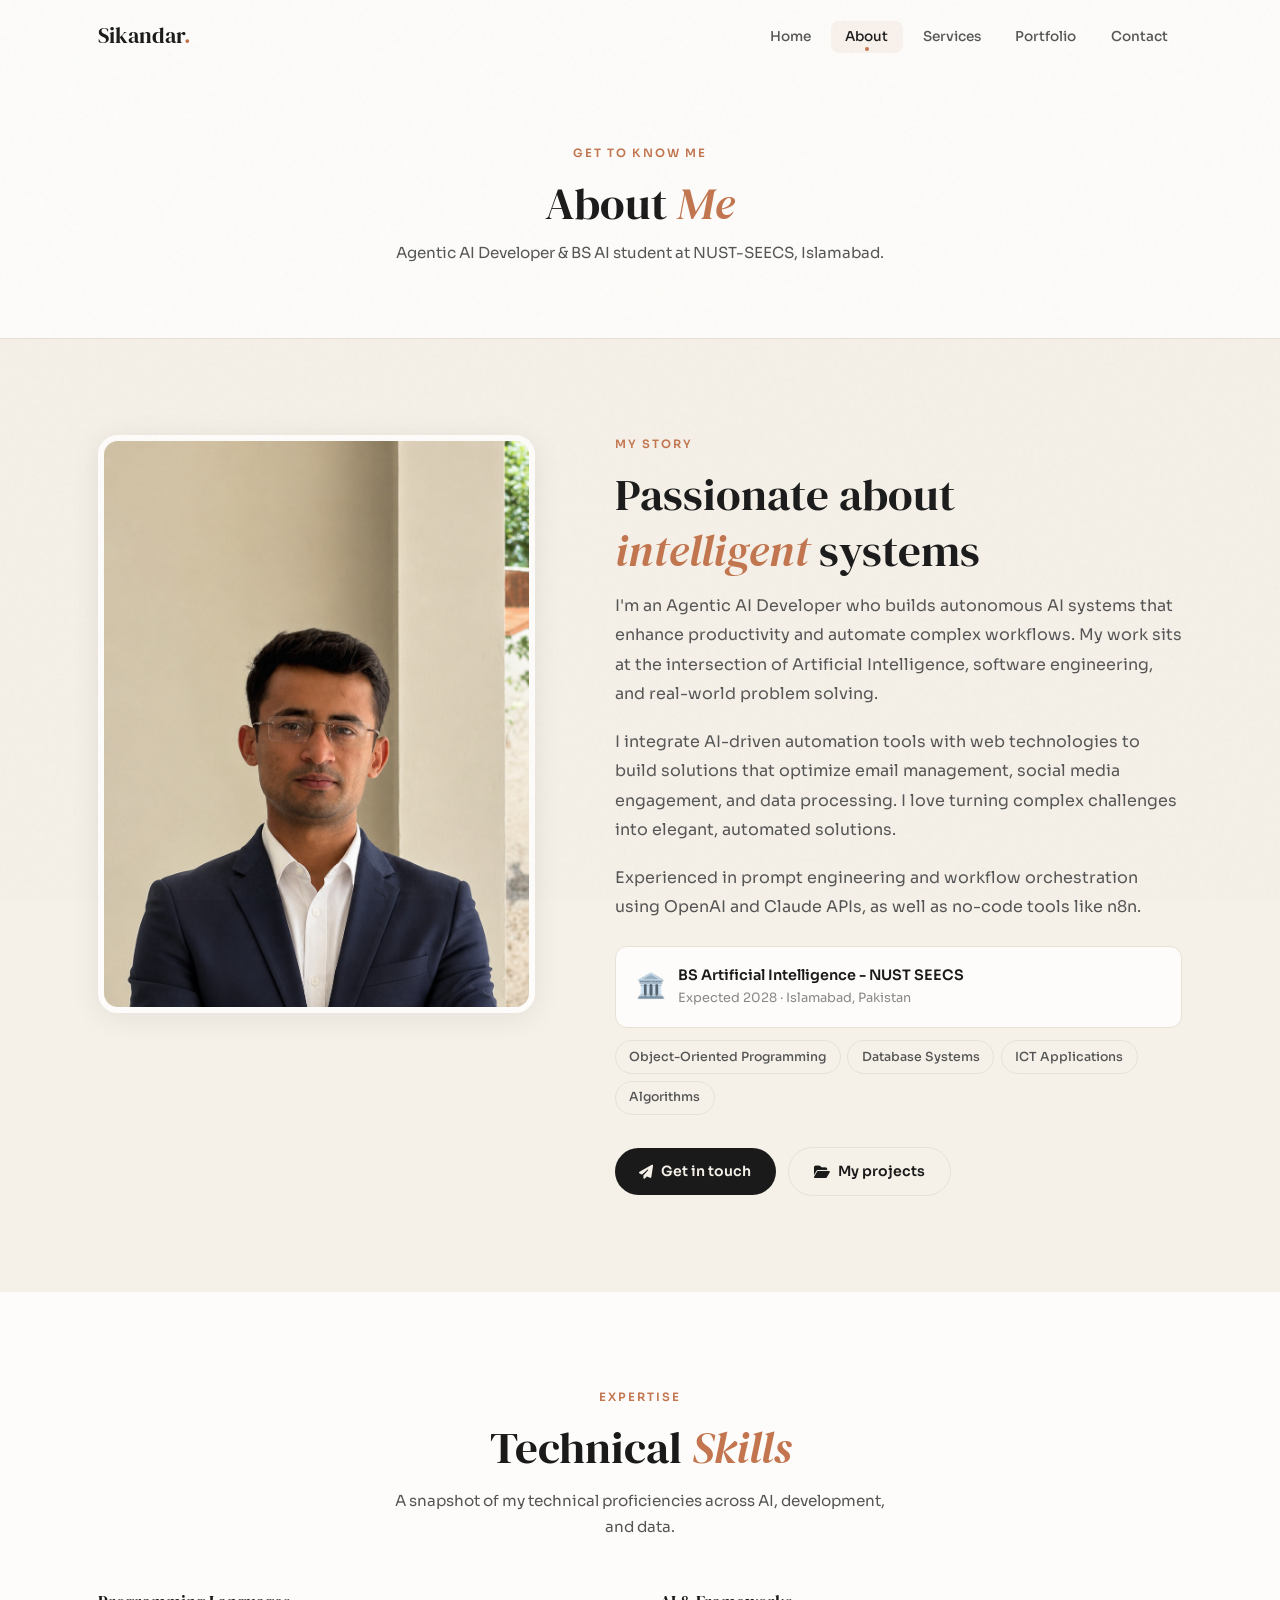
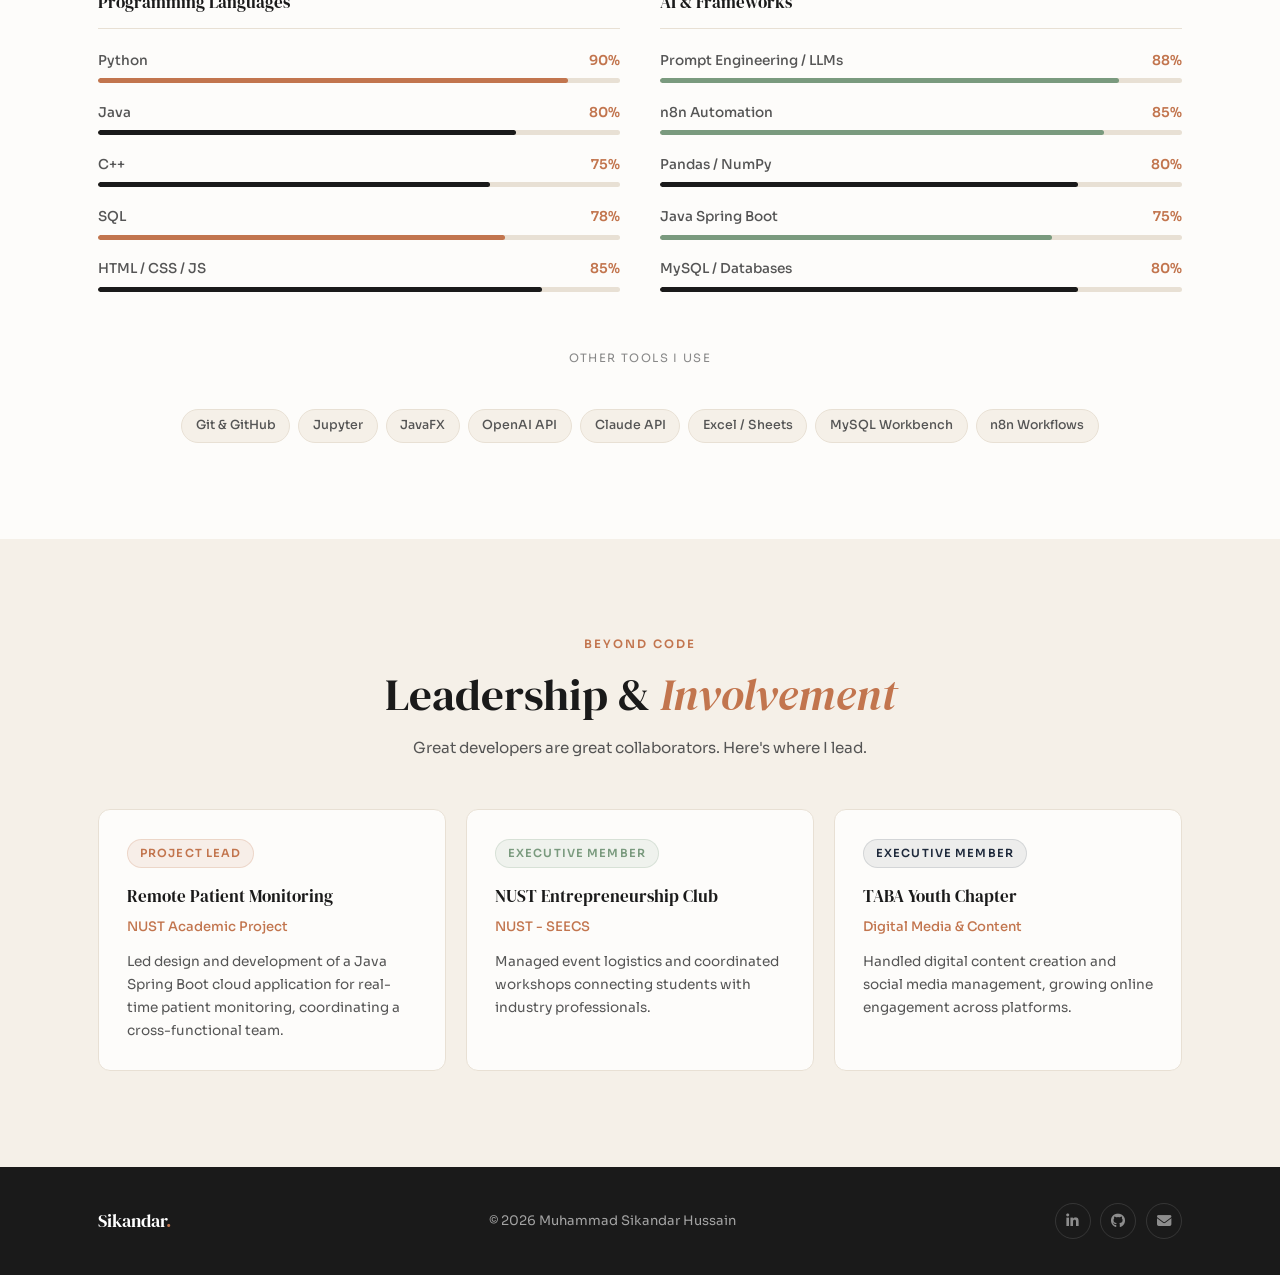
==== commit e53f33c0: "removed m dashes" ====
--- a/about.html
+++ b/about.html
@@ -3,8 +3,8 @@
 <head>
   <meta charset="UTF-8">
   <meta name="viewport" content="width=device-width, initial-scale=1.0">
-  <meta name="description" content="About Muhammad Sikandar Hussain — skills, education, and leadership at NUST-SEECS.">
-  <title>About — Sikandar Hussain</title>
+  <meta name="description" content="About Muhammad Sikandar Hussain - skills, education, and leadership at NUST-SEECS.">
+  <title>About - Sikandar Hussain</title>
   <link rel="stylesheet" href="style.css">
   <link rel="stylesheet" href="https://cdnjs.cloudflare.com/ajax/libs/font-awesome/6.4.0/css/all.min.css">
 </head>
@@ -62,8 +62,8 @@
             <div class="edu-pill" style="background:var(--warm-white);">
               <span class="icon">🏛️</span>
               <div class="info">
-                <h4>BS Artificial Intelligence — NUST SEECS</h4>
-                <p>GPA 3.15 · Expected 2028 · Islamabad, Pakistan</p>
+                <h4>BS Artificial Intelligence - NUST SEECS</h4>
+                <p>Expected 2028 · Islamabad, Pakistan</p>
               </div>
             </div>
             <div style="margin-top:.75rem; display:flex; flex-wrap:wrap; gap:.4rem;">
@@ -183,7 +183,7 @@
         <div class="lead-card reveal d2">
           <span class="role-tag sage">Executive Member</span>
           <h3>NUST Entrepreneurship Club</h3>
-          <p class="org">NUST — SEECS</p>
+          <p class="org">NUST - SEECS</p>
           <p>Managed event logistics and coordinated workshops connecting students with industry professionals.</p>
         </div>
         <div class="lead-card reveal d3">
--- a/style.css
+++ b/style.css
@@ -1,5 +1,5 @@
 /* ================================================================
-   SIKANDAR HUSSAIN — PORTFOLIO
+   SIKANDAR HUSSAIN - PORTFOLIO
    Warm Editorial Design · 2026
    ================================================================ */
 
@@ -7,34 +7,43 @@
 
 /* ── Tokens ── */
 :root {
-  --cream:       #f5f0e8;
+  --cream: #f5f0e8;
   --cream-light: #faf7f2;
-  --warm-white:  #fdfcfa;
-  --sand:        #e8e0d4;
-  --stone:       #d4cbbf;
-  --charcoal:    #1a1a1a;
-  --ink:         #2c2c2c;
-  --slate:       #555;
-  --muted:       #888;
-  --terracotta:  #c2754e;
-  --terra-light: rgba(194,117,78,.1);
-  --sage:        #7a9a7e;
-  --sage-light:  rgba(122,154,126,.1);
-  --navy:        #1e293b;
-
-  --font-sans:   'Sora', system-ui, sans-serif;
-  --font-serif:  'DM Serif Display', Georgia, serif;
-
-  --radius:      12px;
-  --radius-lg:   20px;
-  --shadow-soft: 0 2px 20px rgba(30,30,30,.06);
-  --shadow-card: 0 4px 30px rgba(30,30,30,.08);
-  --ease:        cubic-bezier(.4,0,.2,1);
+  --warm-white: #fdfcfa;
+  --sand: #e8e0d4;
+  --stone: #d4cbbf;
+  --charcoal: #1a1a1a;
+  --ink: #2c2c2c;
+  --slate: #555;
+  --muted: #888;
+  --terracotta: #c2754e;
+  --terra-light: rgba(194, 117, 78, .1);
+  --sage: #7a9a7e;
+  --sage-light: rgba(122, 154, 126, .1);
+  --navy: #1e293b;
+
+  --font-sans: 'Sora', system-ui, sans-serif;
+  --font-serif: 'DM Serif Display', Georgia, serif;
+
+  --radius: 12px;
+  --radius-lg: 20px;
+  --shadow-soft: 0 2px 20px rgba(30, 30, 30, .06);
+  --shadow-card: 0 4px 30px rgba(30, 30, 30, .08);
+  --ease: cubic-bezier(.4, 0, .2, 1);
 }
 
 /* ── Reset ── */
-*,*::before,*::after { margin:0; padding:0; box-sizing:border-box; }
-html { scroll-behavior:smooth; }
+*,
+*::before,
+*::after {
+  margin: 0;
+  padding: 0;
+  box-sizing: border-box;
+}
+
+html {
+  scroll-behavior: smooth;
+}
 
 body {
   font-family: var(--font-sans);
@@ -48,23 +57,48 @@
 /* Subtle noise texture */
 body::before {
   content: '';
-  position: fixed; inset:0; z-index: 9999;
+  position: fixed;
+  inset: 0;
+  z-index: 9999;
   pointer-events: none;
   opacity: .035;
   background-image: url("data:image/svg+xml,%3Csvg viewBox='0 0 256 256' xmlns='http://www.w3.org/2000/svg'%3E%3Cfilter id='n'%3E%3CfeTurbulence type='fractalNoise' baseFrequency='0.85' numOctaves='4' stitchTiles='stitch'/%3E%3C/filter%3E%3Crect width='100%25' height='100%25' filter='url(%23n)'/%3E%3C/svg%3E");
   background-repeat: repeat;
 }
 
-img { display:block; max-width:100%; }
-a   { text-decoration:none; color:inherit; }
-ul  { list-style:none; }
-
-.container { max-width:1140px; margin:0 auto; padding:0 28px; }
+img {
+  display: block;
+  max-width: 100%;
+}
+
+a {
+  text-decoration: none;
+  color: inherit;
+}
+
+ul {
+  list-style: none;
+}
+
+.container {
+  max-width: 1140px;
+  margin: 0 auto;
+  padding: 0 28px;
+}
 
 /* ── Scrollbar ── */
-::-webkit-scrollbar       { width:5px; }
-::-webkit-scrollbar-track { background:var(--cream); }
-::-webkit-scrollbar-thumb { background:var(--stone); border-radius:3px; }
+::-webkit-scrollbar {
+  width: 5px;
+}
+
+::-webkit-scrollbar-track {
+  background: var(--cream);
+}
+
+::-webkit-scrollbar-thumb {
+  background: var(--stone);
+  border-radius: 3px;
+}
 
 /* ================================================================
    TYPOGRAPHY
@@ -81,7 +115,7 @@
 
 .section-heading {
   font-family: var(--font-serif);
-  font-size: clamp(1.9rem,4vw,2.8rem);
+  font-size: clamp(1.9rem, 4vw, 2.8rem);
   font-weight: 400;
   color: var(--charcoal);
   line-height: 1.25;
@@ -104,28 +138,42 @@
    NAVIGATION
    ================================================================ */
 nav {
-  position: fixed; top:0; left:0; right:0; z-index:1000;
+  position: fixed;
+  top: 0;
+  left: 0;
+  right: 0;
+  z-index: 1000;
   padding: 1.1rem 0;
   transition: background .35s var(--ease), box-shadow .35s;
 }
 
 nav.scrolled {
-  background: rgba(245,240,232,.92);
+  background: rgba(245, 240, 232, .92);
   backdrop-filter: blur(16px);
   -webkit-backdrop-filter: blur(16px);
   box-shadow: 0 1px 0 var(--sand);
 }
 
-nav .container { display:flex; align-items:center; justify-content:space-between; }
+nav .container {
+  display: flex;
+  align-items: center;
+  justify-content: space-between;
+}
 
 .logo {
   font-family: var(--font-serif);
   font-size: 1.35rem;
   color: var(--charcoal);
 }
-.logo span { color: var(--terracotta); }
-
-.nav-links { display:flex; gap:.35rem; }
+
+.logo span {
+  color: var(--terracotta);
+}
+
+.nav-links {
+  display: flex;
+  gap: .35rem;
+}
 
 .nav-links a {
   font-size: .85rem;
@@ -140,38 +188,67 @@
 .nav-links a:hover,
 .nav-links a.active {
   color: var(--charcoal);
-  background: rgba(194,117,78,.08);
+  background: rgba(194, 117, 78, .08);
 }
 
 .nav-links a.active::after {
   content: '';
-  position: absolute; bottom:2px; left:50%; transform:translateX(-50%);
-  width: 4px; height: 4px;
+  position: absolute;
+  bottom: 2px;
+  left: 50%;
+  transform: translateX(-50%);
+  width: 4px;
+  height: 4px;
   background: var(--terracotta);
   border-radius: 50%;
 }
 
 /* Hamburger */
 .hamburger {
-  display:none; flex-direction:column; gap:5px; cursor:pointer;
-  border:none; background:transparent; padding:4px;
-}
+  display: none;
+  flex-direction: column;
+  gap: 5px;
+  cursor: pointer;
+  border: none;
+  background: transparent;
+  padding: 4px;
+}
+
 .hamburger span {
-  display:block; width:22px; height:2px;
-  background:var(--charcoal); border-radius:2px;
+  display: block;
+  width: 22px;
+  height: 2px;
+  background: var(--charcoal);
+  border-radius: 2px;
   transition: transform .3s, opacity .3s;
 }
-.hamburger.open span:nth-child(1) { transform:translateY(7px) rotate(45deg); }
-.hamburger.open span:nth-child(2) { opacity:0; }
-.hamburger.open span:nth-child(3) { transform:translateY(-7px) rotate(-45deg); }
+
+.hamburger.open span:nth-child(1) {
+  transform: translateY(7px) rotate(45deg);
+}
+
+.hamburger.open span:nth-child(2) {
+  opacity: 0;
+}
+
+.hamburger.open span:nth-child(3) {
+  transform: translateY(-7px) rotate(-45deg);
+}
 
 /* ================================================================
    BUTTONS
    ================================================================ */
 .btn {
-  display:inline-flex; align-items:center; gap:8px;
-  font-family:var(--font-sans); font-size:.88rem; font-weight:600;
-  padding:.72rem 1.55rem; border-radius:50px; border:none; cursor:pointer;
+  display: inline-flex;
+  align-items: center;
+  gap: 8px;
+  font-family: var(--font-sans);
+  font-size: .88rem;
+  font-weight: 600;
+  padding: .72rem 1.55rem;
+  border-radius: 50px;
+  border: none;
+  cursor: pointer;
   transition: transform .3s var(--ease), box-shadow .3s, background .3s;
 }
 
@@ -179,10 +256,11 @@
   background: var(--charcoal);
   color: var(--cream);
 }
+
 .btn-fill:hover {
   background: var(--terracotta);
   transform: translateY(-2px);
-  box-shadow: 0 8px 24px rgba(194,117,78,.25);
+  box-shadow: 0 8px 24px rgba(194, 117, 78, .25);
 }
 
 .btn-outline {
@@ -190,6 +268,7 @@
   color: var(--charcoal);
   border: 1.5px solid var(--sand);
 }
+
 .btn-outline:hover {
   border-color: var(--terracotta);
   color: var(--terracotta);
@@ -200,108 +279,120 @@
    SCROLL REVEAL
    ================================================================ */
 .reveal {
-  opacity:0; transform:translateY(24px);
+  opacity: 0;
+  transform: translateY(24px);
   transition: opacity .65s var(--ease), transform .65s var(--ease);
 }
-.reveal.vis { opacity:1; transform:translateY(0); }
-.d1 { transition-delay:.1s; }
-.d2 { transition-delay:.2s; }
-.d3 { transition-delay:.3s; }
-.d4 { transition-delay:.4s; }
+
+.reveal.vis {
+  opacity: 1;
+  transform: translateY(0);
+}
+
+.d1 {
+  transition-delay: .1s;
+}
+
+.d2 {
+  transition-delay: .2s;
+}
+
+.d3 {
+  transition-delay: .3s;
+}
+
+.d4 {
+  transition-delay: .4s;
+}
 
 /* ================================================================
    HERO
    ================================================================ */
 .hero {
-  min-height:100vh;
-  display:flex; align-items:center;
+  min-height: 100vh;
+  display: flex;
+  align-items: center;
   padding: 7rem 0 4rem;
 }
 
 .hero-grid {
-  display:grid;
+  display: grid;
   grid-template-columns: 1fr 420px;
   gap: 5rem;
-  align-items:center;
-}
-
-.hero-text { max-width:540px; }
+  align-items: center;
+}
+
+.hero-text {
+  max-width: 540px;
+}
 
 .hero-tag {
-  display:inline-block;
-  font-size:.72rem; font-weight:600;
-  letter-spacing:.14em; text-transform:uppercase;
-  color:var(--terracotta);
-  padding:.4rem 1rem;
-  border:1px solid rgba(194,117,78,.3);
-  border-radius:50px;
-  margin-bottom:1.5rem;
+  display: inline-block;
+  font-size: .72rem;
+  font-weight: 600;
+  letter-spacing: .14em;
+  text-transform: uppercase;
+  color: var(--terracotta);
+  padding: .4rem 1rem;
+  border: 1px solid rgba(194, 117, 78, .3);
+  border-radius: 50px;
+  margin-bottom: 1.5rem;
 }
 
 .hero-heading {
-  font-family:var(--font-serif);
-  font-size:clamp(2.4rem,5.5vw,3.6rem);
-  font-weight:400;
-  line-height:1.12;
-  color:var(--charcoal);
-  margin-bottom:1.25rem;
+  font-family: var(--font-serif);
+  font-size: clamp(2.4rem, 5.5vw, 3.6rem);
+  font-weight: 400;
+  line-height: 1.12;
+  color: var(--charcoal);
+  margin-bottom: 1.25rem;
 }
 
 .hero-heading em {
-  font-style:italic;
-  color:var(--terracotta);
+  font-style: italic;
+  color: var(--terracotta);
 }
 
 .hero-desc {
-  font-size:.98rem;
-  color:var(--slate);
-  line-height:1.8;
-  margin-bottom:2rem;
-  max-width:440px;
-}
-
-.hero-buttons { display:flex; gap:.75rem; flex-wrap:wrap; }
+  font-size: .98rem;
+  color: var(--slate);
+  line-height: 1.8;
+  margin-bottom: 2rem;
+  max-width: 440px;
+}
+
+.hero-buttons {
+  display: flex;
+  gap: .75rem;
+  flex-wrap: wrap;
+}
 
 /* Photo column */
 .hero-photo {
-  position:relative;
+  position: relative;
 }
 
 .hero-photo-frame {
   border-radius: var(--radius-lg);
-  overflow:hidden;
+  overflow: hidden;
   box-shadow: var(--shadow-card);
-  border: 6px solid var(--warm-white);
-  max-width:380px;
+  border: 8px solid var(--warm-white);
+  max-width: 380px;
+  transform: rotate(2.5deg);
+  transition: transform .4s var(--ease), box-shadow .4s var(--ease);
+}
+
+.hero-photo-frame:hover {
+  transform: rotate(0deg) translateY(-5px);
+  box-shadow: 0 12px 40px rgba(30, 30, 30, .12);
 }
 
 .hero-photo-frame img {
-  width:100%;
+  width: 100%;
   aspect-ratio: 3/4;
-  object-fit:cover;
-  object-position:top;
+  object-fit: cover;
+  object-position: top;
   filter: saturate(.92) contrast(1.02);
-}
-
-.hero-float-card {
-  position:absolute;
-  bottom:-16px; left:-32px;
-  background:var(--warm-white);
-  border: 1px solid var(--sand);
-  border-radius:var(--radius);
-  padding: .85rem 1.2rem;
-  display:flex; align-items:center; gap:10px;
-  box-shadow:var(--shadow-card);
-  animation: gentleFloat 5s ease-in-out infinite alternate;
-}
-
-.hero-float-card .emoji { font-size:1.3rem; }
-.hero-float-card .text { font-size:.78rem; color:var(--slate); line-height:1.4; }
-.hero-float-card .text strong { display:block; color:var(--charcoal); font-size:.88rem; }
-
-@keyframes gentleFloat {
-  0% { transform:translateY(0); }
-  100% { transform:translateY(-6px); }
 }
 
 /* ================================================================
@@ -313,65 +404,82 @@
 }
 
 .about-inner {
-  display:grid;
+  display: grid;
   grid-template-columns: 1fr 1fr;
   gap: 5rem;
-  align-items:center;
+  align-items: center;
 }
 
 .about-numbers {
-  display:grid;
+  display: grid;
   grid-template-columns: 1fr 1fr;
   gap: 1rem;
 }
 
 .num-card {
   background: var(--cream);
-  border:1px solid var(--sand);
-  border-radius:var(--radius);
-  padding:1.75rem;
-  text-align:center;
+  border: 1px solid var(--sand);
+  border-radius: var(--radius);
+  padding: 1.75rem;
+  text-align: center;
   transition: transform .3s var(--ease), box-shadow .3s;
 }
+
 .num-card:hover {
-  transform:translateY(-4px);
-  box-shadow:var(--shadow-card);
+  transform: translateY(-4px);
+  box-shadow: var(--shadow-card);
 }
 
 .num-card .number {
-  font-family:var(--font-serif);
-  font-size:2.4rem;
-  color:var(--terracotta);
-  display:block;
-  line-height:1;
-  margin-bottom:.4rem;
+  font-family: var(--font-serif);
+  font-size: 2.4rem;
+  color: var(--terracotta);
+  display: block;
+  line-height: 1;
+  margin-bottom: .4rem;
 }
 
 .num-card .label {
-  font-size:.75rem;
-  color:var(--muted);
-  text-transform:uppercase;
-  letter-spacing:.1em;
-  font-weight:600;
+  font-size: .75rem;
+  color: var(--muted);
+  text-transform: uppercase;
+  letter-spacing: .1em;
+  font-weight: 600;
 }
 
 .about-text p {
-  color:var(--slate);
-  line-height:1.85;
-  margin-bottom:1rem;
+  color: var(--slate);
+  line-height: 1.85;
+  margin-bottom: 1rem;
 }
 
 .edu-pill {
-  display:flex; align-items:center; gap:12px;
-  background:var(--cream);
-  border:1px solid var(--sand);
-  border-radius:var(--radius);
-  padding:1rem 1.25rem;
-  margin-top:1.5rem;
-}
-.edu-pill .icon { font-size:1.5rem; flex-shrink:0; }
-.edu-pill .info h4 { font-size:.9rem; font-weight:600; color:var(--charcoal); }
-.edu-pill .info p { font-size:.8rem; color:var(--muted); margin:0; }
+  display: flex;
+  align-items: center;
+  gap: 12px;
+  background: var(--cream);
+  border: 1px solid var(--sand);
+  border-radius: var(--radius);
+  padding: 1rem 1.25rem;
+  margin-top: 1.5rem;
+}
+
+.edu-pill .icon {
+  font-size: 1.5rem;
+  flex-shrink: 0;
+}
+
+.edu-pill .info h4 {
+  font-size: .9rem;
+  font-weight: 600;
+  color: var(--charcoal);
+}
+
+.edu-pill .info p {
+  font-size: .8rem;
+  color: var(--muted);
+  margin: 0;
+}
 
 /* ================================================================
    SERVICES
@@ -380,61 +488,73 @@
   padding: 6.5rem 0;
 }
 
-.services-head { text-align:center; margin-bottom:3rem; }
-.services-head .section-sub { margin:0 auto; }
+.services-head {
+  text-align: center;
+  margin-bottom: 3rem;
+}
+
+.services-head .section-sub {
+  margin: 0 auto;
+}
 
 .services-grid {
-  display:grid;
-  grid-template-columns: repeat(auto-fill,minmax(300px,1fr));
-  gap:1.25rem;
+  display: grid;
+  grid-template-columns: repeat(auto-fill, minmax(300px, 1fr));
+  gap: 1.25rem;
 }
 
 .svc-card {
-  background:var(--warm-white);
-  border:1px solid var(--sand);
-  border-radius:var(--radius);
-  padding:2rem;
+  background: var(--warm-white);
+  border: 1px solid var(--sand);
+  border-radius: var(--radius);
+  padding: 2rem;
   transition: transform .3s var(--ease), box-shadow .3s, border-color .3s;
 }
+
 .svc-card:hover {
-  transform:translateY(-6px);
-  box-shadow:var(--shadow-card);
-  border-color:var(--terracotta);
+  transform: translateY(-6px);
+  box-shadow: var(--shadow-card);
+  border-color: var(--terracotta);
 }
 
 .svc-icon {
-  width:44px; height:44px;
-  border-radius:10px;
-  display:flex; align-items:center; justify-content:center;
-  font-size:1.15rem;
-  margin-bottom:1.1rem;
-  color:var(--terracotta);
-  background:var(--terra-light);
-  border:1px solid rgba(194,117,78,.18);
-}
+  width: 44px;
+  height: 44px;
+  border-radius: 10px;
+  display: flex;
+  align-items: center;
+  justify-content: center;
+  font-size: 1.15rem;
+  margin-bottom: 1.1rem;
+  color: var(--terracotta);
+  background: var(--terra-light);
+  border: 1px solid rgba(194, 117, 78, .18);
+}
+
 .svc-card.sage .svc-icon {
-  color:var(--sage);
-  background:var(--sage-light);
-  border-color:rgba(122,154,126,.2);
-}
+  color: var(--sage);
+  background: var(--sage-light);
+  border-color: rgba(122, 154, 126, .2);
+}
+
 .svc-card.navy .svc-icon {
-  color:var(--navy);
-  background:rgba(30,41,59,.07);
-  border-color:rgba(30,41,59,.15);
+  color: var(--navy);
+  background: rgba(30, 41, 59, .07);
+  border-color: rgba(30, 41, 59, .15);
 }
 
 .svc-card h3 {
-  font-family:var(--font-serif);
-  font-size:1.12rem;
-  font-weight:400;
-  color:var(--charcoal);
-  margin-bottom:.5rem;
+  font-family: var(--font-serif);
+  font-size: 1.12rem;
+  font-weight: 400;
+  color: var(--charcoal);
+  margin-bottom: .5rem;
 }
 
 .svc-card p {
-  font-size:.88rem;
-  color:var(--slate);
-  line-height:1.7;
+  font-size: .88rem;
+  color: var(--slate);
+  line-height: 1.7;
 }
 
 /* ================================================================
@@ -442,505 +562,854 @@
    ================================================================ */
 .page-hero {
   padding: 9rem 0 4.5rem;
-  background:var(--warm-white);
-  text-align:center;
-  border-bottom:1px solid var(--sand);
-}
-
-.page-hero .section-heading { margin-bottom:.5rem; }
-.page-hero .section-sub { margin:0 auto; }
+  background: var(--warm-white);
+  text-align: center;
+  border-bottom: 1px solid var(--sand);
+}
+
+.page-hero .section-heading {
+  margin-bottom: .5rem;
+}
+
+.page-hero .section-sub {
+  margin: 0 auto;
+}
 
 /* ================================================================
    ABOUT PAGE
    ================================================================ */
-.about-main { padding:6rem 0; }
+.about-main {
+  padding: 6rem 0;
+}
 
 .about-layout {
-  display:grid;
-  grid-template-columns:1fr 1.3fr;
-  gap:5rem;
-  align-items:start;
-}
-
-.about-photo-col { position:sticky; top:100px; }
+  display: grid;
+  grid-template-columns: 1fr 1.3fr;
+  gap: 5rem;
+  align-items: start;
+}
+
+.about-photo-col {
+  position: sticky;
+  top: 100px;
+}
 
 .about-photo-wrap {
-  border-radius:var(--radius-lg);
-  overflow:hidden;
-  box-shadow:var(--shadow-card);
-  border:6px solid var(--warm-white);
-}
+  border-radius: var(--radius-lg);
+  overflow: hidden;
+  box-shadow: var(--shadow-card);
+  border: 6px solid var(--warm-white);
+}
+
 .about-photo-wrap img {
-  width:100%;
-  aspect-ratio:3/4;
-  object-fit:cover;
-  object-position:top;
+  width: 100%;
+  aspect-ratio: 3/4;
+  object-fit: cover;
+  object-position: top;
 }
 
 .about-text p {
-  color:var(--slate);
-  line-height:1.85;
-  margin-bottom:1.1rem;
-}
-
-.about-text .section-label { margin-top:0; }
+  color: var(--slate);
+  line-height: 1.85;
+  margin-bottom: 1.1rem;
+}
+
+.about-text .section-label {
+  margin-top: 0;
+}
 
 /* Skills */
-.skills-band { padding:6rem 0; background:var(--warm-white); }
+.skills-band {
+  padding: 6rem 0;
+  background: var(--warm-white);
+}
 
 .skills-cols {
-  display:grid;
-  grid-template-columns:1fr 1fr;
-  gap:2.5rem;
-  margin-top:3rem;
+  display: grid;
+  grid-template-columns: 1fr 1fr;
+  gap: 2.5rem;
+  margin-top: 3rem;
 }
 
 .skill-group h3 {
-  font-family:var(--font-serif);
-  font-size:1.05rem; font-weight:400;
-  color:var(--charcoal);
-  margin-bottom:1.25rem;
-  padding-bottom:.65rem;
-  border-bottom:1px solid var(--sand);
-}
-
-.skill-row { margin-bottom:1.1rem; }
-.skill-row .top { display:flex; justify-content:space-between; margin-bottom:.4rem; }
-.skill-row .top span { font-size:.85rem; color:var(--slate); font-weight:500; }
-.skill-row .top .pct { color:var(--terracotta); font-weight:600; }
+  font-family: var(--font-serif);
+  font-size: 1.05rem;
+  font-weight: 400;
+  color: var(--charcoal);
+  margin-bottom: 1.25rem;
+  padding-bottom: .65rem;
+  border-bottom: 1px solid var(--sand);
+}
+
+.skill-row {
+  margin-bottom: 1.1rem;
+}
+
+.skill-row .top {
+  display: flex;
+  justify-content: space-between;
+  margin-bottom: .4rem;
+}
+
+.skill-row .top span {
+  font-size: .85rem;
+  color: var(--slate);
+  font-weight: 500;
+}
+
+.skill-row .top .pct {
+  color: var(--terracotta);
+  font-weight: 600;
+}
 
 .bar-track {
-  height:5px; background:var(--sand); border-radius:3px; overflow:hidden;
-}
+  height: 5px;
+  background: var(--sand);
+  border-radius: 3px;
+  overflow: hidden;
+}
+
 .bar-fill {
-  height:100%; border-radius:3px;
-  background:var(--charcoal);
-  width:0;
-  transition:width 1.1s var(--ease);
-}
-.bar-fill.terra { background:var(--terracotta); }
-.bar-fill.sage  { background:var(--sage); }
+  height: 100%;
+  border-radius: 3px;
+  background: var(--charcoal);
+  width: 0;
+  transition: width 1.1s var(--ease);
+}
+
+.bar-fill.terra {
+  background: var(--terracotta);
+}
+
+.bar-fill.sage {
+  background: var(--sage);
+}
 
 .tool-tags {
-  display:flex; flex-wrap:wrap; gap:.5rem;
-  margin-top:2.5rem;
-  justify-content:center;
-}
+  display: flex;
+  flex-wrap: wrap;
+  gap: .5rem;
+  margin-top: 2.5rem;
+  justify-content: center;
+}
+
 .tool-tag {
-  padding:.35rem .85rem;
-  font-size:.78rem; font-weight:500;
-  color:var(--slate);
-  background:var(--cream);
-  border:1px solid var(--sand);
-  border-radius:50px;
+  padding: .35rem .85rem;
+  font-size: .78rem;
+  font-weight: 500;
+  color: var(--slate);
+  background: var(--cream);
+  border: 1px solid var(--sand);
+  border-radius: 50px;
 }
 
 /* Leadership */
-.leadership-band { padding:6rem 0; }
+.leadership-band {
+  padding: 6rem 0;
+}
 
 .lead-grid {
-  display:grid;
-  grid-template-columns:repeat(auto-fill,minmax(300px,1fr));
-  gap:1.25rem;
-  margin-top:3rem;
+  display: grid;
+  grid-template-columns: repeat(auto-fill, minmax(300px, 1fr));
+  gap: 1.25rem;
+  margin-top: 3rem;
 }
 
 .lead-card {
-  background:var(--warm-white);
-  border:1px solid var(--sand);
-  border-radius:var(--radius);
-  padding:1.75rem;
+  background: var(--warm-white);
+  border: 1px solid var(--sand);
+  border-radius: var(--radius);
+  padding: 1.75rem;
   transition: transform .3s var(--ease), box-shadow .3s;
 }
-.lead-card:hover { transform:translateY(-4px); box-shadow:var(--shadow-card); }
+
+.lead-card:hover {
+  transform: translateY(-4px);
+  box-shadow: var(--shadow-card);
+}
 
 .role-tag {
-  display:inline-block;
-  padding:.25rem .75rem;
-  font-size:.7rem; font-weight:600;
-  text-transform:uppercase; letter-spacing:.1em;
-  border-radius:50px;
-  margin-bottom:.85rem;
-}
-.role-tag.terra { color:var(--terracotta); background:var(--terra-light); border:1px solid rgba(194,117,78,.2); }
-.role-tag.sage  { color:var(--sage);       background:var(--sage-light);  border:1px solid rgba(122,154,126,.2); }
-.role-tag.navy  { color:var(--navy);       background:rgba(30,41,59,.07); border:1px solid rgba(30,41,59,.12); }
-
-.lead-card h3 { font-family:var(--font-serif); font-size:1.08rem; font-weight:400; color:var(--charcoal); margin-bottom:.3rem; }
-.lead-card .org { font-size:.82rem; color:var(--terracotta); font-weight:500; margin-bottom:.7rem; }
-.lead-card p   { font-size:.85rem; color:var(--slate); line-height:1.7; }
+  display: inline-block;
+  padding: .25rem .75rem;
+  font-size: .7rem;
+  font-weight: 600;
+  text-transform: uppercase;
+  letter-spacing: .1em;
+  border-radius: 50px;
+  margin-bottom: .85rem;
+}
+
+.role-tag.terra {
+  color: var(--terracotta);
+  background: var(--terra-light);
+  border: 1px solid rgba(194, 117, 78, .2);
+}
+
+.role-tag.sage {
+  color: var(--sage);
+  background: var(--sage-light);
+  border: 1px solid rgba(122, 154, 126, .2);
+}
+
+.role-tag.navy {
+  color: var(--navy);
+  background: rgba(30, 41, 59, .07);
+  border: 1px solid rgba(30, 41, 59, .12);
+}
+
+.lead-card h3 {
+  font-family: var(--font-serif);
+  font-size: 1.08rem;
+  font-weight: 400;
+  color: var(--charcoal);
+  margin-bottom: .3rem;
+}
+
+.lead-card .org {
+  font-size: .82rem;
+  color: var(--terracotta);
+  font-weight: 500;
+  margin-bottom: .7rem;
+}
+
+.lead-card p {
+  font-size: .85rem;
+  color: var(--slate);
+  line-height: 1.7;
+}
 
 /* ================================================================
    PROJECTS
    ================================================================ */
-.projects-band { padding:6rem 0; }
+.projects-band {
+  padding: 6rem 0;
+}
 
 .filter-row {
-  display:flex; justify-content:center; gap:.4rem;
-  margin-top:1.5rem; flex-wrap:wrap;
-}
+  display: flex;
+  justify-content: center;
+  gap: .4rem;
+  margin-top: 1.5rem;
+  flex-wrap: wrap;
+}
+
 .filter-btn {
-  padding:.45rem 1.15rem;
-  font-size:.82rem; font-weight:500;
-  color:var(--slate);
-  background:var(--cream);
-  border:1px solid var(--sand);
-  border-radius:50px;
-  cursor:pointer;
-  transition:all .25s;
-}
+  padding: .45rem 1.15rem;
+  font-size: .82rem;
+  font-weight: 500;
+  color: var(--slate);
+  background: var(--cream);
+  border: 1px solid var(--sand);
+  border-radius: 50px;
+  cursor: pointer;
+  transition: all .25s;
+}
+
 .filter-btn:hover,
 .filter-btn.active {
-  color:var(--charcoal);
-  background:var(--terra-light);
-  border-color:rgba(194,117,78,.3);
+  color: var(--charcoal);
+  background: var(--terra-light);
+  border-color: rgba(194, 117, 78, .3);
 }
 
 .proj-grid {
-  display:grid;
-  grid-template-columns:repeat(auto-fill,minmax(330px,1fr));
-  gap:1.25rem;
-  margin-top:2.5rem;
+  display: grid;
+  grid-template-columns: repeat(auto-fill, minmax(330px, 1fr));
+  gap: 1.25rem;
+  margin-top: 2.5rem;
 }
 
 .proj-card {
-  background:var(--warm-white);
-  border:1px solid var(--sand);
-  border-radius:var(--radius);
-  overflow:hidden;
-  transition:transform .3s var(--ease), box-shadow .3s;
-}
-.proj-card:hover { transform:translateY(-6px); box-shadow:var(--shadow-card); }
-.proj-card.hidden { display:none; }
+  background: var(--warm-white);
+  border: 1px solid var(--sand);
+  border-radius: var(--radius);
+  overflow: hidden;
+  transition: transform .3s var(--ease), box-shadow .3s;
+}
+
+.proj-card:hover {
+  transform: translateY(-6px);
+  box-shadow: var(--shadow-card);
+}
+
+.proj-card.hidden {
+  display: none;
+}
 
 .proj-thumb {
-  position:relative; height:200px; overflow:hidden;
-}
+  position: relative;
+  height: 200px;
+  overflow: hidden;
+}
+
 .proj-thumb img {
-  width:100%; height:100%; object-fit:cover;
-  transition:transform .45s var(--ease);
-}
-.proj-card:hover .proj-thumb img { transform:scale(1.04); }
+  width: 100%;
+  height: 100%;
+  object-fit: cover;
+  transition: transform .45s var(--ease);
+}
+
+.proj-card:hover .proj-thumb img {
+  transform: scale(1.04);
+}
 
 .proj-thumb-overlay {
-  position:absolute; inset:0;
-  background:linear-gradient(transparent 40%,rgba(26,26,26,.75));
-  display:flex; align-items:flex-end; padding:1.1rem;
-  opacity:0; transition:opacity .3s;
-}
-.proj-card:hover .proj-thumb-overlay { opacity:1; }
+  position: absolute;
+  inset: 0;
+  background: linear-gradient(transparent 40%, rgba(26, 26, 26, .75));
+  display: flex;
+  align-items: flex-end;
+  padding: 1.1rem;
+  opacity: 0;
+  transition: opacity .3s;
+}
+
+.proj-card:hover .proj-thumb-overlay {
+  opacity: 1;
+}
 
 .proj-thumb-overlay a {
-  display:inline-flex; align-items:center; gap:5px;
-  padding:.35rem .8rem;
-  font-size:.78rem; font-weight:600;
-  background:rgba(255,255,255,.2);
-  backdrop-filter:blur(6px);
-  border:1px solid rgba(255,255,255,.3);
-  border-radius:50px;
-  color:#fff;
-  margin-right:.45rem;
-  transition:background .2s;
-}
-.proj-thumb-overlay a:hover { background:var(--terracotta); }
-
-.proj-body { padding:1.4rem; }
+  display: inline-flex;
+  align-items: center;
+  gap: 5px;
+  padding: .35rem .8rem;
+  font-size: .78rem;
+  font-weight: 600;
+  background: rgba(255, 255, 255, .2);
+  backdrop-filter: blur(6px);
+  border: 1px solid rgba(255, 255, 255, .3);
+  border-radius: 50px;
+  color: #fff;
+  margin-right: .45rem;
+  transition: background .2s;
+}
+
+.proj-thumb-overlay a:hover {
+  background: var(--terracotta);
+}
+
+.proj-body {
+  padding: 1.4rem;
+}
 
 .proj-meta {
-  display:flex; justify-content:space-between; align-items:center;
-  margin-bottom:.4rem;
-}
+  display: flex;
+  justify-content: space-between;
+  align-items: center;
+  margin-bottom: .4rem;
+}
+
 .proj-cat {
-  font-size:.7rem; font-weight:600;
-  text-transform:uppercase; letter-spacing:.1em;
-  color:var(--terracotta);
-}
+  font-size: .7rem;
+  font-weight: 600;
+  text-transform: uppercase;
+  letter-spacing: .1em;
+  color: var(--terracotta);
+}
+
 .feat-badge {
-  display:flex; align-items:center; gap:4px;
-  font-size:.68rem; font-weight:600;
-  color:var(--sage);
-  background:var(--sage-light);
-  border:1px solid rgba(122,154,126,.2);
-  padding:.18rem .6rem; border-radius:50px;
+  display: flex;
+  align-items: center;
+  gap: 4px;
+  font-size: .68rem;
+  font-weight: 600;
+  color: var(--sage);
+  background: var(--sage-light);
+  border: 1px solid rgba(122, 154, 126, .2);
+  padding: .18rem .6rem;
+  border-radius: 50px;
 }
 
 .proj-body h3 {
-  font-family:var(--font-serif);
-  font-size:1.08rem; font-weight:400;
-  color:var(--charcoal); margin-bottom:.4rem;
-}
+  font-family: var(--font-serif);
+  font-size: 1.08rem;
+  font-weight: 400;
+  color: var(--charcoal);
+  margin-bottom: .4rem;
+}
+
 .proj-body p {
-  font-size:.85rem; color:var(--slate);
-  line-height:1.65; margin-bottom:1rem;
-}
-
-.proj-tags { display:flex; flex-wrap:wrap; gap:.35rem; }
+  font-size: .85rem;
+  color: var(--slate);
+  line-height: 1.65;
+  margin-bottom: 1rem;
+}
+
+.proj-tags {
+  display: flex;
+  flex-wrap: wrap;
+  gap: .35rem;
+}
+
 .ptag {
-  padding:.22rem .65rem;
-  font-size:.72rem; font-weight:500;
-  color:var(--slate);
-  background:var(--cream);
-  border:1px solid var(--sand);
-  border-radius:50px;
+  padding: .22rem .65rem;
+  font-size: .72rem;
+  font-weight: 500;
+  color: var(--slate);
+  background: var(--cream);
+  border: 1px solid var(--sand);
+  border-radius: 50px;
 }
 
 /* CTA */
 .cta-band {
-  padding:5rem 0;
-  background:var(--warm-white);
-  text-align:center;
-  border-top:1px solid var(--sand);
-}
-.cta-band .section-heading { margin-bottom:.5rem; }
-.cta-band .section-sub { margin:0 auto 2rem; }
+  padding: 5rem 0;
+  background: var(--warm-white);
+  text-align: center;
+  border-top: 1px solid var(--sand);
+}
+
+.cta-band .section-heading {
+  margin-bottom: .5rem;
+}
+
+.cta-band .section-sub {
+  margin: 0 auto 2rem;
+}
 
 /* ================================================================
-   SERVICES PAGE — PROCESS
+   SERVICES PAGE - PROCESS
    ================================================================ */
 .process-band {
-  padding:6rem 0;
-  background:var(--warm-white);
-  text-align:center;
+  padding: 6rem 0;
+  background: var(--warm-white);
+  text-align: center;
 }
 
 .process-steps {
-  display:grid;
-  grid-template-columns:repeat(4,1fr);
-  gap:1.25rem;
-  margin-top:3rem;
-  position:relative;
-}
+  display: grid;
+  grid-template-columns: repeat(4, 1fr);
+  gap: 1.25rem;
+  margin-top: 3rem;
+  position: relative;
+}
+
 .process-steps::before {
-  content:'';
-  position:absolute; top:24px;
-  left:calc(12.5% + 24px); right:calc(12.5% + 24px);
-  height:1px;
-  background:var(--sand);
-}
-
-.step { text-align:center; padding:1rem .75rem; }
+  content: '';
+  position: absolute;
+  top: 24px;
+  left: calc(12.5% + 24px);
+  right: calc(12.5% + 24px);
+  height: 1px;
+  background: var(--sand);
+}
+
+.step {
+  text-align: center;
+  padding: 1rem .75rem;
+}
+
 .step-num {
-  width:48px; height:48px;
-  border-radius:50%;
-  background:var(--charcoal);
-  color:var(--cream);
-  font-family:var(--font-serif);
-  font-size:1.1rem;
-  display:flex; align-items:center; justify-content:center;
-  margin:0 auto 1rem;
-  position:relative;
-  z-index:1;
-}
-.step h3 { font-family:var(--font-serif); font-size:.98rem; font-weight:400; color:var(--charcoal); margin-bottom:.35rem; }
-.step p  { font-size:.82rem; color:var(--slate); line-height:1.65; }
+  width: 48px;
+  height: 48px;
+  border-radius: 50%;
+  background: var(--charcoal);
+  color: var(--cream);
+  font-family: var(--font-serif);
+  font-size: 1.1rem;
+  display: flex;
+  align-items: center;
+  justify-content: center;
+  margin: 0 auto 1rem;
+  position: relative;
+  z-index: 1;
+}
+
+.step h3 {
+  font-family: var(--font-serif);
+  font-size: .98rem;
+  font-weight: 400;
+  color: var(--charcoal);
+  margin-bottom: .35rem;
+}
+
+.step p {
+  font-size: .82rem;
+  color: var(--slate);
+  line-height: 1.65;
+}
 
 /* ================================================================
    CONTACT
    ================================================================ */
-.contact-band { padding:6rem 0; }
+.contact-band {
+  padding: 6rem 0;
+}
 
 .contact-grid {
-  display:grid;
-  grid-template-columns:1fr 1.5fr;
-  gap:4rem;
-  align-items:start;
-  margin-top:3rem;
+  display: grid;
+  grid-template-columns: 1fr 1.5fr;
+  gap: 4rem;
+  align-items: start;
+  margin-top: 3rem;
 }
 
 .contact-info h3 {
-  font-family:var(--font-serif);
-  font-size:1.4rem; font-weight:400;
-  color:var(--charcoal);
-  margin-bottom:.85rem;
-}
-.contact-info > p { color:var(--slate); line-height:1.8; margin-bottom:1.75rem; }
+  font-family: var(--font-serif);
+  font-size: 1.4rem;
+  font-weight: 400;
+  color: var(--charcoal);
+  margin-bottom: .85rem;
+}
+
+.contact-info>p {
+  color: var(--slate);
+  line-height: 1.8;
+  margin-bottom: 1.75rem;
+}
 
 .ci-item {
-  display:flex; align-items:center; gap:1rem;
-  padding:.85rem 1.1rem;
-  background:var(--warm-white);
-  border:1px solid var(--sand);
-  border-radius:var(--radius);
-  margin-bottom:.75rem;
-  transition:transform .25s var(--ease);
-}
-.ci-item:hover { transform:translateX(4px); }
+  display: flex;
+  align-items: center;
+  gap: 1rem;
+  padding: .85rem 1.1rem;
+  background: var(--warm-white);
+  border: 1px solid var(--sand);
+  border-radius: var(--radius);
+  margin-bottom: .75rem;
+  transition: transform .25s var(--ease);
+}
+
+.ci-item:hover {
+  transform: translateX(4px);
+}
 
 .ci-icon {
-  width:40px; height:40px; border-radius:10px;
-  display:flex; align-items:center; justify-content:center;
-  font-size:.95rem; flex-shrink:0;
-  color:#fff;
-  background:var(--charcoal);
-}
-.ci-icon.terra { background:var(--terracotta); }
-.ci-icon.sage  { background:var(--sage); }
-.ci-icon.navy  { background:var(--navy); }
-
-.ci-text .lbl { font-size:.7rem; color:var(--muted); text-transform:uppercase; letter-spacing:.08em; }
-.ci-text .val { font-size:.88rem; color:var(--charcoal); font-weight:500; }
-
-.socials-row { display:flex; gap:.6rem; margin-top:1.5rem; flex-wrap:wrap; }
+  width: 40px;
+  height: 40px;
+  border-radius: 10px;
+  display: flex;
+  align-items: center;
+  justify-content: center;
+  font-size: .95rem;
+  flex-shrink: 0;
+  color: #fff;
+  background: var(--charcoal);
+}
+
+.ci-icon.terra {
+  background: var(--terracotta);
+}
+
+.ci-icon.sage {
+  background: var(--sage);
+}
+
+.ci-icon.navy {
+  background: var(--navy);
+}
+
+.ci-text .lbl {
+  font-size: .7rem;
+  color: var(--muted);
+  text-transform: uppercase;
+  letter-spacing: .08em;
+}
+
+.ci-text .val {
+  font-size: .88rem;
+  color: var(--charcoal);
+  font-weight: 500;
+}
+
+.socials-row {
+  display: flex;
+  gap: .6rem;
+  margin-top: 1.5rem;
+  flex-wrap: wrap;
+}
+
 .soc-pill {
-  display:inline-flex; align-items:center; gap:6px;
-  padding:.4rem 1rem;
-  font-size:.82rem; font-weight:600;
-  color:var(--slate);
-  background:var(--cream);
-  border:1px solid var(--sand);
-  border-radius:50px;
-  transition:all .25s;
-}
+  display: inline-flex;
+  align-items: center;
+  gap: 6px;
+  padding: .4rem 1rem;
+  font-size: .82rem;
+  font-weight: 600;
+  color: var(--slate);
+  background: var(--cream);
+  border: 1px solid var(--sand);
+  border-radius: 50px;
+  transition: all .25s;
+}
+
 .soc-pill:hover {
-  color:var(--terracotta);
-  border-color:rgba(194,117,78,.3);
-  transform:translateY(-2px);
+  color: var(--terracotta);
+  border-color: rgba(194, 117, 78, .3);
+  transform: translateY(-2px);
 }
 
 .avail-notice {
-  margin-top:1.5rem;
-  padding:.9rem 1.1rem;
-  background:var(--sage-light);
-  border:1px solid rgba(122,154,126,.2);
-  border-radius:var(--radius);
-  font-size:.84rem;
-  color:var(--sage);
-  display:flex; align-items:center; gap:8px;
-}
-.avail-notice strong { color:#5a845e; }
+  margin-top: 1.5rem;
+  padding: .9rem 1.1rem;
+  background: var(--sage-light);
+  border: 1px solid rgba(122, 154, 126, .2);
+  border-radius: var(--radius);
+  font-size: .84rem;
+  color: var(--sage);
+  display: flex;
+  align-items: center;
+  gap: 8px;
+}
+
+.avail-notice strong {
+  color: #5a845e;
+}
 
 /* Contact form */
 .form-card {
-  background:var(--warm-white);
-  border:1px solid var(--sand);
-  border-radius:var(--radius-lg);
-  padding:2.5rem;
-}
+  background: var(--warm-white);
+  border: 1px solid var(--sand);
+  border-radius: var(--radius-lg);
+  padding: 2.5rem;
+}
+
 .form-card h3 {
-  font-family:var(--font-serif);
-  font-size:1.2rem; font-weight:400;
-  color:var(--charcoal);
-  margin-bottom:1.75rem;
-}
-
-.form-row { display:grid; grid-template-columns:1fr 1fr; gap:1rem; }
-.form-group { margin-bottom:1.1rem; }
+  font-family: var(--font-serif);
+  font-size: 1.2rem;
+  font-weight: 400;
+  color: var(--charcoal);
+  margin-bottom: 1.75rem;
+}
+
+.form-row {
+  display: grid;
+  grid-template-columns: 1fr 1fr;
+  gap: 1rem;
+}
+
+.form-group {
+  margin-bottom: 1.1rem;
+}
+
 .form-group label {
-  display:block;
-  font-size:.75rem; font-weight:600;
-  color:var(--slate);
-  text-transform:uppercase;
-  letter-spacing:.08em;
-  margin-bottom:.4rem;
-}
+  display: block;
+  font-size: .75rem;
+  font-weight: 600;
+  color: var(--slate);
+  text-transform: uppercase;
+  letter-spacing: .08em;
+  margin-bottom: .4rem;
+}
+
 .form-group input,
 .form-group textarea,
 .form-group select {
-  width:100%;
-  padding:.8rem 1rem;
-  background:var(--cream);
-  border:1px solid var(--sand);
-  border-radius:8px;
-  font-family:var(--font-sans);
-  font-size:.9rem;
-  color:var(--charcoal);
+  width: 100%;
+  padding: .8rem 1rem;
+  background: var(--cream);
+  border: 1px solid var(--sand);
+  border-radius: 8px;
+  font-family: var(--font-sans);
+  font-size: .9rem;
+  color: var(--charcoal);
   transition: border-color .25s, box-shadow .25s;
-  outline:none;
-}
+  outline: none;
+}
+
 .form-group input::placeholder,
-.form-group textarea::placeholder { color:var(--stone); }
+.form-group textarea::placeholder {
+  color: var(--stone);
+}
+
 .form-group input:focus,
 .form-group textarea:focus,
 .form-group select:focus {
-  border-color:var(--terracotta);
-  box-shadow:0 0 0 3px rgba(194,117,78,.1);
-}
-.form-group textarea { resize:vertical; min-height:120px; }
-.form-group select { -webkit-appearance:none; appearance:none; cursor:pointer; }
-
-.btn-submit { width:100%; justify-content:center; padding:.85rem; }
+  border-color: var(--terracotta);
+  box-shadow: 0 0 0 3px rgba(194, 117, 78, .1);
+}
+
+.form-group textarea {
+  resize: vertical;
+  min-height: 120px;
+}
+
+.form-group select {
+  -webkit-appearance: none;
+  appearance: none;
+  cursor: pointer;
+}
+
+.btn-submit {
+  width: 100%;
+  justify-content: center;
+  padding: .85rem;
+}
 
 /* ================================================================
    FOOTER
    ================================================================ */
 footer {
-  background:var(--charcoal);
-  color:rgba(255,255,255,.6);
-  padding:2.25rem 0;
-}
+  background: var(--charcoal);
+  color: rgba(255, 255, 255, .6);
+  padding: 2.25rem 0;
+}
+
 .footer-inner {
-  display:flex; align-items:center; justify-content:space-between;
-  flex-wrap:wrap; gap:1rem;
-}
+  display: flex;
+  align-items: center;
+  justify-content: space-between;
+  flex-wrap: wrap;
+  gap: 1rem;
+}
+
 .footer-logo {
-  font-family:var(--font-serif);
-  font-size:1.15rem;
-  color:#fff;
-}
-.footer-logo span { color:var(--terracotta); }
-.footer-copy { font-size:.82rem; }
-
-.footer-socials { display:flex; gap:.6rem; }
+  font-family: var(--font-serif);
+  font-size: 1.15rem;
+  color: #fff;
+}
+
+.footer-logo span {
+  color: var(--terracotta);
+}
+
+.footer-copy {
+  font-size: .82rem;
+}
+
+.footer-socials {
+  display: flex;
+  gap: .6rem;
+}
+
 .footer-socials a {
-  width:36px; height:36px; border-radius:50%;
-  display:flex; align-items:center; justify-content:center;
-  font-size:.9rem;
-  color:rgba(255,255,255,.5);
-  border:1px solid rgba(255,255,255,.12);
-  transition:all .25s;
-}
+  width: 36px;
+  height: 36px;
+  border-radius: 50%;
+  display: flex;
+  align-items: center;
+  justify-content: center;
+  font-size: .9rem;
+  color: rgba(255, 255, 255, .5);
+  border: 1px solid rgba(255, 255, 255, .12);
+  transition: all .25s;
+}
+
 .footer-socials a:hover {
-  color:var(--terracotta);
-  border-color:var(--terracotta);
-  transform:translateY(-2px);
+  color: var(--terracotta);
+  border-color: var(--terracotta);
+  transform: translateY(-2px);
 }
 
 /* ================================================================
    RESPONSIVE
    ================================================================ */
 @media(max-width:1024px) {
-  .hero-grid, .about-inner, .about-layout, .contact-grid {
-    grid-template-columns:1fr; gap:3rem;
-  }
-  .hero-photo { order:-1; display:flex; justify-content:center; }
-  .hero-photo-frame { max-width:320px; }
-  .hero-text { text-align:center; margin:0 auto; }
-  .hero-desc { margin:0 auto 2rem; }
-  .hero-buttons { justify-content:center; }
-  .hero-float-card { left:auto; right:-16px; }
-  .about-photo-col { position:static; max-width:400px; margin:0 auto; }
-  .skills-cols { grid-template-columns:1fr; }
-  .process-steps { grid-template-columns:1fr 1fr; }
-  .process-steps::before { display:none; }
+
+  .hero-grid,
+  .about-inner,
+  .about-layout,
+  .contact-grid {
+    grid-template-columns: 1fr;
+    gap: 3rem;
+  }
+
+  .hero-photo {
+    order: -1;
+    display: flex;
+    justify-content: center;
+  }
+
+  .hero-photo-frame {
+    max-width: 320px;
+  }
+
+  .hero-text {
+    text-align: center;
+    margin: 0 auto;
+  }
+
+  .hero-desc {
+    margin: 0 auto 2rem;
+  }
+
+  .hero-buttons {
+    justify-content: center;
+  }
+
+  .about-photo-col {
+    position: static;
+    max-width: 400px;
+    margin: 0 auto;
+  }
+
+  .skills-cols {
+    grid-template-columns: 1fr;
+  }
+
+  .process-steps {
+    grid-template-columns: 1fr 1fr;
+  }
+
+  .process-steps::before {
+    display: none;
+  }
 }
 
 @media(max-width:768px) {
   .nav-links {
-    position:fixed; top:0; right:-100%;
-    height:100vh; width:75%; max-width:280px;
-    background:var(--cream);
-    border-left:1px solid var(--sand);
-    flex-direction:column;
-    padding:5.5rem 1.75rem 2rem;
-    gap:.25rem;
-    transition:right .35s var(--ease);
-  }
-  .nav-links.open { right:0; }
-  .nav-links a { width:100%; padding:.7rem 1rem; font-size:1rem; }
-  .hamburger { display:flex; }
-
-  .hero-grid { text-align:center; }
-  .hero-float-card { position:static; margin:1.5rem auto 0; width:fit-content; }
-
-  .services-grid, .proj-grid, .lead-grid { grid-template-columns:1fr; }
-  .process-steps { grid-template-columns:1fr; }
-  .form-row { grid-template-columns:1fr; }
-  .about-numbers { grid-template-columns:1fr 1fr; }
-
-  .footer-inner { flex-direction:column; text-align:center; }
+    position: fixed;
+    top: 0;
+    right: -100%;
+    height: 100vh;
+    width: 75%;
+    max-width: 280px;
+    background: var(--cream);
+    border-left: 1px solid var(--sand);
+    flex-direction: column;
+    padding: 5.5rem 1.75rem 2rem;
+    gap: .25rem;
+    transition: right .35s var(--ease);
+  }
+
+  .nav-links.open {
+    right: 0;
+  }
+
+  .nav-links a {
+    width: 100%;
+    padding: .7rem 1rem;
+    font-size: 1rem;
+  }
+
+  .hamburger {
+    display: flex;
+  }
+
+  .hero-grid {
+    text-align: center;
+  }
+
+  .services-grid,
+  .proj-grid,
+  .lead-grid {
+    grid-template-columns: 1fr;
+  }
+
+  .process-steps {
+    grid-template-columns: 1fr;
+  }
+
+  .form-row {
+    grid-template-columns: 1fr;
+  }
+
+  .about-numbers {
+    grid-template-columns: 1fr 1fr;
+  }
+
+  .footer-inner {
+    flex-direction: column;
+    text-align: center;
+  }
 }
 
 @media(max-width:480px) {
-  .hero-heading { font-size:2rem; }
-  .hero-photo-frame { max-width:260px; }
-}
+  .hero-heading {
+    font-size: 2rem;
+  }
+
+  .hero-photo-frame {
+    max-width: 260px;
+  }
+}
